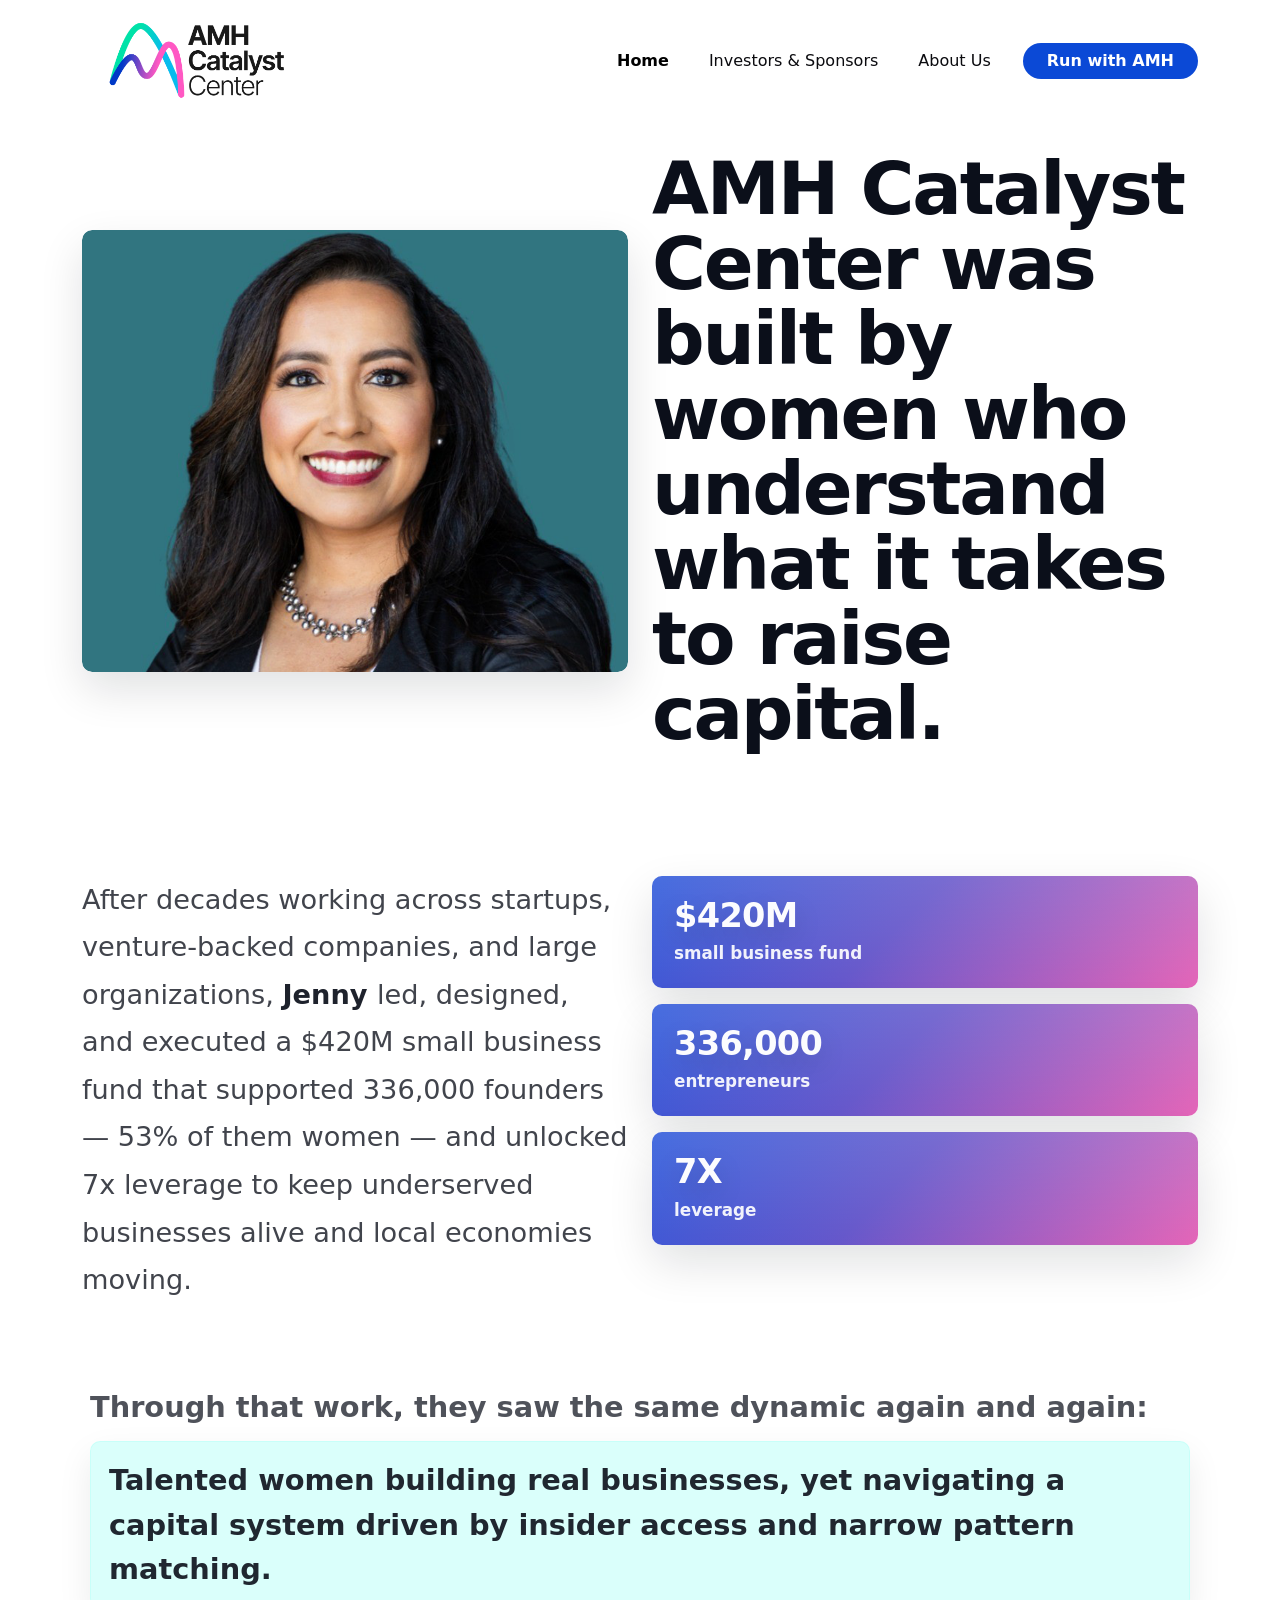
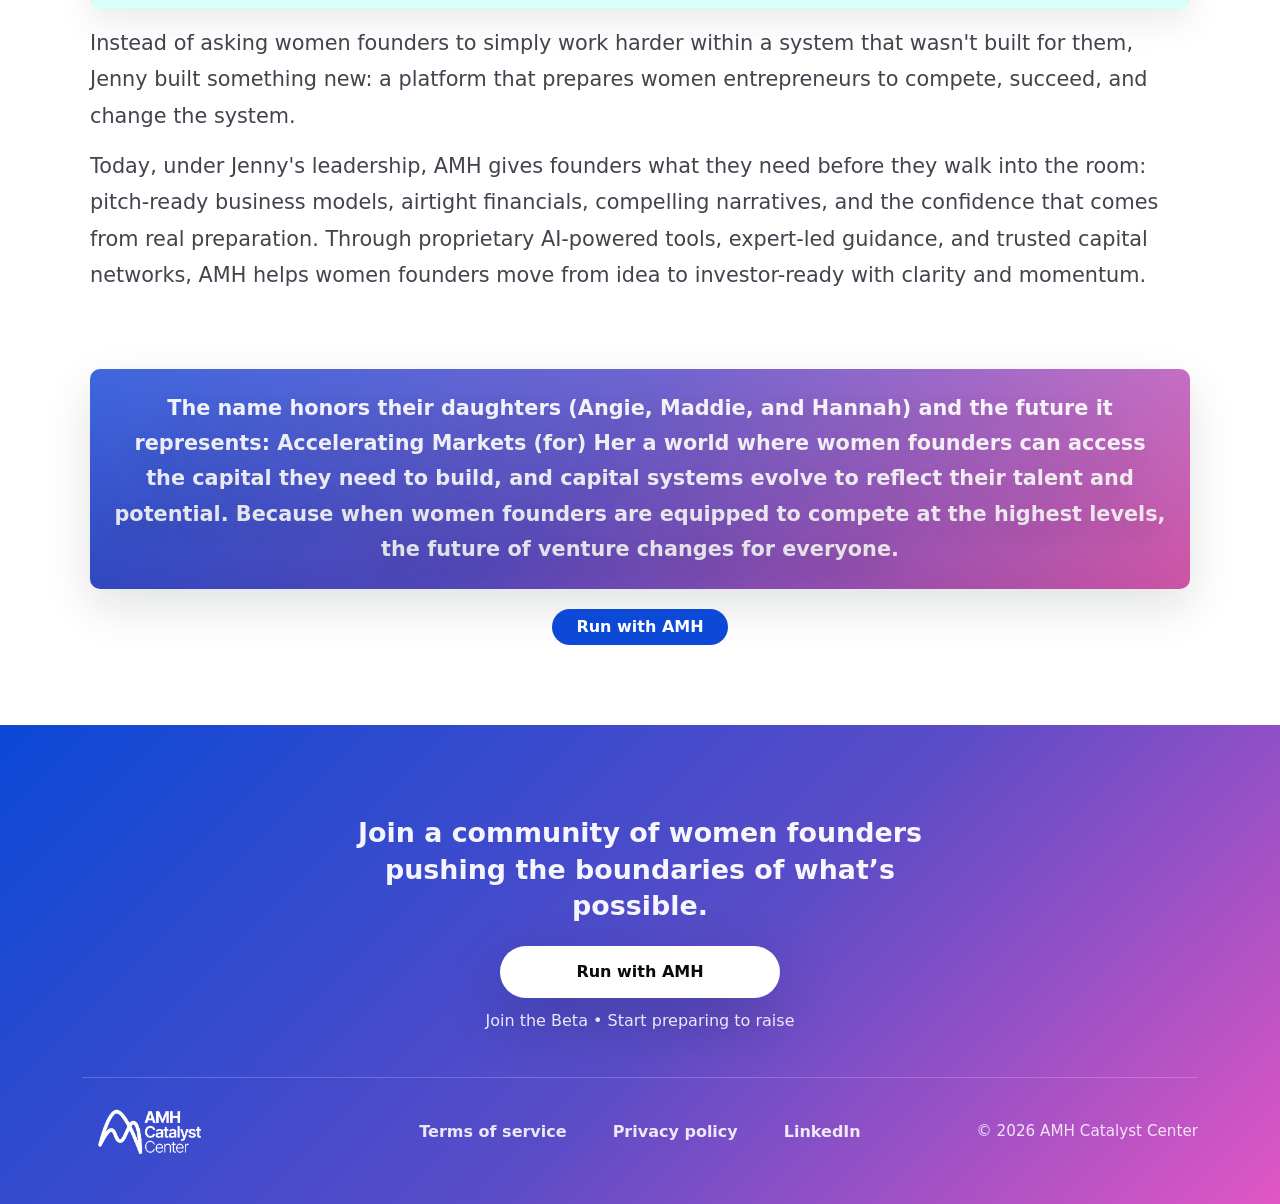
==== about.html @ 7aafd9ae "changes" ====
<!doctype html>
<html lang="en">
  <head>
    <meta charset="UTF-8" />
    <meta name="viewport" content="width=device-width, initial-scale=1.0" />
    <link rel="icon" href="/assets/favicon.png" />
    <link
      href="https://cdn.jsdelivr.net/npm/bootstrap@5.3.3/dist/css/bootstrap.min.css"
      rel="stylesheet"
    />
    <link
      rel="stylesheet"
      href="https://cdn.jsdelivr.net/npm/bootstrap-icons@1.11.3/font/bootstrap-icons.css"
    />
    <link href="https://unpkg.com/aos@2.3.4/dist/aos.css" rel="stylesheet" />
    <link rel="stylesheet" href="./style/style.css" />
    <title>About AMH Catalyst Center | Built to Support Women Founders</title>
  </head>

  <body>
    <header class="amh-header">
      <nav class="navbar navbar-expand-lg navbar-light">
        <div class="container">
          <a
            class="navbar-brand d-flex align-items-center gap-2"
            href="./index.html"
          >
            <img
              src="assets/amh_logo_1-color.png"
              class="amh-logo"
              alt="AMH Catalyst Center"
            />
          </a>

          <button
            class="navbar-toggler"
            type="button"
            data-bs-toggle="collapse"
            data-bs-target="#amhNav"
            aria-controls="amhNav"
            aria-expanded="false"
            aria-label="Toggle navigation"
          >
            <span class="navbar-toggler-icon"></span>
          </button>

          <div class="collapse navbar-collapse" id="amhNav">
            <ul class="navbar-nav ms-lg-auto me-lg-4 mb-2 mb-lg-0 gap-lg-4">
              <li class="nav-item">
                <a class="nav-link active" href="./index.html">Home</a>
              </li>
              <li class="nav-item">
                <a class="nav-link" href="./investors.html"
                  >Investors &amp; Sponsors</a
                >
              </li>
              <li class="nav-item">
                <a class="nav-link" href="./about.html">About Us</a>
              </li>
            </ul>

            <div class="d-flex">
              <a href="./contact.html" class="btn amh-nav-cta rounded-pill px-4"
                >Run with AMH</a
              >
            </div>
          </div>
        </div>
      </nav>
    </header>
    <main class="about">
      <section class="about__wrap">
        <div class="container">
          <!-- ROW 1: Photo (left) + Title only (right) -->
          <div
            class="row g-4 align-items-center"
            data-aos="fade-up"
            data-aos-duration="700"
            data-aos-once="true"
          >
            <div
              class="col-lg-6"
              data-aos="fade-right"
              data-aos-duration="700"
              data-aos-once="true"
            >
              <div class="about__image">
                <img
                  src="assets/emprendedoras-(3).png"
                  alt="Jenny and Grace"
                  class="about__img"
                />
              </div>
            </div>

            <div
              class="col-lg-6"
              data-aos="fade-left"
              data-aos-duration="700"
              data-aos-delay="80"
              data-aos-once="true"
            >
              <h1 class="about__title">
                AMH Catalyst Center was built by women who understand what it
                takes to raise capital.
              </h1>
            </div>
          </div>

          <!-- ROW 2: Subtitle under photo (left) + Stats column (right) -->
          <div
            class="row g-4 subtitle-about"
            data-aos="fade-up"
            data-aos-duration="700"
            data-aos-once="true"
          >
            <div
              class="col-lg-6"
              data-aos="fade-up"
              data-aos-duration="700"
              data-aos-delay="60"
              data-aos-once="true"
            >
              <p class="about__subtitle">
                After decades working across startups, venture-backed companies,
                and large organizations,
                <strong>Jenny </strong> led, designed, and executed a $420M
                small business fund that supported 336,000 founders — 53% of
                them women — and unlocked 7x leverage to keep underserved
                businesses alive and local economies moving.
              </p>
            </div>

            <div
              class="col-lg-6"
              data-aos="fade-up"
              data-aos-duration="700"
              data-aos-delay="120"
              data-aos-once="true"
            >
              <div class="about__stats">
                <div
                  class="about__stat"
                  data-aos="fade-up"
                  data-aos-duration="650"
                  data-aos-delay="140"
                  data-aos-once="true"
                >
                  <div class="about__statValue">$420M</div>
                  <div class="about__statLabel">small business fund</div>
                </div>

                <div
                  class="about__stat"
                  data-aos="fade-up"
                  data-aos-duration="650"
                  data-aos-delay="220"
                  data-aos-once="true"
                >
                  <div class="about__statValue">336,000</div>
                  <div class="about__statLabel">entrepreneurs</div>
                </div>

                <div
                  class="about__stat"
                  data-aos="fade-up"
                  data-aos-duration="650"
                  data-aos-delay="300"
                  data-aos-once="true"
                >
                  <div class="about__statValue">7X</div>
                  <div class="about__statLabel">leverage</div>
                </div>
              </div>
            </div>
          </div>

          <!-- BODY: micro + highlight + paragraphs -->
          <div class="about__body">
            <p
              class="about__micro"
              data-aos="fade-up"
              data-aos-duration="650"
              data-aos-once="true"
            >
              Through that work, they saw the same dynamic again and again:
            </p>

            <div
              class="about__highlight"
              data-aos="zoom-in"
              data-aos-duration="650"
              data-aos-delay="60"
              data-aos-once="true"
            >
              <p>
                Talented women building real businesses, yet navigating a
                capital system driven by insider access and narrow pattern
                matching.
              </p>
            </div>

            <div
              class="about__copy"
              data-aos="fade-up"
              data-aos-duration="700"
              data-aos-delay="90"
              data-aos-once="true"
            >
              <p>
                Instead of asking women founders to simply work harder within a
                system that wasn't built for them, Jenny built something new: a
                platform that prepares women entrepreneurs to compete, succeed,
                and change the system.
              </p>

              <p>
                Today, under Jenny's leadership, AMH gives founders what they
                need before they walk into the room: pitch-ready business
                models, airtight financials, compelling narratives, and the
                confidence that comes from real preparation. Through proprietary
                AI-powered tools, expert-led guidance, and trusted capital
                networks, AMH helps women founders move from idea to
                investor-ready with clarity and momentum.
              </p>
            </div>
          </div>

          
          <div
            class=" about__row about__row--bottom"
            data-aos="fade-up"
            data-aos-duration="700"
            data-aos-once="true"
          >
            <div
              class="col-lg-12"
              data-aos="fade-right"
              data-aos-duration="700"
              data-aos-once="true"
            >
              <div class="about__meaning">
                <p>
                  The name honors their daughters (Angie, Maddie, and Hannah)
                  and the future it represents: Accelerating Markets (for) Her a
                  world where women founders can access the capital they need to
                  build, and capital systems evolve to reflect their talent and
                  potential. Because when women founders are equipped to compete
                  at the highest levels, the future of venture changes for everyone.
                </p>
              </div>
            </div>

            
          </div>

          <!-- CTA -->
          <div
            class="call-to-action"
            data-aos="fade-up"
            data-aos-duration="650"
            data-aos-delay="120"
            data-aos-once="true"
          >
            <a href="./contact.html" class="btn amh-nav-cta rounded-pill px-4"
              >Run with AMH</a
            >
          </div>
        </div>
      </section>
    </main>

    <footer class="amh-footer">
      <div class="container">
        <div class="amh-footer__top">
          <p class="amh-footer__headline">
            Join a community of women founders pushing the boundaries of what’s
            possible.
          </p>

          <div class="amh-footer__cta">
            <a
              href="./contact.html"
              class="btn amh-footer__btn rounded-pill px-4"
              >Run with AMH</a
            >
            <p class="amh-footer__note">
              Join the Beta • Start preparing to raise
            </p>
          </div>
        </div>

        <div class="amh-footer__divider"></div>

        <div class="amh-footer__bottom">
          <div class="amh-footer__brand">
            <img
              src="assets/amh_logo_1-white.png"
              alt="AMH Catalyst Center"
              class="amh-footer__logo"
            />
          </div>

          <nav class="amh-footer__links" aria-label="Footer">
            <a href="#" class="amh-footer__link">Terms of service</a>
            <a href="#" class="amh-footer__link">Privacy policy</a>
            <a href="#" class="amh-footer__link">LinkedIn</a>
          </nav>

          <div class="amh-footer__meta">
            <span>© <span id="amhYear">2026</span> AMH Catalyst Center</span>
          </div>
        </div>
      </div>
    </footer>

    <script src="https://cdn.jsdelivr.net/npm/bootstrap@5.3.3/dist/js/bootstrap.bundle.min.js"></script>
    <script src="./main.js"></script>
    <script src="https://unpkg.com/aos@2.3.4/dist/aos.js"></script>
    <script>
      AOS.init({
        once: true,
        duration: 850,
        easing: "ease-out-cubic",
        offset: 80,
      });
    </script>
  </body>
</html>
---- style/style.css ----
@font-face {
  font-family: "Inter";
  src: url("./fonts/Inter-Regular-slnt=0.ttf") format("truetype");
  font-weight: 400;
  font-style: normal;
  font-display: swap;
}

@font-face {
  font-family: "Inter";
  src: url("./fonts/Inter-SemiBold-slnt=0.ttf") format("truetype");
  font-weight: 600;
  font-style: normal;
  font-display: swap;
}

@font-face {
  font-family: "Inter";
  src: url("./fonts/Inter-Bold-slnt=0.ttf") format("truetype");
  font-weight: 700;
  font-style: normal;
  font-display: swap;
}

:root {
  --ink: #0b0b0f;
  --cta: #0b49d6;

  --layer-a-shift: 0px;
  --layer-b-shift: 0px;
}

* {
  box-sizing: border-box;
}

body {
  margin: 0;
  font-family:
    "Inter",
    system-ui,
    -apple-system,
    "Segoe UI",
    sans-serif;
  color: var(--ink);
  background: #ffffff;
  overflow-x: hidden;
}

/* NAV */
.amh-header {
  position: sticky;
  top: 0;
  left: 0;
  width: 100%;
  z-index: 20;
  background-color: white;
}
.amh-header .navbar {
  background: transparent !important;
  border: 0;
}

.amh-logo {
  height: 95px;
  width: auto;
}

.navbar .nav-link {
  font-weight: 500;
  color: var(--ink);
}

.navbar .nav-link.active {
  font-weight: 700;
}

.amh-nav-cta {
  background: var(--cta);
  color: #fff;
  border: 0;
  font-weight: 600;
}

.amh-nav-cta:hover {
  background-color: #73efcf;
  color: black;
}

/* HERO */
.amh-hero {
  position: relative;
  overflow: hidden;
  padding: 15px 0 30px;
  height: 100vh;
}

.amh-hero-bg {
  position: absolute;
  inset: 0;
  z-index: 1;
  pointer-events: none;
  overflow: hidden;
}

.amh-hero-content {
  position: relative;
  z-index: 5;
}

/* Background layers (soft motion, no tiling) */
.bg-layer {
  position: absolute;
  inset: -18% -14%;
  will-change: transform;
}

.bg-layer.layer-a {
  transform: translate3d(0, var(--layer-a-shift), 0);
}

.bg-layer.layer-b {
  transform: translate3d(0, var(--layer-b-shift), 0);
}

.layer-motion {
  position: absolute;
  inset: 0;
  will-change: transform;
  transform: translate3d(0, 0, 0);
}

.bg-layer img {
  position: absolute;
  inset: 0;
  width: 115%;
  height: 115%;
  object-fit: cover;
  display: block;
  user-select: none;
  -webkit-user-drag: none;
}

.layer-motion.motion-a {
  animation: driftA 12s ease-in-out infinite alternate;
}

.layer-motion.motion-b {
  animation: driftB 16s ease-in-out infinite alternate;
}

@keyframes driftA {
  0% {
    transform: translate3d(-3%, -2%, 0) scale(1.06);
  }
  50% {
    transform: translate3d(2%, 2%, 0) scale(1.08);
  }
  100% {
    transform: translate3d(-2%, 3%, 0) scale(1.06);
  }
}

@keyframes driftB {
  0% {
    transform: translate3d(3%, 2%, 0) scale(1.08);
  }
  50% {
    transform: translate3d(-2%, -2%, 0) scale(1.1);
  }
  100% {
    transform: translate3d(2%, 3%, 0) scale(1.08);
  }
}

/* Content blocks */
.amh-hero-imageWrap {
  width: 80%;

  border-radius: 18px;
  overflow: hidden;
}

.amh-hero-imageWrap img {
  width: 80%;
  margin-top: 70px;
  object-fit: cover;
  display: block;
}

.amh-hero-right {
  height: 75%;
  display: flex;
  flex-direction: column;
  justify-content: center;
  gap: 22px;
  padding: 10px 0;
}

.amh-hero-title {
  margin-top: 150px;
  font-size: 3rem;
  line-height: 1.05;
  font-weight: 700;
  color: var(--ink);
}

.amh-hero-subtitle {
  font-size: 1.6rem;
  line-height: 1.5;
  color: black;
  max-width: 52ch;
  font-weight: 600;
  margin-top: 45px;
}

.amh-hero-cta {
  background: #9a4bc4;
  color: white;
  border: 0;
  font-weight: 600;
  padding-top: 12px;
  padding-bottom: 12px;
  margin-top: 50px;
}

.amh-hero-cta:hover {
  background-color: #00e2a8;
  color: black;
}

.amh-section {
  padding: 90px 0;
}

.amh-timeline {
  background: #ffffff;
}

.amh-eyebrow {
  margin: 0 0 10px;
  font-weight: 600;
  font-size: 0.95rem;
  letter-spacing: 0.02em;
  color: rgba(11, 11, 15, 0.65);
  text-transform: uppercase;
}

.amh-h2 {
  margin: 0 0 14px;
  font-size: clamp(1.8rem, 2.6vw, 2.4rem);
  line-height: 1.1;
  font-weight: 700;
  color: #0b0b0f;
}

.amh-p {
  margin: 0 0 12px;
  font-size: 1.05rem;
  line-height: 1.65;
  color: rgba(11, 11, 15, 0.78);
  max-width: 62ch;
}

.amh-quote {
  margin-top: 18px;
  padding: 18px 18px;
  border-radius: 10px;
  background: rgb(0 226 168);
  border: 1px solid rgba(11, 11, 15, 0.06);
}

.amh-quote p {
  margin: 0;
  font-size: 1.08rem;
  line-height: 1.6;
  color: rgba(11, 11, 15, 0.88);
}

/* Steps */
.amh-steps {
  position: relative;
  padding-left: 28px;
  display: grid;
  gap: 18px;
}

.amh-steps-bar {
  position: absolute;
  left: 10px;
  top: 6px;
  bottom: 6px;
  width: 4px;
  border-radius: 999px;
  background: linear-gradient(
    to bottom,
    rgba(178, 249, 241, 0.95),
    rgba(77, 66, 198, 0.75),
    rgba(255, 88, 195, 0.85)
  );
  opacity: 0.9;
}

.amh-step {
  position: relative;
  display: grid;
  grid-template-columns: 48px 1fr;
  gap: 14px;
  align-items: start;
  padding: 16px 16px;
  border: 1px solid rgba(11, 11, 15, 0.08);
  background: #fff;
  box-shadow: 0 18px 45px rgba(0, 0, 0, 0.06);
  transition:
    transform 180ms ease,
    box-shadow 180ms ease;

  background: linear-gradient(
    135deg,
    rgba(28, 78, 216, 0.95) 0%,
    rgba(107, 92, 255, 0.9) 50%,
    rgba(255, 88, 195, 0.85) 100%
  );

  color: #ffffff;
  border-radius: 10px;
  box-shadow: 0 20px 50px rgba(0, 0, 0, 0.15);
}

.amh-step:hover {
  transform: translateY(-3px);
  box-shadow: 0 22px 60px rgba(0, 0, 0, 0.1);
}

.amh-step-dot {
  width: 40px;
  height: 40px;
  border-radius: 999px;
  display: flex;
  align-items: center;
  justify-content: center;
  font-weight: 800;
  font-size: 0.95rem;
  color: #0b0b0f;
  background: rgb(0 226 168);
}

.amh-step-title {
  margin: 0 0 6px;
  font-size: 1.05rem;
  line-height: 1.35;
  font-weight: 800;
  color: #0b0b0f;
}

.amh-step-text {
  margin: 0;
  font-size: 1rem;
  line-height: 1.6;
  color: rgba(11, 11, 15, 0.72);
}
/* indisid-track*/
.insid-track {
  padding: 90px 0;
  background: #ffffff;
}

.insid-track__top {
  margin-bottom: 60px;
  text-align: center;
}

.insid-track__title {
  font-weight: 800;
  font-size: clamp(2rem, 3.5vw, 3rem);
  color: #0b0b0f;
  margin-bottom: 18px;
}

.insid-track__subtitle {
  font-size: 1.25rem;
  line-height: 1.6;
  color: rgba(11, 11, 15, 0.7);
  max-width: 60ch;
  margin: 0 auto;
}

.insid-track__card {
  border-radius: 18px;
  padding: 60px 50px;
  color: #ffffff;
  background: linear-gradient(135deg, #1f4ed8 0%, #5b4cc7 45%, #e35bb3 100%);
  box-shadow: 0 30px 80px rgba(0, 0, 0, 0.15);
}

.insid-track__item {
  height: 100%;
  display: flex;
  flex-direction: column;
  gap: 14px;
}

.insid-track__icon {
  font-size: 32px;
}

.insid-track__item h3 {
  margin: 0;
  font-size: 1.25rem;
  font-weight: 800;
  color: #ffffff;
}

.insid-track__item p {
  margin: 0;
  font-size: 1rem;
  line-height: 1.6;
  color: rgba(255, 255, 255, 0.92);
}

/*unlock*/
.amh-unlock {
  padding: 90px 0;
  background: #ffffff;
}

.amh-unlock__head {
  margin-bottom: 34px;
}

.amh-unlock__eyebrow {
  margin: 0 0 8px;
  font-weight: 700;
  font-size: 1.5rem;
  letter-spacing: 0.08em;
}

.amh-unlock__title {
  margin: 0;
  font-weight: 900;
  font-size: clamp(2rem, 3.4vw, 3rem);
  line-height: 1.05;
  color: #0b0b0f;
}

.amh-unlock__card {
  border: 1px solid rgba(11, 11, 15, 0.08);
  border-radius: 10px;
  padding: 26px 26px;
  box-shadow: 0 22px 70px rgba(0, 0, 0, 0.08);
}

.amh-unlock__item {
  display: flex;
  gap: 12px;
  padding: 14px 14px;
  border-radius: 10px;
  background: rgba(11, 11, 15, 0.03);
  border: 1px solid rgba(11, 11, 15, 0.05);
}

.amh-unlock__check {
  width: 22px;
  height: 22px;
  border-radius: 999px;
  flex: 0 0 auto;
  margin-top: 3px;
  background: linear-gradient(135deg, #1c4ed8 0%, #4d42c6 55%, #ff58c3 110%);
  box-shadow: 0 10px 25px rgba(0, 0, 0, 0.12);
}

.amh-unlock__text h3 {
  margin: 0 0 4px;
  font-size: 1.02rem;
  font-weight: 900;
  color: #0b0b0f;
}

.amh-unlock__text p {
  margin: 0;
  font-size: 0.98rem;
  line-height: 1.55;
  color: rgba(11, 11, 15, 0.7);
}

.amh-unlock__note {
  margin: 16px 0 0;
  font-weight: 700;
  font-size: 1.8rem;
}

.amh-unlock__photo {
  border-radius: 10px;
  overflow: hidden;
}

.amh-unlock__photo img {
  width: 70%;
  height: 100%;
  display: block;
}

/*access*/
.amh-access {
  position: relative;
  overflow: hidden;
  background: #ffffff;
  padding-top: 140px;
  padding-bottom: 140px;
  text-align: center;
}

.amh-access::before,
.amh-access::after {
  content: "";
  position: absolute;
  inset: -12%;
  pointer-events: none;
  z-index: 0;
  background-repeat: no-repeat;
  background-position: center;
  transform: translate3d(0, 0, 0);
  will-change: transform, background-position;
}

.amh-access::before {
  background-image: url("../assets/access-patron-2.svg");
  background-size: 150% 150%;
  opacity: 0.85;
  animation: amhAccessPatternB 8s ease-in-out infinite;
}

.amh-access::after {
  background-image: url("../assets/access-patron.svg");
  background-size: 135% 135%;
  opacity: 0.95;
  animation: amhAccessPatternA 18s ease-in-out infinite;
}

.amh-access .container {
  position: relative;
  z-index: 1;
}

.amh-access__content {
  max-width: 1300px;
  margin: 0px auto;
}

.amh-access__title {
  margin-bottom: 24px;
  color: white;
  font-weight: 800;
  line-height: 1.05;
  font-size: 3.8rem;
}

.amh-access__text {
  margin-bottom: 32px;
  color: white;
  font-size: 1.2rem;
  line-height: 1.7;
  max-width: 60ch;
  margin-left: auto;
  margin-right: auto;
  margin-top: 80px;
}

.amh-access__btn {
  background: #d65ac6;
  color: white;
  border-radius: 999px;
  padding: 14px 28px;
  font-weight: 600;
  border: 0;
}

.amh-access__btn:hover {
  background: #2cc9e9;
}

@keyframes amhAccessPatternA {
  0% {
    transform: translate3d(-2%, -1%, 0) scale(1.02);
    background-position: 42% 36%;
  }
  50% {
    transform: translate3d(2.5%, 1.8%, 0) scale(1.06);
    background-position: 50% 44%;
  }
  100% {
    transform: translate3d(-2%, -1%, 0) scale(1.02);
    background-position: 42% 36%;
  }
}

@keyframes amhAccessPatternB {
  0% {
    transform: translate3d(2%, -2%, 0) scale(1.03);
    background-position: 60% 58%;
  }
  50% {
    transform: translate3d(-2.5%, 2%, 0) scale(1.08);
    background-position: 54% 48%;
  }
  100% {
    transform: translate3d(2%, -2%, 0) scale(1.03);
    background-position: 60% 58%;
  }
}


/*underpirced*/
.amh-proof {
  background: #ffffff;
  padding-top: 120px;
  padding-bottom: 120px;
}

.amh-proof__eyebrow {
  margin: 0 0 14px 0;
  font-weight: 700;
  letter-spacing: 0.02em;
  color: rgba(11, 11, 11, 0.65);
  text-transform: uppercase;
  font-size: 0.9rem;
}

.amh-proof__title {
  margin: 0 0 18px 0;
  color: #0b0b0b;
  font-weight: 850;
  line-height: 1.03;
  letter-spacing: -0.03em;
  font-size: clamp(2.2rem, 3.2vw, 3.1rem);
}

.amh-proof__lead {
  margin: 0 0 26px 0;
  color: rgba(11, 11, 11, 0.78);
  font-size: 1.12rem;
  line-height: 1.7;
  max-width: 60ch;
}

.amh-proof__btn {
  background: #ea5dc5;
  color: white;
  border-radius: 999px;
  padding: 12px 22px;
  font-weight: 650;
  border: 0;
}

.amh-proof__btn:hover {
  background: #062fc0;
  color: #ffffff;
}

.amh-proof__grid {
  display: grid;
  grid-template-columns: 1fr 1fr;
  gap: 18px;
}

.amh-proof__chip {
  display: flex;
  gap: 14px;
  align-items: flex-start;
  border-radius: 18px;
  padding: 18px 18px;
  background: #ffffff;
  border: 1px solid rgba(11, 11, 11, 0.1);
  transition:
    transform 0.35s ease,
    box-shadow 0.35s ease,
    border-color 0.35s ease,
    background 0.35s ease;
}

.amh-proof__chip:hover {
  transform: translateY(-6px);
  border-color: rgba(11, 61, 240, 0.35);
  box-shadow: 0 18px 40px rgba(11, 61, 240, 0.08);
  background: #ffffff;
}

.amh-proof__icon {
  width: 44px;
  height: 44px;
  border-radius: 14px;
  display: flex;
  align-items: center;
  justify-content: center;
  background: rgba(11, 61, 240, 0.08);
  color: #0b3df0;
  font-weight: 800;
  font-size: 1.2rem;
  flex: 0 0 auto;
  transition:
    background 0.35s ease,
    transform 0.35s ease;
}

.amh-proof__chip:hover .amh-proof__icon {
  background: rgba(11, 61, 240, 0.15);
  transform: scale(1.08);
}

.amh-proof__chipTitle {
  margin: 0 0 6px 0;
  color: rgba(11, 11, 11, 0.78);
  font-weight: 650;
  font-size: 0.98rem;
  line-height: 1.2;
}

.amh-proof__chipValue {
  margin: 0;
  color: #0b0b0b;
  font-weight: 900;
  letter-spacing: -0.02em;
  font-size: 2rem;
  line-height: 1.05;
}

.amh-proof__chipSub {
  margin: 6px 0 0 0;
  color: rgba(11, 11, 11, 0.62);
  font-size: 0.98rem;
  line-height: 1.25;
}

.amh-proof__closing {
  margin: 18px 0 0 0;
  color: black;
  font-weight: 650;
  font-size: 2rem;
  text-align: center;
}



/*misses opoirtunitiees*/
.amh-gradient-callout {
  padding-top: 120px;
  padding-bottom: 120px;
  background: #ffffff;
}

.amh-gradient-callout__inner {
  border-radius: 10px;
  padding-top: 80px;
  padding-right: 60px;
  padding-bottom: 80px;
  padding-left: 60px;
  text-align: center;
  background: linear-gradient(
    135deg,
    #1f4ed8 0%,
    #5b4cc7 40%,
    #9b4dbd 70%,
    #e35bb3 100%
  );
  color: #ffffff;
}

.amh-gradient-callout__title {
  margin: 0 0 20px 0;
  font-weight: 850;
  line-height: 1.1;
  letter-spacing: -0.03em;
  font-size: clamp(2rem, 3.5vw, 3rem);
}

.amh-gradient-callout__text {
  margin: 0 auto 32px auto;
  max-width: 760px;
  font-size: 1.15rem;
  line-height: 1.7;
  color: rgba(255, 255, 255, 0.92);
}

.amh-gradient-callout__cta {
  display: flex;
  justify-content: center;
}

.amh-gradient-callout__btn {
  background: #f257c3;
  color: white;
  border-radius: 999px;
  padding-top: 14px;
  padding-right: 28px;
  padding-bottom: 14px;
  padding-left: 28px;
  font-weight: 700;
  border: 0;
  transition:
    transform 0.3s ease,
    box-shadow 0.3s ease;
}

.amh-gradient-callout__btn:hover {
  transform: translateY(-4px);
  box-shadow: 0 14px 30px rgba(0, 0, 0, 0.18);
  background-color: #d95bc5;
}

.amh-credstrip {
  background: #ffffff;
  padding-top: 120px;
  padding-bottom: 120px;
}

.amh-credstrip__title {
  margin: 0 0 18px 0;
  color: #0b0b0b;
  font-weight: 850;
  line-height: 1.05;
  letter-spacing: -0.03em;
  font-size: 3.2rem;
}

.amh-credstrip__copy {
  max-width: 860px;
}

.amh-credstrip__text {
  margin: 0 0 14px 0;
  color: rgba(11, 11, 11, 0.75);
  font-size: 1.12rem;
  line-height: 1.7;
}

.amh-credstrip__stats {
  display: grid;
  gap: 34px;
  padding-top: 10px;
}

.amh-credstrip__stat {
  position: relative;
  padding-bottom: 18px;
}

.amh-credstrip__value {
  margin: 0;
  color: #0b0b0b;
  font-weight: 900;
  letter-spacing: -0.02em;
  font-size: clamp(2.1rem, 3vw, 2.8rem);
  line-height: 1.05;
}

.amh-credstrip__label {
  margin: 10px 0 0 0;
  color: rgba(11, 11, 11, 0.62);
  font-size: 1rem;
  line-height: 1.3;
}

.amh-credstrip__bar {
  display: block;
  height: 4px;
  width: 88%;
  max-width: 380px;
  border-radius: 10px;
  margin-top: 14px;
  background: linear-gradient(90deg, #1f4ed8 0%, #5b4cc7 45%, #e35bb3 100%);
  opacity: 0.95;
}

.amh-credstrip__footer {
  margin-top: 46px;
  text-align: center;
  border-top: 1px solid rgba(11, 11, 11, 0.08);
  padding-top: 34px;
}

.amh-credstrip__closing {
  margin: 0 auto 18px auto;
  max-width: 820px;
  color: rgba(11, 11, 11, 0.78);
  font-weight: 750;
  font-size: 1.35rem;
  line-height: 1.45;
}

.amh-credstrip__btn {
  border-radius: 999px;
  padding-top: 14px;
  padding-right: 34px;
  padding-bottom: 14px;
  padding-left: 34px;
  font-weight: 750;
  border: 0;
  color: #ffffff;
  background: linear-gradient(135deg, #1f4ed8 0%, #5b4cc7 45%, #e35bb3 100%);
  transition:
    transform 0.3s ease,
    box-shadow 0.3s ease,
    filter 0.3s ease;
}

.amh-credstrip__btn:hover {
  transform: translateY(-4px);
  box-shadow: 0 14px 30px rgba(0, 0, 0, 0.22);
  filter: brightness(0.95) contrast(1.1);
  color: #ffffff;
}

.cred-center {
  align-items: center !important;
}


/* footer */
.amh-footer {
  padding: 90px 0 44px;
  color: #ffffff;
  background: linear-gradient(135deg, #0b49d6 0%, #5b4cc7 55%, #ff58c3 110%);
}

.amh-footer__top {
  text-align: center;
  max-width: 600px;
  margin: 0 auto;
}

.amh-footer__headline {
  margin: 0 0 22px;
  font-weight: 700;
  font-size: clamp(1.25rem, 2.1vw, 1.75rem);
  line-height: 1.35;
  color: rgba(255, 255, 255, 0.95);
}

.amh-footer__cta {
  display: flex;
  flex-direction: column;
  align-items: center;
  gap: 12px;
}

.amh-footer__btn {
  background: #ffffff;
  color: #0b0b0f;
  border: 0;
  font-weight: 800;
  padding-top: 14px;
  padding-bottom: 14px;
  min-width: 280px;
  box-shadow: 0 22px 60px rgba(0, 0, 0, 0.18);
}

.amh-footer__btn:hover {
  background: #00e2a8;
  color: black;
}

.amh-footer__note {
  margin: 0;
  font-size: 1rem;
  line-height: 1.4;
  color: rgba(255, 255, 255, 0.88);
}

.amh-footer__divider {
  height: 1px;
  width: 100%;
  margin: 44px 0 26px;
  background: rgba(255, 255, 255, 0.2);
}

.amh-footer__bottom {
  display: grid;
  grid-template-columns: 1fr auto 1fr;
  align-items: center;
  gap: 18px;
}

.amh-footer__brand {
  display: flex;
  align-items: center;
}

.amh-footer__logo {
  height: 56px;
  width: auto;
}

.amh-footer__links {
  display: flex;
  gap: 26px;
  justify-content: center;
  flex-wrap: wrap;
}

.amh-footer__link {
  text-decoration: none;
  font-weight: 600;
  color: rgba(255, 255, 255, 0.92);
  opacity: 0.95;
  padding: 10px 10px;
  border-radius: 10px;
  transition:
    background 0.2s ease,
    opacity 0.2s ease;
}

.amh-footer__link:hover {
  background: rgba(255, 255, 255, 0.12);
  opacity: 1;
  color: #ffffff;
}

.amh-footer__meta {
  display: flex;
  justify-content: flex-end;
  font-size: 0.95rem;
  color: rgba(255, 255, 255, 0.85);
}



/*about us*/
.about {
  background: #ffffff;
  color: #0b0f1a;
}

.about__wrap {
  padding: 30px 0 80px 0;
}

.about__row {
  max-width: 1100px;
  margin-left: auto;
  margin-right: auto;
}

.about__row--top {
  margin-bottom: 18px;
}

.about__row--mid {
  margin-bottom: 22px;
}

.about__row--bottom {
  margin-top: 75px;
}

.about__image {
  height: 100%;
  border-radius: 10px;
  overflow: hidden;
  background: rgba(11, 15, 26, 0.02);
  box-shadow: 0 18px 44px rgba(11, 15, 26, 0.12);
}

.about__img {
  width: 100%;
  height: 100%;
  display: block;
  object-fit: cover;
  border-radius: 10px;
}

.about__title {
  margin: 0;
  font-weight: 900;
  letter-spacing: -0.03em;
  line-height: 1.02;
  font-size: 4.6rem;
  color: #0b0f1a;
}


.subtitle-about{
  margin-top: 100px;
}
.about__subtitle {
  margin: 0;
  font-size: 1.7rem;
  line-height: 1.75;
  color: rgba(11, 15, 26, 0.78);
  max-width: 65ch;

}
.about__subtitle strong {
  font-weight: 800;
  color: rgba(11, 15, 26, 0.92);
}

.about__stats {
  display: grid;
  gap: 16px;
}

.about__stat {
  border-radius: 10px;
  padding: 22px 22px;
  background: linear-gradient(135deg, #1f4ed8 0%, #5b4cc7 45%, #e35bb3 100%);
  box-shadow: 0 18px 46px rgba(11, 15, 26, 0.12);
  position: relative;
  overflow: hidden;
}

.about__stat::after {
  content: "";
  position: absolute;
  inset: 0;
  background: linear-gradient(
    180deg,
    rgba(255, 255, 255, 0.18) 0%,
    rgba(255, 255, 255, 0.06) 100%
  );
  pointer-events: none;
}

.about__statValue {
  position: relative;
  font-weight: 900;
  letter-spacing: -0.02em;
  font-size: 2.1rem;
  line-height: 1.05;
  color: rgba(255, 255, 255, 0.98);
  text-shadow: 0 10px 26px rgba(11, 15, 26, 0.18);
  margin-bottom: 8px;
}

.about__statLabel {
  position: relative;
  font-weight: 800;
  font-size: 1.05rem;
  color: rgba(255, 255, 255, 0.92);
}

.about__body {
  max-width: 1100px;
  margin: 0 auto;
  padding-top: 70px;
}

.about__micro {
  margin: 12px 0 12px 0;
  font-size: 1.8rem;
  font-weight: 650;
  color: rgba(11, 15, 26, 0.72);
}

.about__highlight {
  border-radius: 10px;
  padding: 16px 18px;
  background: rgba(198, 255, 249, 0.65);
  border: 1px solid rgba(198, 255, 249, 0.9);
  box-shadow: 0 14px 34px rgba(11, 15, 26, 0.08);
  margin-bottom: 16px;
}

.about__highlight p {
  margin: 0;
  font-weight: 800;
  line-height: 1.55;
  color: rgba(11, 15, 26, 0.90);
  font-size: 1.8rem;
}

.about__copy {
  display: grid;
  gap: 14px;
  margin-bottom: 18px;
  
}

.about__copy p {
  margin: 0;
  line-height: 1.75;
  color: rgba(11, 15, 26, 0.78);
  font-size: 1.3rem;
  max-width: 110ch;
}

.about__meaning {
  height: 100%;
  border-radius: 10px;
  padding: 22px 22px;
  background: linear-gradient(135deg, #1f4ed8 0%, #5b4cc7 45%, #e35bb3 100%);
  box-shadow: 0 18px 46px rgba(11, 15, 26, 0.12);
  position: relative;
  overflow: hidden;
}

.about__meaning::after {
  content: "";
  position: absolute;
  inset: 0;
  background: linear-gradient(
    180deg,
    rgba(255, 255, 255, 0.14) 0%,
    rgba(11, 15, 26, 0.10) 100%
  );
  pointer-events: none;
}

.about__meaning p {
  position: relative;
  margin: 0;
  color: rgba(255, 255, 255, 0.94);
  line-height: 1.7;
  font-weight: 700;
  text-shadow: 0 10px 26px rgba(11, 15, 26, 0.18);
  font-size: 1.3rem;
  text-align: center;
}

.about__cta {
  display: flex;
  justify-content: center;
  margin-top: 26px;
}

.about__btn {
  display: inline-flex;
  align-items: center;
  justify-content: center;
  border-radius: 999px;
  padding: 14px 54px;
  font-weight: 800;
  color: #ffffff;
  background: #0b49ff;
  box-shadow: 0 16px 42px rgba(11, 15, 26, 0.14);
  transition: transform 200ms ease, box-shadow 200ms ease, filter 200ms ease;
  text-decoration: none;
}

.about__btn:hover {
  transform: translateY(-1px);
  box-shadow: 0 20px 52px rgba(11, 15, 26, 0.18);
  filter: saturate(1.05);
}
.call-to-action {
  display: flex;
  justify-content: center;
  margin-top: 20px;
}
/*contact*/
.contact {
  background: #ffffff;
}

.contact__wrap {
  padding: 0px 0 100px 0;
}

.contact__grid {
  max-width: 1120px;
  margin: 0 auto;
  display: grid;
  grid-template-columns: 1.1fr 0.9fr;
  gap: 60px;
}

.contact__title {
  font-size: 3rem;
  font-weight: 900;
  margin-bottom: 30px;
  letter-spacing: -0.03em;
}

.contact__form {
  display: grid;
  gap: 14px;
}

.contact__row {
  display: grid;
  grid-template-columns: 1fr 1fr;
  gap: 14px;
}

.contact__input,
.contact__select,
.contact__textarea {
  width: 100%;
  border-radius: 10px;
  border: 1px solid rgba(15, 23, 42, 0.12);
  padding: 5px;
  font-size: 1rem;
  background: #ffffff;
  transition: all 200ms ease;
}

.contact__textarea {
  min-height: 100px;
  resize: vertical;
}

.contact__input:focus,
.contact__select:focus,
.contact__textarea:focus {
  outline: none;
  border-color: #5b4cc7;
  box-shadow: 0 0 0 3px rgba(91, 76, 199, 0.15);
}

.contact__btn {
  margin-top: 10px;
  padding: 14px;
  border-radius: 999px;
  border: none;
  font-weight: 700;
  color: #ffffff;
  background: linear-gradient(135deg, #1f4ed8 0%, #5b4cc7 45%, #e35bb3 100%);
  transition: all 250ms ease;
}

.contact__btn:hover {
  transform: translateY(-2px);
  box-shadow: 0 12px 30px rgba(91, 76, 199, 0.3);
}

.contact__editorial {
  padding-top: 40px;
}

.contact__accentLine {
  width: 80px;
  height: 4px;
  margin-bottom: 24px;
  border-radius: 4px;
  background: linear-gradient(135deg, #1f4ed8 0%, #5b4cc7 45%, #e35bb3 100%);
}

.contact__editorialText {
  font-size: 1.6rem;
  line-height: 1.7;
  margin-bottom: 20px;
  color: #1e293b;
}

.contact__contactInfo {
  margin-top: 30px;
}

.contact__contactLabel {
  display: block;
  font-weight: 700;
  margin-bottom: 6px;
  font-size: 0.9rem;
  color: #64748b;
}

.contact__email {
  font-weight: 700;
  text-decoration: none;
  color: #1e293b;
  position: relative;
}

.contact__email::after {
  content: "";
  position: absolute;
  left: 0;
  bottom: -3px;
  height: 2px;
  width: 100%;
  background: linear-gradient(135deg, #1f4ed8 0%, #5b4cc7 45%, #e35bb3 100%);
  transition: transform 200ms ease;
  transform: scaleX(0.4);
  transform-origin: left;
}

.contact__email:hover::after {
  transform: scaleX(1);
}

/* =========================
   TABLET (<= 991.98px)
   ========================= */
@media (max-width: 991.98px) {
  /* NAV */
  .amh-logo {
    height: 65px;
  }

  /* HERO */
  .amh-hero {
    height: auto;
    padding: 10px 0 40px;
  }

  .amh-hero-title {
    margin-top: 40px;
    font-size: 2.4rem;
  }

  .amh-hero-subtitle {
    font-size: 1.45rem;
    max-width: 60ch;
  }

  .amh-hero-cta {
    margin-top: 26px;
  }

  .amh-hero-right {
    height: auto;
    gap: 18px;
    padding: 0;
    text-align: center;
    align-items: center;
  }

  .amh-hero-imageWrap {
    width: 100%;
    margin: 0 auto;
  }

  .amh-hero-imageWrap img {
    width: 100%;
    margin-top: 26px;
  }

  /* SECTIONS spacing */
  .amh-section {
    padding: 70px 0;
  }

  .insid-track {
    padding: 70px 0;
  }

  .amh-unlock {
    padding: 70px 0;
  }

  .amh-proof {
    padding-top: 90px;
    padding-bottom: 90px;
  }

  .amh-gradient-callout {
    padding-top: 90px;
    padding-bottom: 90px;
  }

  .amh-credstrip {
    padding-top: 90px;
    padding-bottom: 90px;
  }

  /* STEPS */
  .amh-steps {
    padding-left: 22px;
  }

  .amh-steps-bar {
    left: 8px;
  }

  /* INSID TRACK */
  .insid-track__card {
    padding: 44px 34px;
  }

  /* UNLOCK */
  .amh-unlock__eyebrow {
    font-size: 1.15rem;
  }

  .amh-unlock__note {
    font-size: 1.45rem;
  }

  .amh-unlock__photo img {
    width: 100%;
  }

  /* ACCESS */
  .amh-access {
    padding-top: 110px;
    padding-bottom: 110px;
  }

  .amh-access__title {
    font-size: clamp(2rem, 4.8vw, 3rem);
  }

  /* PROOF */
  .amh-proof__grid {
    grid-template-columns: 1fr;
  }

  .amh-proof__closing {
    font-size: 1.6rem;
  }

  /* GRADIENT CALLOUT */
  .amh-gradient-callout__inner {
    padding-top: 64px;
    padding-right: 34px;
    padding-bottom: 64px;
    padding-left: 34px;
  }

  /* CREDSTRIP */
  .amh-credstrip__title {
    font-size: 2.6rem;
    text-align: center;
  }

  .amh-credstrip__footer {
    margin-top: 34px;
    padding-top: 26px;
  }

  /* FOOTER */
  .amh-footer__bottom {
    grid-template-columns: 1fr;
    text-align: center;
  }

  .amh-footer__brand {
    justify-content: center;
  }

  .amh-footer__meta {
    justify-content: center;
  }

  /* ABOUT */
  .about__wrap {
    padding: 20px 0 70px 0;
  }

  .about__title {
    font-size: 2.2rem;
    text-align: center;
  }

  .subtitle-about {
    margin-top: 40px;
  }

  .about__subtitle {
    font-size: 1.1rem;
    text-align: center;
  }

  .about__row--bottom {
    margin-top: 50px;
  }

  .about__body {
    padding-top: 50px;
  }

  .about__micro {
    font-size: 1.3rem;
  }

  .about__highlight p {
    font-size: 1.4rem;
    text-align: center;
  }

  .about__copy p {
    font-size: 1.1rem;
    text-align: center;
  }

  /* CONTACT */
  .contact__wrap {
    padding: 0px 0 80px 0;
  }

  .contact__grid {
    grid-template-columns: 1fr;
    gap: 34px;
  }

  .contact__title {
    font-size: 2rem;
    text-align: center;
  }

  .contact__editorial {
    padding-top: 0;
  }

  .contact__editorialText {
    font-size: 1.2rem;
    text-align: center;
  }
}

/* =========================
   MOBILE 575px -> 376px
   ========================= */
@media (max-width: 575.98px) and (min-width: 376px) {
  /* NAV */
  .amh-logo {
    height: 64px;
  }

  /* HERO */
  .amh-hero {
    padding: 8px 0 34px;
    height: auto;
  }

  .bg-layer {
    inset: -22% -20%;
  }

  .bg-layer img {
    width: 140%;
    height: 140%;
  }

  .amh-hero-right {
    height: auto;
    text-align: center;
    align-items: center;
  }

  .amh-hero-title {
    margin-top: 24px;
    font-size: 2rem;
  }

  .amh-hero-subtitle {
    font-size: 1.2rem;
    line-height: 1.55;
  }

  .amh-hero-cta {
    width: 100%;
    margin-top: 18px;
  }

  .amh-hero-imageWrap {
    width: 100%;
    border-radius: 10px;
  }

  .amh-hero-imageWrap img {
    width: 100%;
    margin-top: 18px;
  }

  /* SECTIONS spacing */
  .amh-section {
    padding: 56px 0;
  }

  .insid-track {
    padding: 56px 0;
  }

  .amh-unlock {
    padding: 56px 0;
  }

  .amh-proof {
    padding-top: 70px;
    padding-bottom: 70px;
  }

  .amh-gradient-callout {
    padding-top: 70px;
    padding-bottom: 70px;
  }

  .amh-credstrip {
    padding-top: 70px;
    padding-bottom: 70px;
  }

  /* STEPS */
  .amh-step {
    grid-template-columns: 40px 1fr;
    padding: 14px 14px;
  }

  .amh-step-dot {
    width: 34px;
    height: 34px;
    font-size: 0.9rem;
  }

  /* INSID TRACK */
  .insid-track__top {
    margin-bottom: 36px;
  }

  .insid-track__subtitle {
    font-size: 1.1rem;
  }

  .insid-track__card {
    padding: 32px 22px;
    border-radius: 10px;
  }

  /* ACCESS */
  .amh-access {
    padding-top: 90px;
    padding-bottom: 90px;
  }

  .amh-access__text {
    font-size: 1.05rem;
  }

  .amh-access__btn {
    width: 100%;
  }

  /* PROOF */
  .amh-proof__grid {
    grid-template-columns: 1fr;
  }

  .amh-proof__chipValue {
    font-size: 1.7rem;
  }

  .amh-proof__closing {
    font-size: 1.3rem;
  }

  /* GRADIENT CALLOUT */
  .amh-gradient-callout__inner {
    padding-top: 52px;
    padding-right: 18px;
    padding-bottom: 52px;
    padding-left: 18px;
  }

  .amh-gradient-callout__text {
    font-size: 1.05rem;
  }

  .amh-gradient-callout__btn {
    width: 100%;
  }

  /* CREDSTRIP */
  .amh-credstrip__title {
    font-size: 2.1rem;
  }

  .amh-credstrip__closing {
    font-size: 1.12rem;
  }

  .amh-credstrip__btn {
    width: 100%;
  }

  .amh-credstrip__bar {
    width: 100%;
  }

  /* FOOTER */
  .amh-footer {
    padding: 70px 0 34px;
  }

  .amh-footer__bottom {
    grid-template-columns: 1fr;
    text-align: center;
  }

  .amh-footer__brand {
    justify-content: center;
  }

  .amh-footer__meta {
    justify-content: center;
  }

  .amh-footer__btn {
    width: 100%;
    min-width: 0;
  }

  /* ABOUT */
  .about__title {
    font-size: 2.4rem;
  }

  .subtitle-about {
    margin-top: 30px;
  }

  .about__subtitle {
    font-size: 1.15rem;
  }

  .about__micro {
    font-size: 1.25rem;
  }

  .about__highlight p {
    font-size: 1.25rem;
  }

  .about__copy p {
    font-size: 1.05rem;
    line-height: 1.7;
  }

  .about__btn {
    width: 100%;
    padding: 14px 22px;
  }

  /* CONTACT */
  .contact__grid {
    grid-template-columns: 1fr;
    gap: 28px;
  }

  .contact__title {
    font-size: 2.05rem;
  }

  .contact__row {
    grid-template-columns: 1fr;
  }

  .contact__editorialText {
    font-size: 1.2rem;
  }

  .contact__btn {
    width: 100%;
  }
}

/* =========================
   MOBILE 375px -> 320px
   ========================= */
@media (max-width: 375.98px) and (min-width: 320px) {
  /* NAV */
  .amh-logo {
    height: 58px;
  }

  /* HERO */
  .amh-hero {
    padding: 6px 0 28px;
    height: auto;
  }

  .bg-layer {
    inset: -26% -24%;
  }

  .bg-layer img {
    width: 155%;
    height: 155%;
  }

  .amh-hero-title {
    margin-top: 18px;
    font-size: 1.75rem;
    line-height: 1.08;
  }

  .amh-hero-subtitle {
    font-size: 1.05rem;
    line-height: 1.55;
  }

  .amh-hero-cta {
    width: 100%;
    margin-top: 14px;
    padding-top: 12px;
    padding-bottom: 12px;
  }

  .amh-hero-imageWrap {
    width: 100%;
    border-radius: 10px;
  }

  .amh-hero-imageWrap img {
    width: 100%;
    margin-top: 14px;
  }

  /* SECTION padding */
  .amh-section {
    padding: 50px 0;
  }

  .insid-track {
    padding: 50px 0;
  }

  .amh-unlock {
    padding: 50px 0;
  }

  .amh-proof {
    padding-top: 62px;
    padding-bottom: 62px;
  }

  .amh-gradient-callout {
    padding-top: 62px;
    padding-bottom: 62px;
  }

  .amh-credstrip {
    padding-top: 62px;
    padding-bottom: 62px;
  }

  /* STEPS */
  .amh-steps {
    padding-left: 20px;
  }

  .amh-steps-bar {
    left: 7px;
  }

  .amh-step {
    grid-template-columns: 38px 1fr;
    gap: 12px;
    padding: 12px 12px;
  }

  .amh-step-dot {
    width: 32px;
    height: 32px;
    font-size: 0.85rem;
  }

  /* INSID TRACK */
  .insid-track__title {
    font-size: 1.85rem;
  }

  .insid-track__subtitle {
    font-size: 1.02rem;
  }

  .insid-track__card {
    padding: 26px 18px;
    border-radius: 10px;
  }

  /* ACCESS */
  .amh-access {
    padding-top: 80px;
    padding-bottom: 80px;
  }

  .amh-access__title {
    font-size: 2.05rem;
  }

  .amh-access__text {
    font-size: 1rem;
  }

  .amh-access__btn {
    width: 100%;
    padding: 14px 20px;
  }

  /* PROOF */
  .amh-proof__grid {
    grid-template-columns: 1fr;
  }

  .amh-proof__chip {
    padding: 14px 14px;
    border-radius: 14px;
  }

  .amh-proof__icon {
    width: 40px;
    height: 40px;
    border-radius: 12px;
  }

  .amh-proof__chipValue {
    font-size: 1.55rem;
  }

  .amh-proof__closing {
    font-size: 1.2rem;
  }

  /* GRADIENT CALLOUT */
  .amh-gradient-callout__inner {
    padding-top: 46px;
    padding-right: 16px;
    padding-bottom: 46px;
    padding-left: 16px;
  }

  .amh-gradient-callout__title {
    font-size: 1.75rem;
  }

  .amh-gradient-callout__text {
    font-size: 1rem;
  }

  .amh-gradient-callout__btn {
    width: 100%;
  }

  /* CREDSTRIP */
  .amh-credstrip__title {
    font-size: 1.9rem;
  }

  .amh-credstrip__closing {
    font-size: 1.05rem;
  }

  .amh-credstrip__btn {
    width: 100%;
  }

  /* FOOTER */
  .amh-footer {
    padding: 62px 0 30px;
  }

  .amh-footer__btn {
    width: 100%;
    min-width: 0;
  }

  .amh-footer__links {
    gap: 10px;
  }

  .amh-footer__bottom {
    grid-template-columns: 1fr;
    text-align: center;
  }

  .amh-footer__brand {
    justify-content: center;
  }

  .amh-footer__meta {
    justify-content: center;
  }

  /* ABOUT */
  .about__title {
    font-size: 2.05rem;
    line-height: 1.05;
  }

  .subtitle-about {
    margin-top: 22px;
  }

  .about__subtitle {
    font-size: 1.05rem;
  }

  .about__micro {
    font-size: 1.12rem;
  }

  .about__highlight p {
    font-size: 1.12rem;
  }

  .about__copy p {
    font-size: 1rem;
  }

  .about__btn {
    width: 100%;
    padding: 14px 18px;
  }

  /* CONTACT */
  .contact__wrap {
    padding: 0px 0 70px 0;
  }

  .contact__grid {
    grid-template-columns: 1fr;
    gap: 24px;
  }

  .contact__title {
    font-size: 1.85rem;
  }

  .contact__editorialText {
    font-size: 1.05rem;
  }

  .contact__row {
    grid-template-columns: 1fr;
  }

  .contact__btn {
    width: 100%;
  }
}
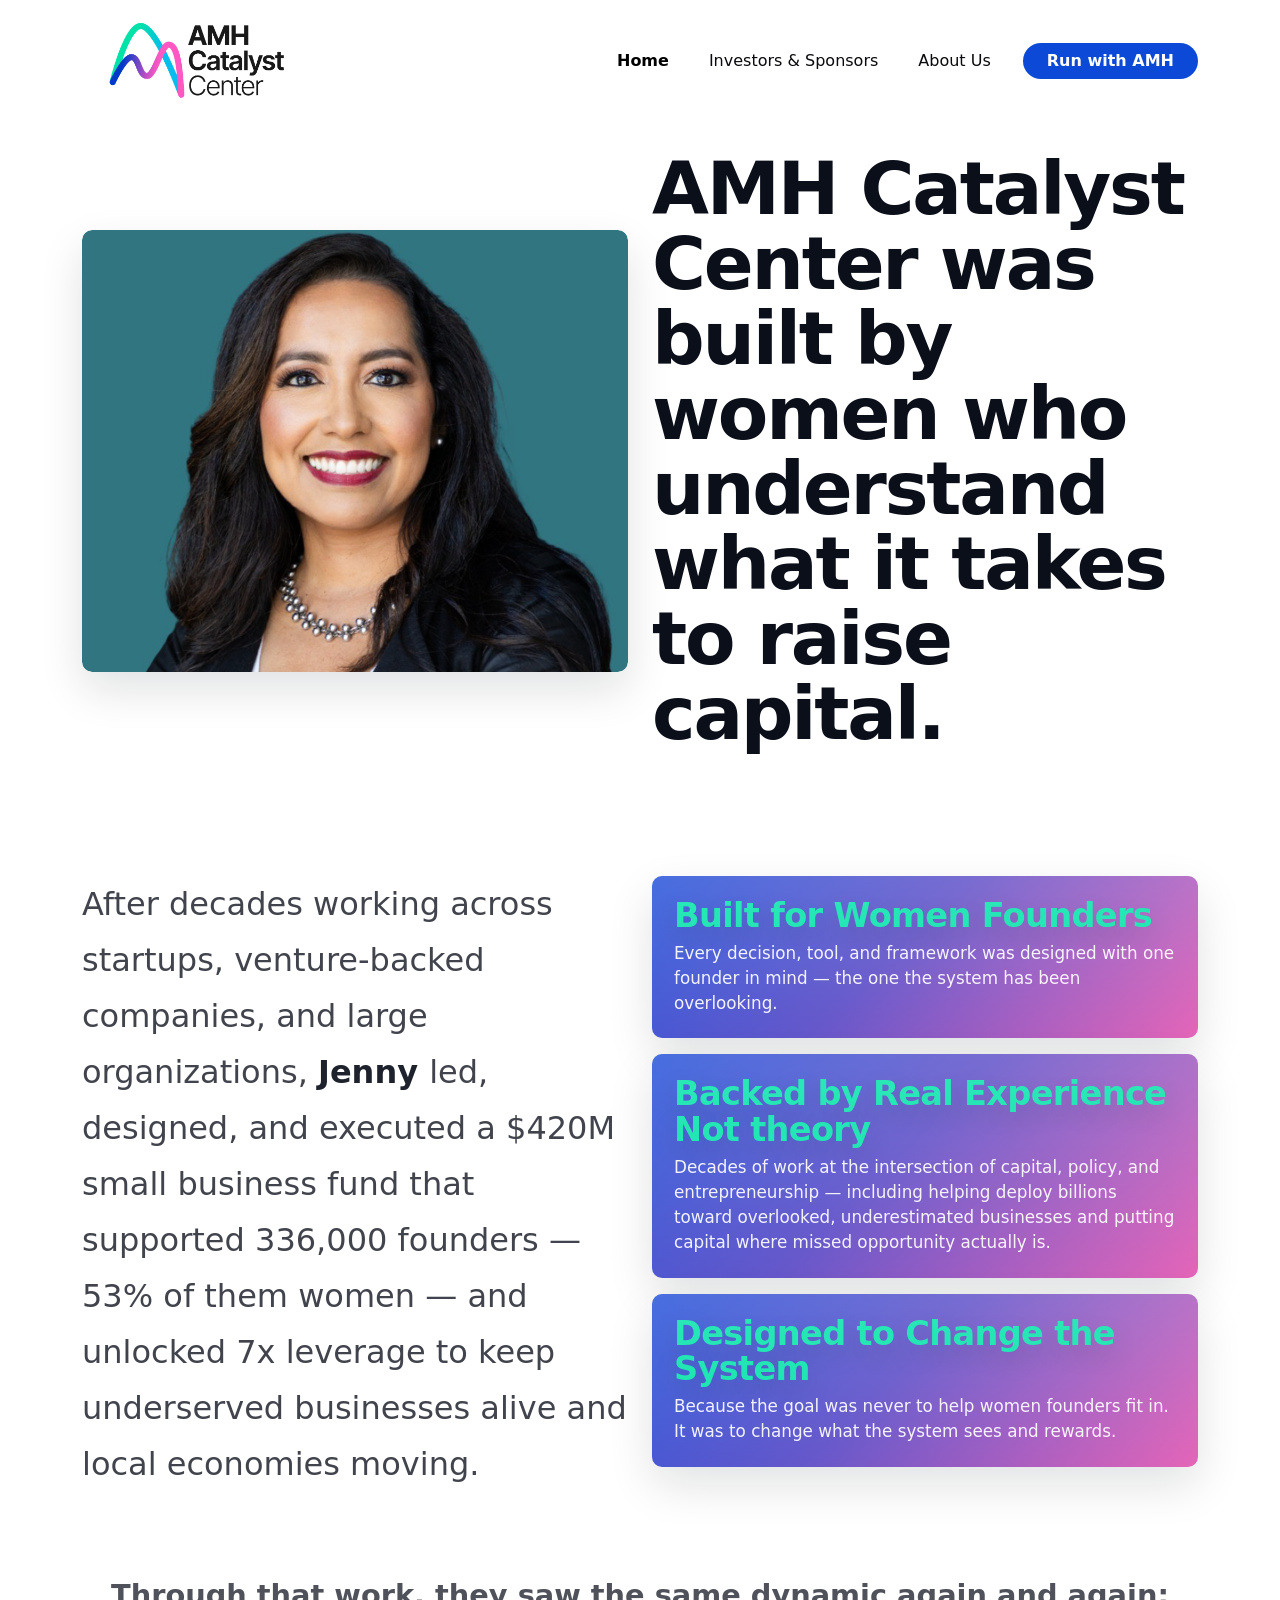
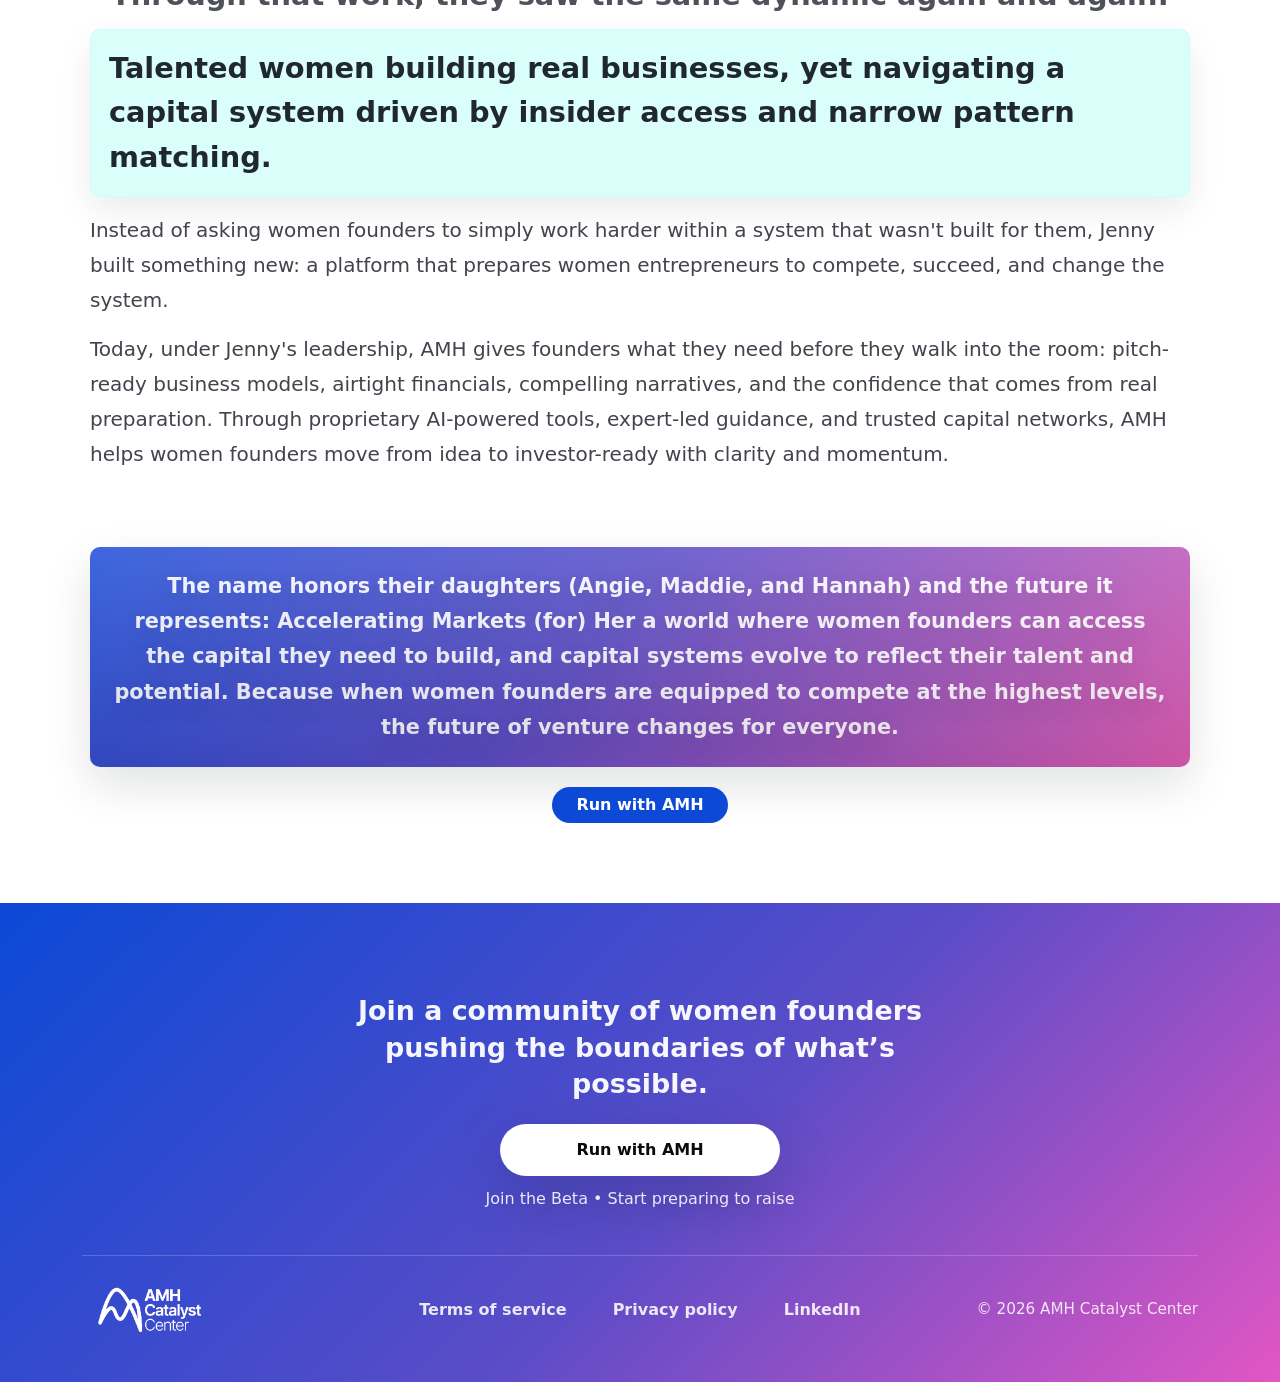
==== commit f871ebfd: "changes" ====
--- a/about.html
+++ b/about.html
@@ -146,8 +146,8 @@
                   data-aos-delay="140"
                   data-aos-once="true"
                 >
-                  <div class="about__statValue">$420M</div>
-                  <div class="about__statLabel">small business fund</div>
+                  <div class="about__statValue">Built for Women Founders</div>
+                  <div class="about__statLabel">Every decision, tool, and framework was designed with one founder in mind — the one the system has been overlooking.</div>
                 </div>
 
                 <div
@@ -157,8 +157,8 @@
                   data-aos-delay="220"
                   data-aos-once="true"
                 >
-                  <div class="about__statValue">336,000</div>
-                  <div class="about__statLabel">entrepreneurs</div>
+                  <div class="about__statValue">Backed by Real Experience Not theory</div>
+                  <div class="about__statLabel">Decades of work at the intersection of capital, policy, and entrepreneurship — including helping deploy billions toward overlooked, underestimated businesses and putting capital where missed opportunity actually is.</div>
                 </div>
 
                 <div
@@ -168,8 +168,8 @@
                   data-aos-delay="300"
                   data-aos-once="true"
                 >
-                  <div class="about__statValue">7X</div>
-                  <div class="about__statLabel">leverage</div>
+                  <div class="about__statValue">Designed to Change the System</div>
+                  <div class="about__statLabel">Because the goal was never to help women founders fit in. It was to change what the system sees and rewards.</div>
                 </div>
               </div>
             </div>
--- a/style/style.css
+++ b/style/style.css
@@ -199,7 +199,7 @@
 
 .amh-hero-title {
   margin-top: 150px;
-  font-size: 3rem;
+  font-size: 4rem;
   line-height: 1.05;
   font-weight: 700;
   color: var(--ink);
@@ -383,6 +383,7 @@
   color: rgba(11, 11, 15, 0.7);
   max-width: 60ch;
   margin: 0 auto;
+  font-size: 600;
 }
 
 .insid-track__card {
@@ -608,7 +609,6 @@
     background-position: 60% 58%;
   }
 }
-
 
 /*underpirced*/
 .amh-proof {
@@ -739,8 +739,6 @@
   text-align: center;
 }
 
-
-
 /*misses opoirtunitiees*/
 .amh-gradient-callout {
   padding-top: 120px;
@@ -872,10 +870,12 @@
 }
 
 .amh-credstrip__footer {
-  margin-top: 46px;
+  margin-top: 60px;
   text-align: center;
   border-top: 1px solid rgba(11, 11, 11, 0.08);
-  padding-top: 34px;
+  padding: 100px 30px;
+  background-color: #08bced;
+  border-radius: 10px;
 }
 
 .amh-credstrip__closing {
@@ -883,7 +883,7 @@
   max-width: 820px;
   color: rgba(11, 11, 11, 0.78);
   font-weight: 750;
-  font-size: 1.35rem;
+  font-size: 2.35rem;
   line-height: 1.45;
 }
 
@@ -914,7 +914,6 @@
   align-items: center !important;
 }
 
-
 /* footer */
 .amh-footer {
   padding: 90px 0 44px;
@@ -1022,8 +1021,6 @@
   color: rgba(255, 255, 255, 0.85);
 }
 
-
-
 /*about us*/
 .about {
   background: #ffffff;
@@ -1077,17 +1074,15 @@
   color: #0b0f1a;
 }
 
-
-.subtitle-about{
+.subtitle-about {
   margin-top: 100px;
 }
 .about__subtitle {
   margin: 0;
-  font-size: 1.7rem;
+  font-size: 2rem;
   line-height: 1.75;
   color: rgba(11, 15, 26, 0.78);
   max-width: 65ch;
-
 }
 .about__subtitle strong {
   font-weight: 800;
@@ -1126,14 +1121,14 @@
   letter-spacing: -0.02em;
   font-size: 2.1rem;
   line-height: 1.05;
-  color: rgba(255, 255, 255, 0.98);
+  color: rgb(0 226 168);
   text-shadow: 0 10px 26px rgba(11, 15, 26, 0.18);
   margin-bottom: 8px;
 }
 
 .about__statLabel {
   position: relative;
-  font-weight: 800;
+  font-weight: 500;
   font-size: 1.05rem;
   color: rgba(255, 255, 255, 0.92);
 }
@@ -1149,6 +1144,7 @@
   font-size: 1.8rem;
   font-weight: 650;
   color: rgba(11, 15, 26, 0.72);
+  text-align: center;
 }
 
 .about__highlight {
@@ -1164,7 +1160,7 @@
   margin: 0;
   font-weight: 800;
   line-height: 1.55;
-  color: rgba(11, 15, 26, 0.90);
+  color: rgba(11, 15, 26, 0.9);
   font-size: 1.8rem;
 }
 
@@ -1172,14 +1168,13 @@
   display: grid;
   gap: 14px;
   margin-bottom: 18px;
-  
 }
 
 .about__copy p {
   margin: 0;
   line-height: 1.75;
   color: rgba(11, 15, 26, 0.78);
-  font-size: 1.3rem;
+  font-size: 1.25rem;
   max-width: 110ch;
 }
 
@@ -1200,7 +1195,7 @@
   background: linear-gradient(
     180deg,
     rgba(255, 255, 255, 0.14) 0%,
-    rgba(11, 15, 26, 0.10) 100%
+    rgba(11, 15, 26, 0.1) 100%
   );
   pointer-events: none;
 }
@@ -1232,7 +1227,10 @@
   color: #ffffff;
   background: #0b49ff;
   box-shadow: 0 16px 42px rgba(11, 15, 26, 0.14);
-  transition: transform 200ms ease, box-shadow 200ms ease, filter 200ms ease;
+  transition:
+    transform 200ms ease,
+    box-shadow 200ms ease,
+    filter 200ms ease;
   text-decoration: none;
 }
 
@@ -1377,6 +1375,125 @@
   transform: scaleX(1);
 }
 
+/*investors*/
+.amh-investors {
+  position: relative;
+  padding: 110px 0 80px;
+  background: #f5f5f7;
+  overflow: hidden;
+}
+
+.amh-investors__intro {
+  margin-bottom: 38px;
+}
+
+.amh-investors__eyebrow {
+  display: inline-block;
+  margin-bottom: 14px;
+  font-size: 13px;
+  font-weight: 600;
+  letter-spacing: 1.4px;
+  text-transform: uppercase;
+  color: #6e6e78;
+}
+
+.amh-investors__title {
+  margin: 0;
+  font-size: 46px;
+  line-height: 1.08;
+  font-weight: 600;
+  letter-spacing: -0.02em;
+  color: #0b0b0f;
+  max-width: 520px;
+}
+
+.amh-investors__text {
+  margin: 0;
+  max-width: 620px;
+  font-size: 21px;
+  line-height: 1.5;
+  font-weight: 400;
+  color: #30303a;
+}
+
+.amh-investors__panel {
+  position: relative;
+  padding: 42px 38px;
+  border-radius: 24px;
+  background: linear-gradient(
+    135deg,
+    rgba(20, 45, 190, 0.96) 0%,
+    rgba(111, 70, 209, 0.92) 48%,
+    rgba(241, 84, 185, 0.92) 100%
+  );
+  overflow: hidden;
+  box-shadow: 0 24px 70px rgba(39, 37, 76, 0.18);
+}
+
+.amh-investors__glow {
+  position: absolute;
+  border-radius: 999px;
+  filter: blur(70px);
+  opacity: 0.8;
+  pointer-events: none;
+}
+
+.amh-investors__glow--left {
+  width: 260px;
+  height: 260px;
+  left: -60px;
+  top: -40px;
+  background: rgba(178, 249, 241, 0.22);
+}
+
+.amh-investors__glow--right {
+  width: 300px;
+  height: 300px;
+  right: -80px;
+  bottom: -80px;
+  background: rgba(255, 255, 255, 0.12);
+}
+
+.amh-investors__logos {
+  position: relative;
+  z-index: 2;
+  display: grid;
+  grid-template-columns: repeat(3, 1fr);
+  gap: 20px;
+}
+
+.amh-investors__logo-card {
+  min-height: 130px;
+  border-radius: 20px;
+  background: rgba(255, 255, 255, 0.12);
+  border: 1px solid rgba(255, 255, 255, 0.16);
+  backdrop-filter: blur(10px);
+  -webkit-backdrop-filter: blur(10px);
+  display: flex;
+  align-items: center;
+  justify-content: center;
+  padding: 28px;
+  transition:
+    transform 0.35s ease,
+    background 0.35s ease,
+    border-color 0.35s ease;
+}
+
+.amh-investors__logo-card:hover {
+  transform: translateY(-4px);
+  background: rgba(255, 255, 255, 0.16);
+  border-color: rgba(255, 255, 255, 0.28);
+}
+
+.amh-investors__logo-card img {
+  max-width: 100%;
+  max-height: 70px;
+  width: auto;
+  height: auto;
+  object-fit: contain;
+  filter: brightness(0) invert(1);
+  opacity: 0.96;
+}
 /* =========================
    TABLET (<= 991.98px)
    ========================= */
@@ -1841,6 +1958,8 @@
   .contact__btn {
     width: 100%;
   }
+  /*investors*/
+  
 }
 
 /* =========================
@@ -2117,4 +2236,62 @@
   .contact__btn {
     width: 100%;
   }
-}+  .amh-investors {
+    padding: 70px 0 60px;
+  }
+
+  .amh-investors__intro {
+    margin-bottom: 28px;
+    text-align: center;
+  }
+
+  .amh-investors__title {
+    font-size: 30px;
+    line-height: 1.15;
+    max-width: 100%;
+    margin: 0 auto 10px;
+  }
+
+  .amh-investors__text {
+    font-size: 16px;
+    line-height: 1.5;
+    max-width: 100%;
+    margin: 0 auto;
+  }
+
+  .amh-investors__panel {
+    padding: 26px 18px;
+    border-radius: 20px;
+  }
+
+  .amh-investors__logos {
+    grid-template-columns: 1fr;
+    gap: 14px;
+  }
+
+  .amh-investors__logo-card {
+    min-height: 100px;
+    padding: 20px;
+    border-radius: 16px;
+  }
+
+  .amh-investors__logo-card img {
+    max-height: 34px;
+  }
+
+  .amh-investors__glow--left {
+    width: 180px;
+    height: 180px;
+    left: -60px;
+    top: -40px;
+    opacity: 0.6;
+  }
+
+  .amh-investors__glow--right {
+    width: 200px;
+    height: 200px;
+    right: -70px;
+    bottom: -70px;
+    opacity: 0.5;
+  }
+}
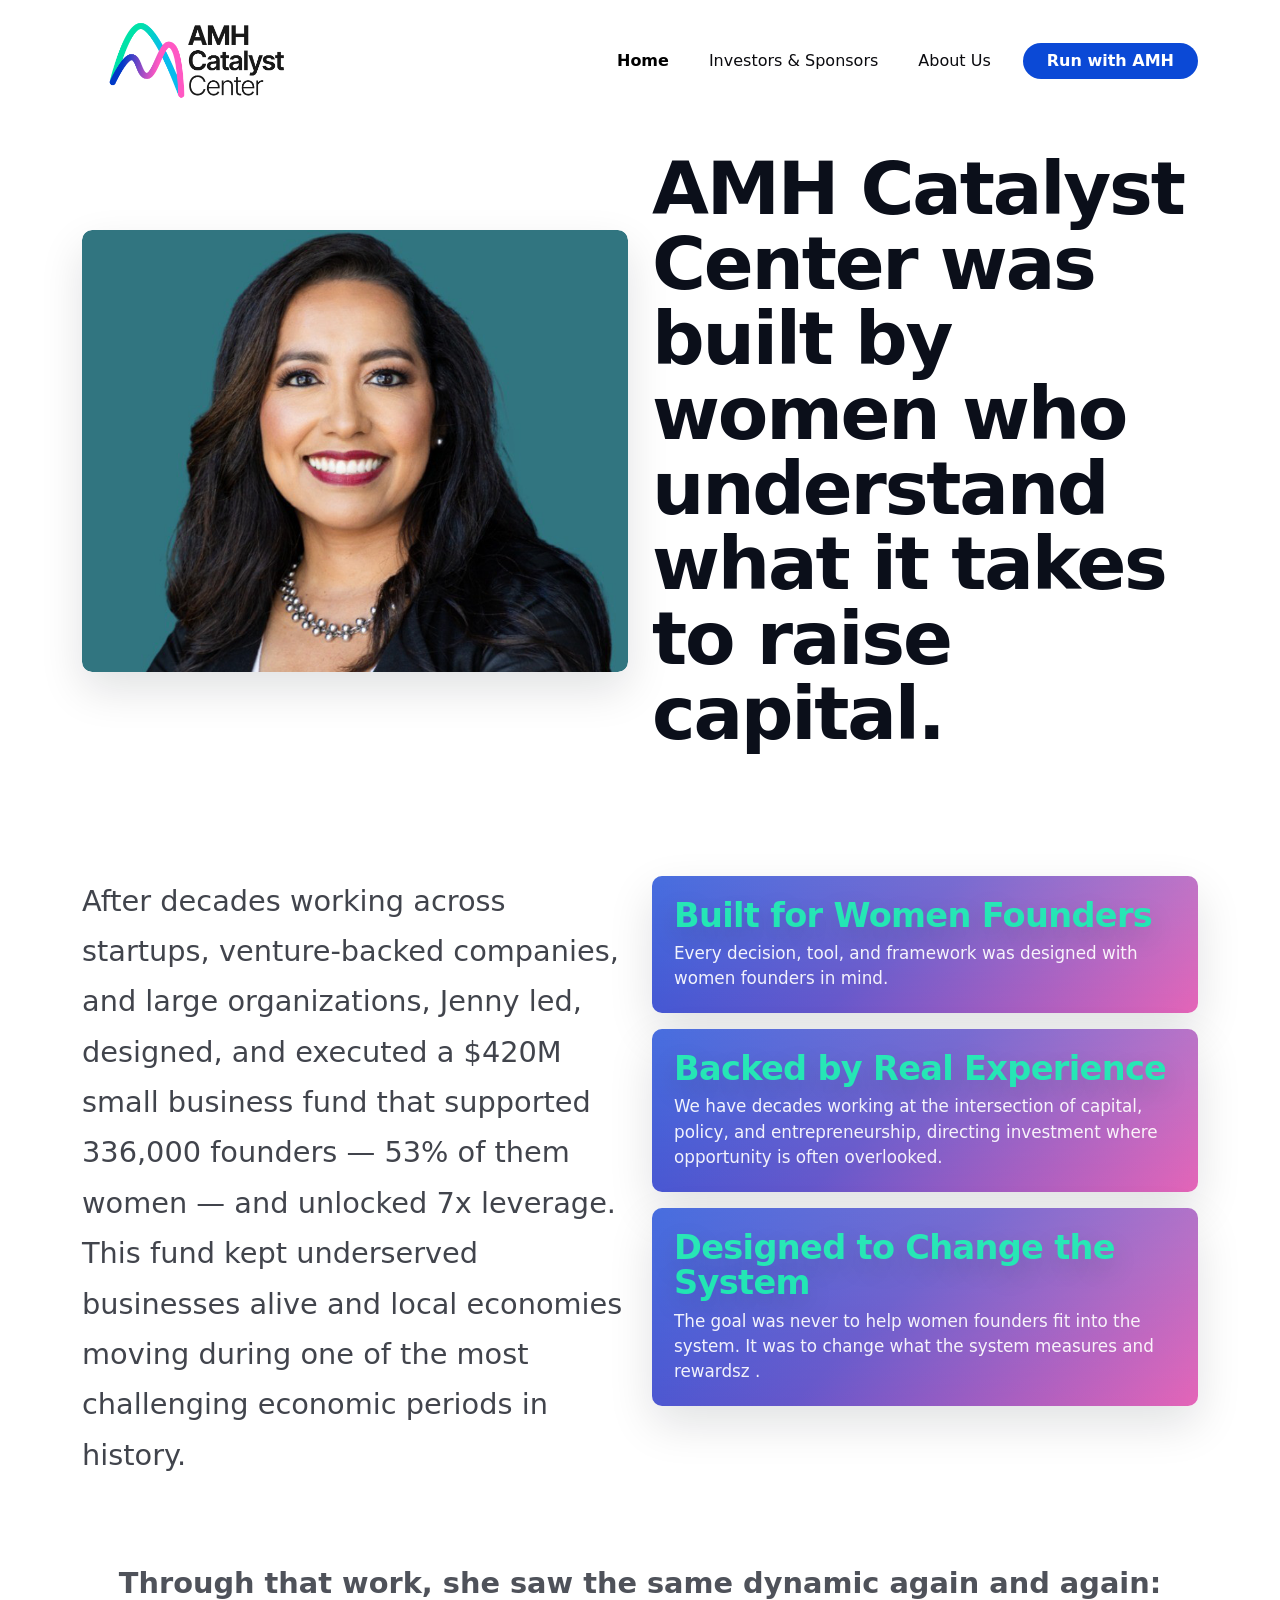
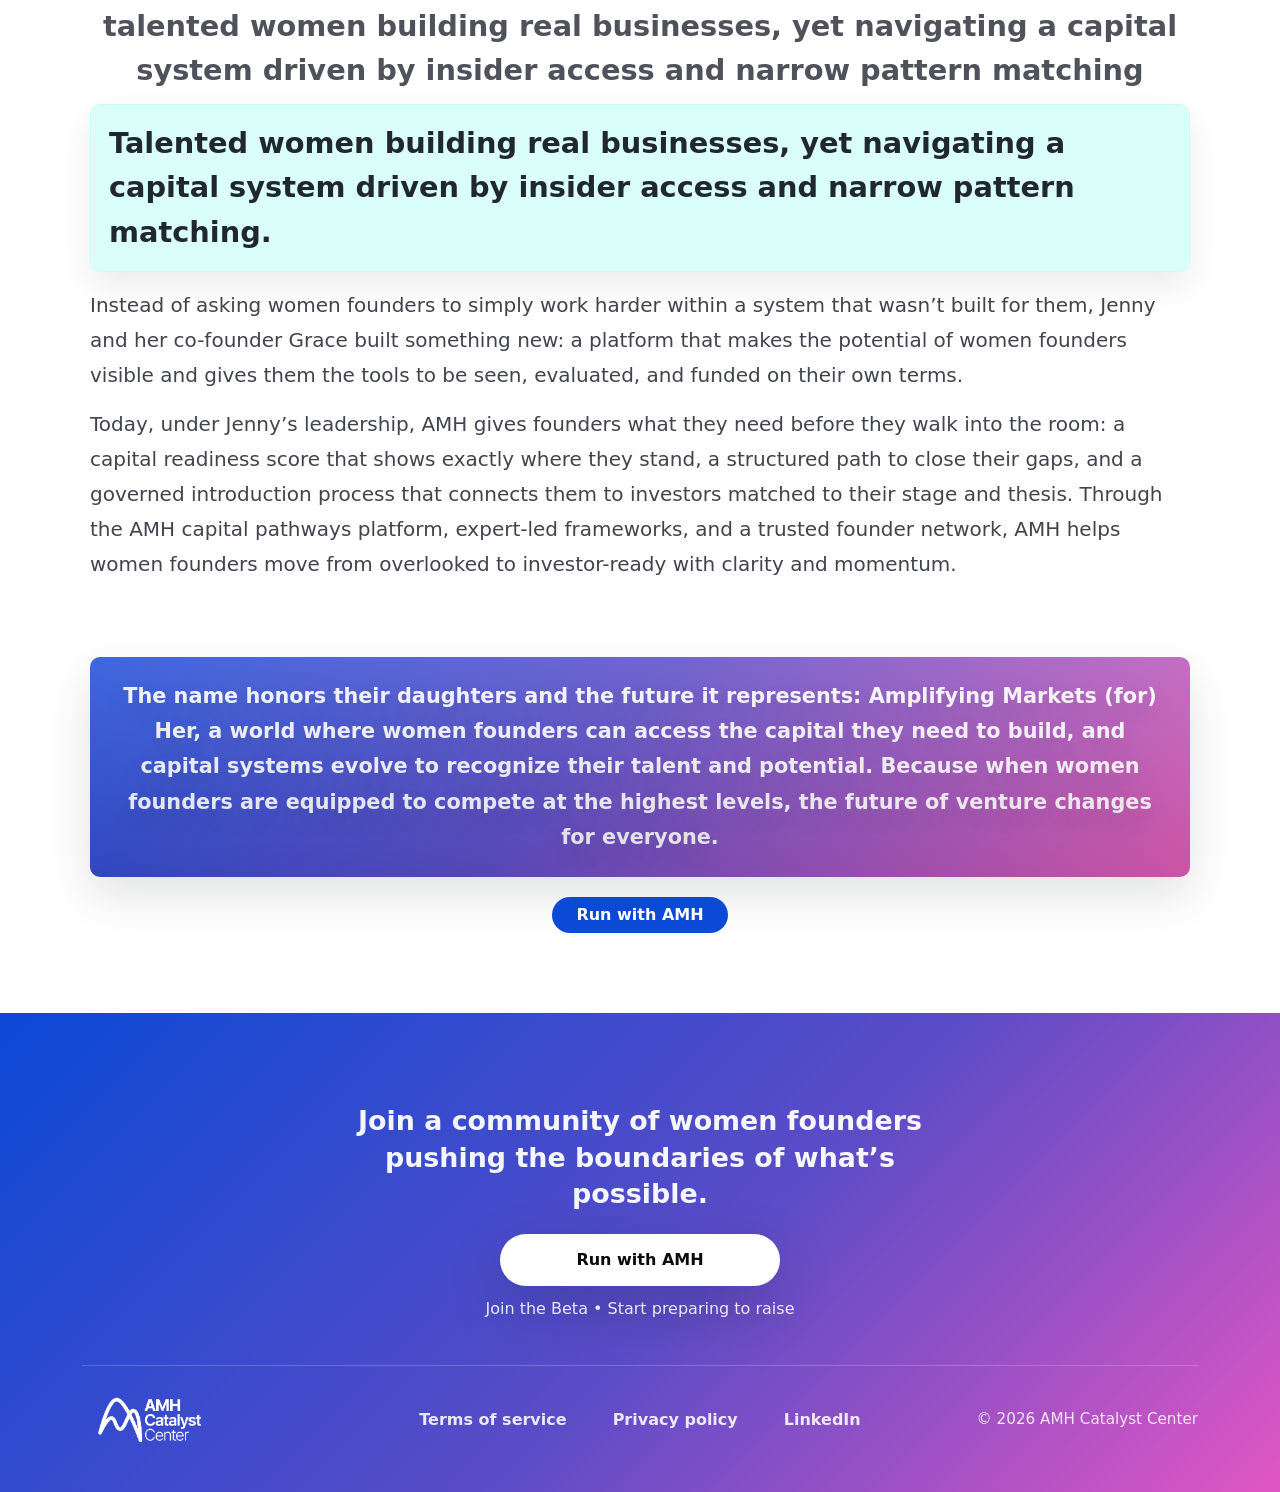
==== commit 125b9ffb: "changes" ====
--- a/about.html
+++ b/about.html
@@ -123,11 +123,11 @@
             >
               <p class="about__subtitle">
                 After decades working across startups, venture-backed companies,
-                and large organizations,
-                <strong>Jenny </strong> led, designed, and executed a $420M
-                small business fund that supported 336,000 founders — 53% of
-                them women — and unlocked 7x leverage to keep underserved
-                businesses alive and local economies moving.
+                and large organizations, Jenny led, designed, and executed a
+                $420M small business fund that supported 336,000 founders — 53%
+                of them women — and unlocked 7x leverage. This fund kept
+                underserved businesses alive and local economies moving during
+                one of the most challenging economic periods in history.
               </p>
             </div>
 
@@ -147,7 +147,10 @@
                   data-aos-once="true"
                 >
                   <div class="about__statValue">Built for Women Founders</div>
-                  <div class="about__statLabel">Every decision, tool, and framework was designed with one founder in mind — the one the system has been overlooking.</div>
+                  <div class="about__statLabel">
+                    Every decision, tool, and framework was designed with women
+                    founders in mind.
+                  </div>
                 </div>
 
                 <div
@@ -157,8 +160,12 @@
                   data-aos-delay="220"
                   data-aos-once="true"
                 >
-                  <div class="about__statValue">Backed by Real Experience Not theory</div>
-                  <div class="about__statLabel">Decades of work at the intersection of capital, policy, and entrepreneurship — including helping deploy billions toward overlooked, underestimated businesses and putting capital where missed opportunity actually is.</div>
+                  <div class="about__statValue">Backed by Real Experience</div>
+                  <div class="about__statLabel">
+                    We have decades working at the intersection of capital,
+                    policy, and entrepreneurship, directing investment where
+                    opportunity is often overlooked.
+                  </div>
                 </div>
 
                 <div
@@ -168,8 +175,14 @@
                   data-aos-delay="300"
                   data-aos-once="true"
                 >
-                  <div class="about__statValue">Designed to Change the System</div>
-                  <div class="about__statLabel">Because the goal was never to help women founders fit in. It was to change what the system sees and rewards.</div>
+                  <div class="about__statValue">
+                    Designed to Change the System
+                  </div>
+                  <div class="about__statLabel">
+                    The goal was never to help women founders fit into the
+                    system. It was to change what the system measures and
+                    rewardsz .
+                  </div>
                 </div>
               </div>
             </div>
@@ -183,7 +196,7 @@
               data-aos-duration="650"
               data-aos-once="true"
             >
-              Through that work, they saw the same dynamic again and again:
+              Through that work, she saw the same dynamic again and again: talented women building real businesses, yet navigating a capital system driven by insider access and narrow pattern matching
             </p>
 
             <div
@@ -208,27 +221,19 @@
               data-aos-once="true"
             >
               <p>
-                Instead of asking women founders to simply work harder within a
-                system that wasn't built for them, Jenny built something new: a
-                platform that prepares women entrepreneurs to compete, succeed,
-                and change the system.
+               Instead of asking women founders to simply work harder within a system that wasn’t built for them, Jenny and her co-founder Grace built something new: a platform that makes the potential of women founders visible and gives them the tools to be seen, evaluated, and funded on their own terms.
+
               </p>
 
               <p>
-                Today, under Jenny's leadership, AMH gives founders what they
-                need before they walk into the room: pitch-ready business
-                models, airtight financials, compelling narratives, and the
-                confidence that comes from real preparation. Through proprietary
-                AI-powered tools, expert-led guidance, and trusted capital
-                networks, AMH helps women founders move from idea to
-                investor-ready with clarity and momentum.
+              Today, under Jenny’s leadership, AMH gives founders what they need before they walk into the room: a capital readiness score that shows exactly where they stand, a structured path to close their gaps, and a governed introduction process that connects them to investors matched to their stage and thesis. Through the AMH capital pathways platform, expert-led frameworks, and a trusted founder network, AMH helps women founders move from overlooked to investor-ready with clarity and momentum.
+
               </p>
             </div>
           </div>
 
-          
           <div
-            class=" about__row about__row--bottom"
+            class="about__row about__row--bottom"
             data-aos="fade-up"
             data-aos-duration="700"
             data-aos-once="true"
@@ -241,17 +246,12 @@
             >
               <div class="about__meaning">
                 <p>
-                  The name honors their daughters (Angie, Maddie, and Hannah)
-                  and the future it represents: Accelerating Markets (for) Her a
-                  world where women founders can access the capital they need to
-                  build, and capital systems evolve to reflect their talent and
-                  potential. Because when women founders are equipped to compete
-                  at the highest levels, the future of venture changes for everyone.
+                  The name honors their daughters and the future it represents: Amplifying Markets (for) Her, a world where women founders can access the capital they need to build, and capital systems evolve to recognize their talent and potential. 
+                  Because when women founders are equipped to compete at the highest levels, the future of venture changes for everyone.
                 </p>
               </div>
-            </div>
-
-            
+              
+            </div>
           </div>
 
           <!-- CTA -->
--- a/style/style.css
+++ b/style/style.css
@@ -333,8 +333,8 @@
 }
 
 .amh-step-dot {
-  width: 40px;
-  height: 40px;
+  width: 30px;
+  height: 30px;
   border-radius: 999px;
   display: flex;
   align-items: center;
@@ -1079,7 +1079,7 @@
 }
 .about__subtitle {
   margin: 0;
-  font-size: 2rem;
+  font-size: 1.8rem;
   line-height: 1.75;
   color: rgba(11, 15, 26, 0.78);
   max-width: 65ch;
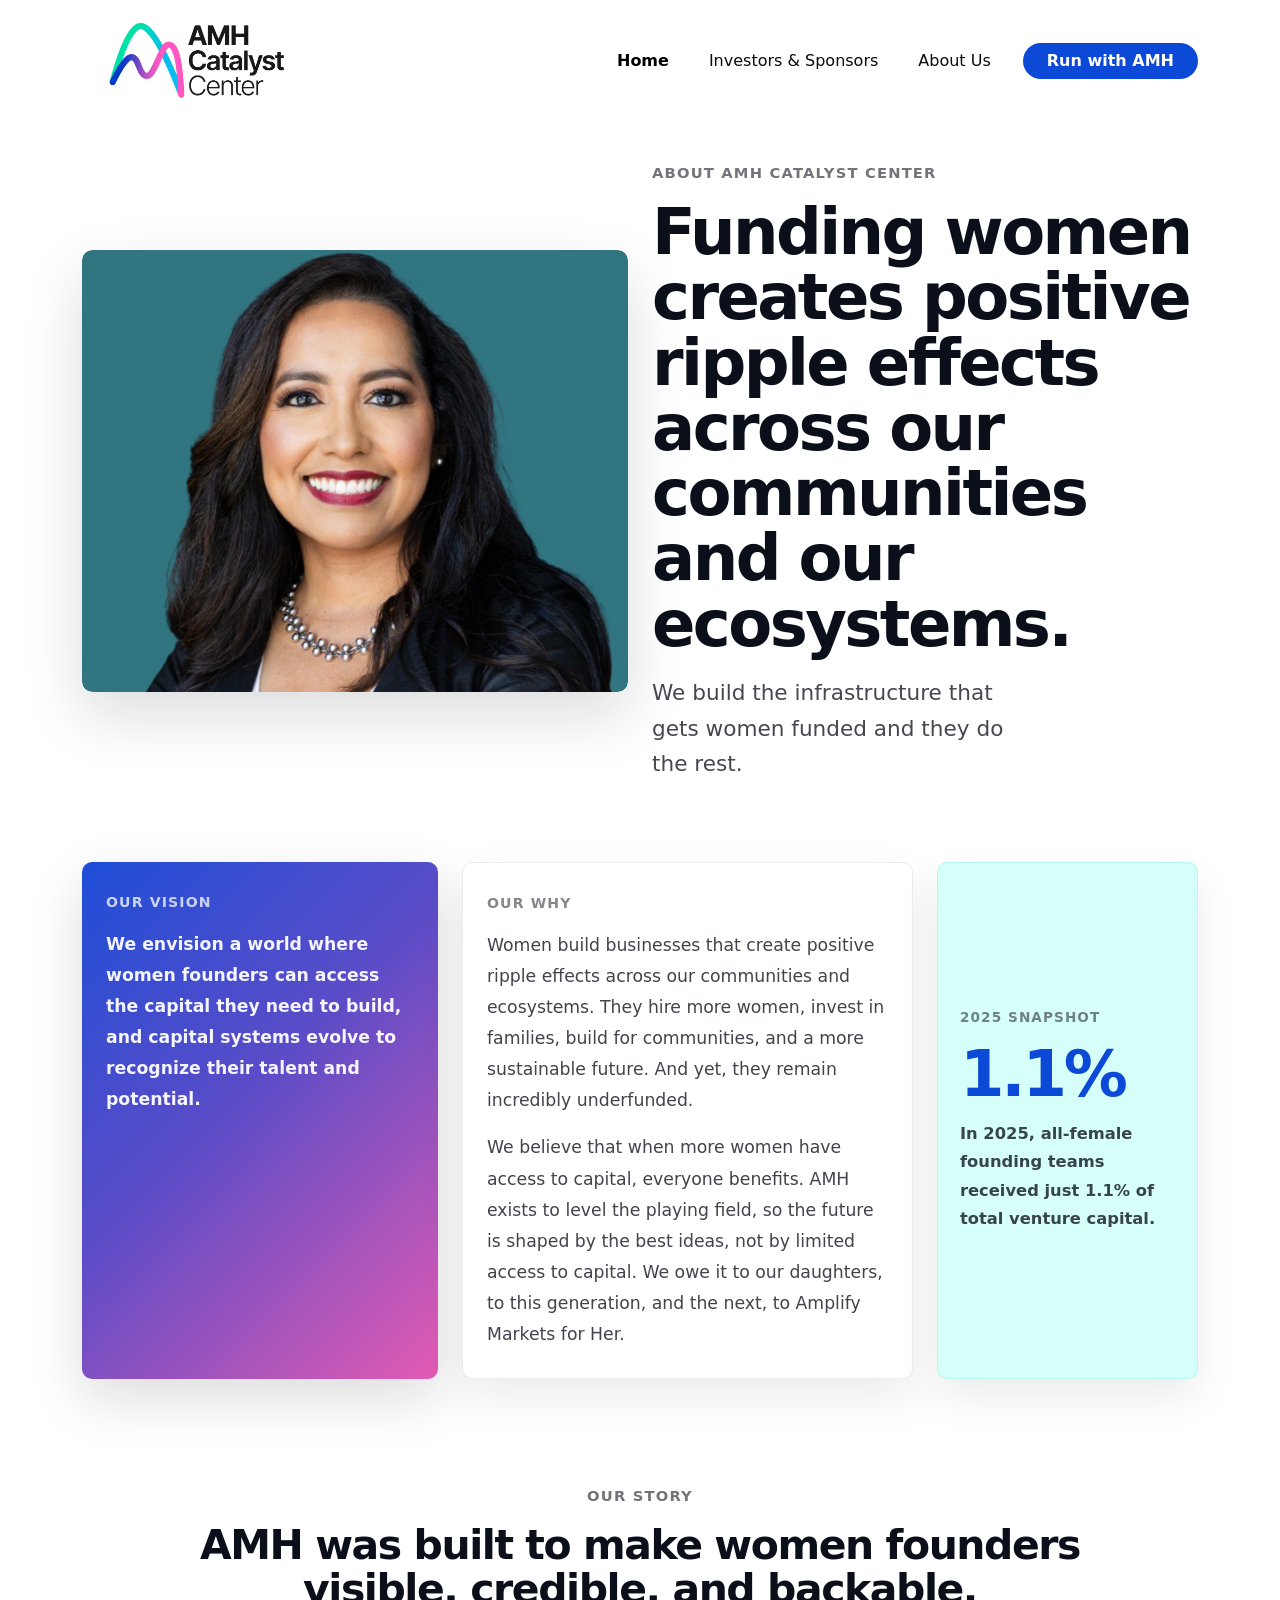
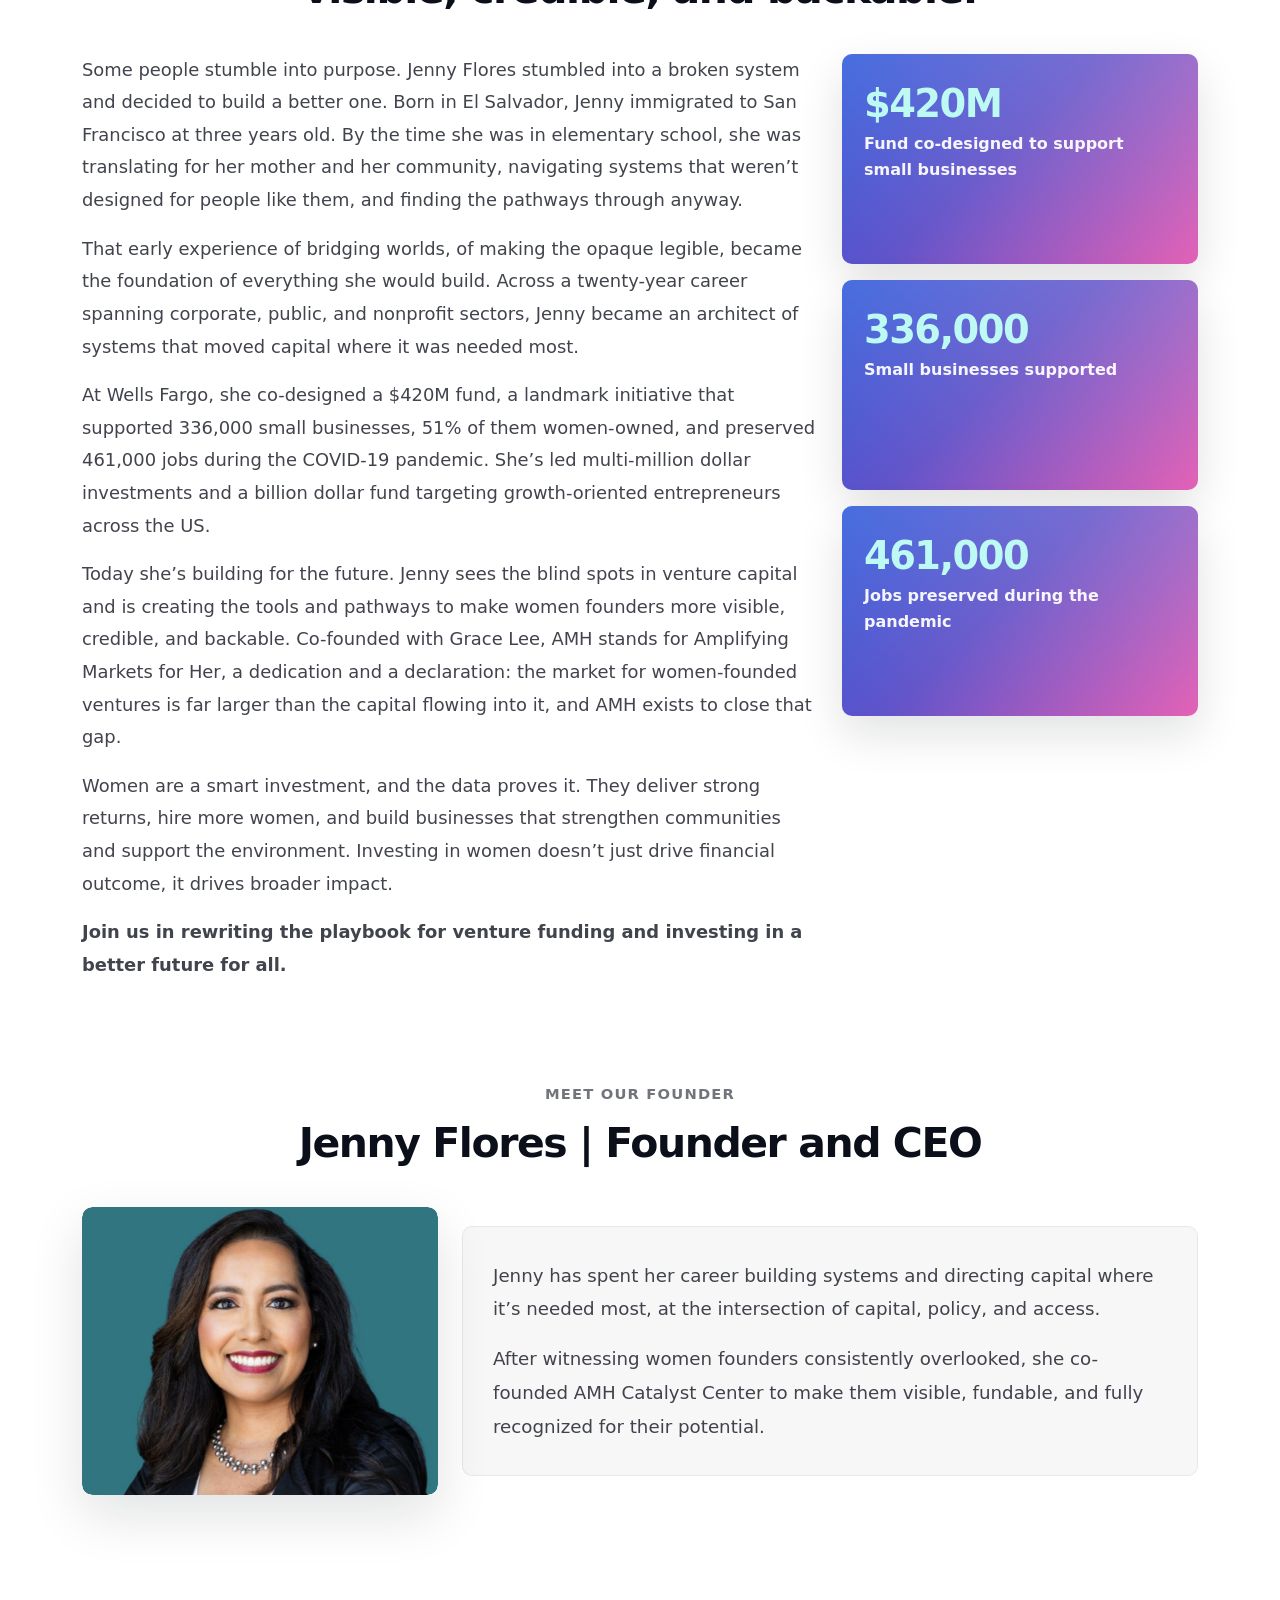
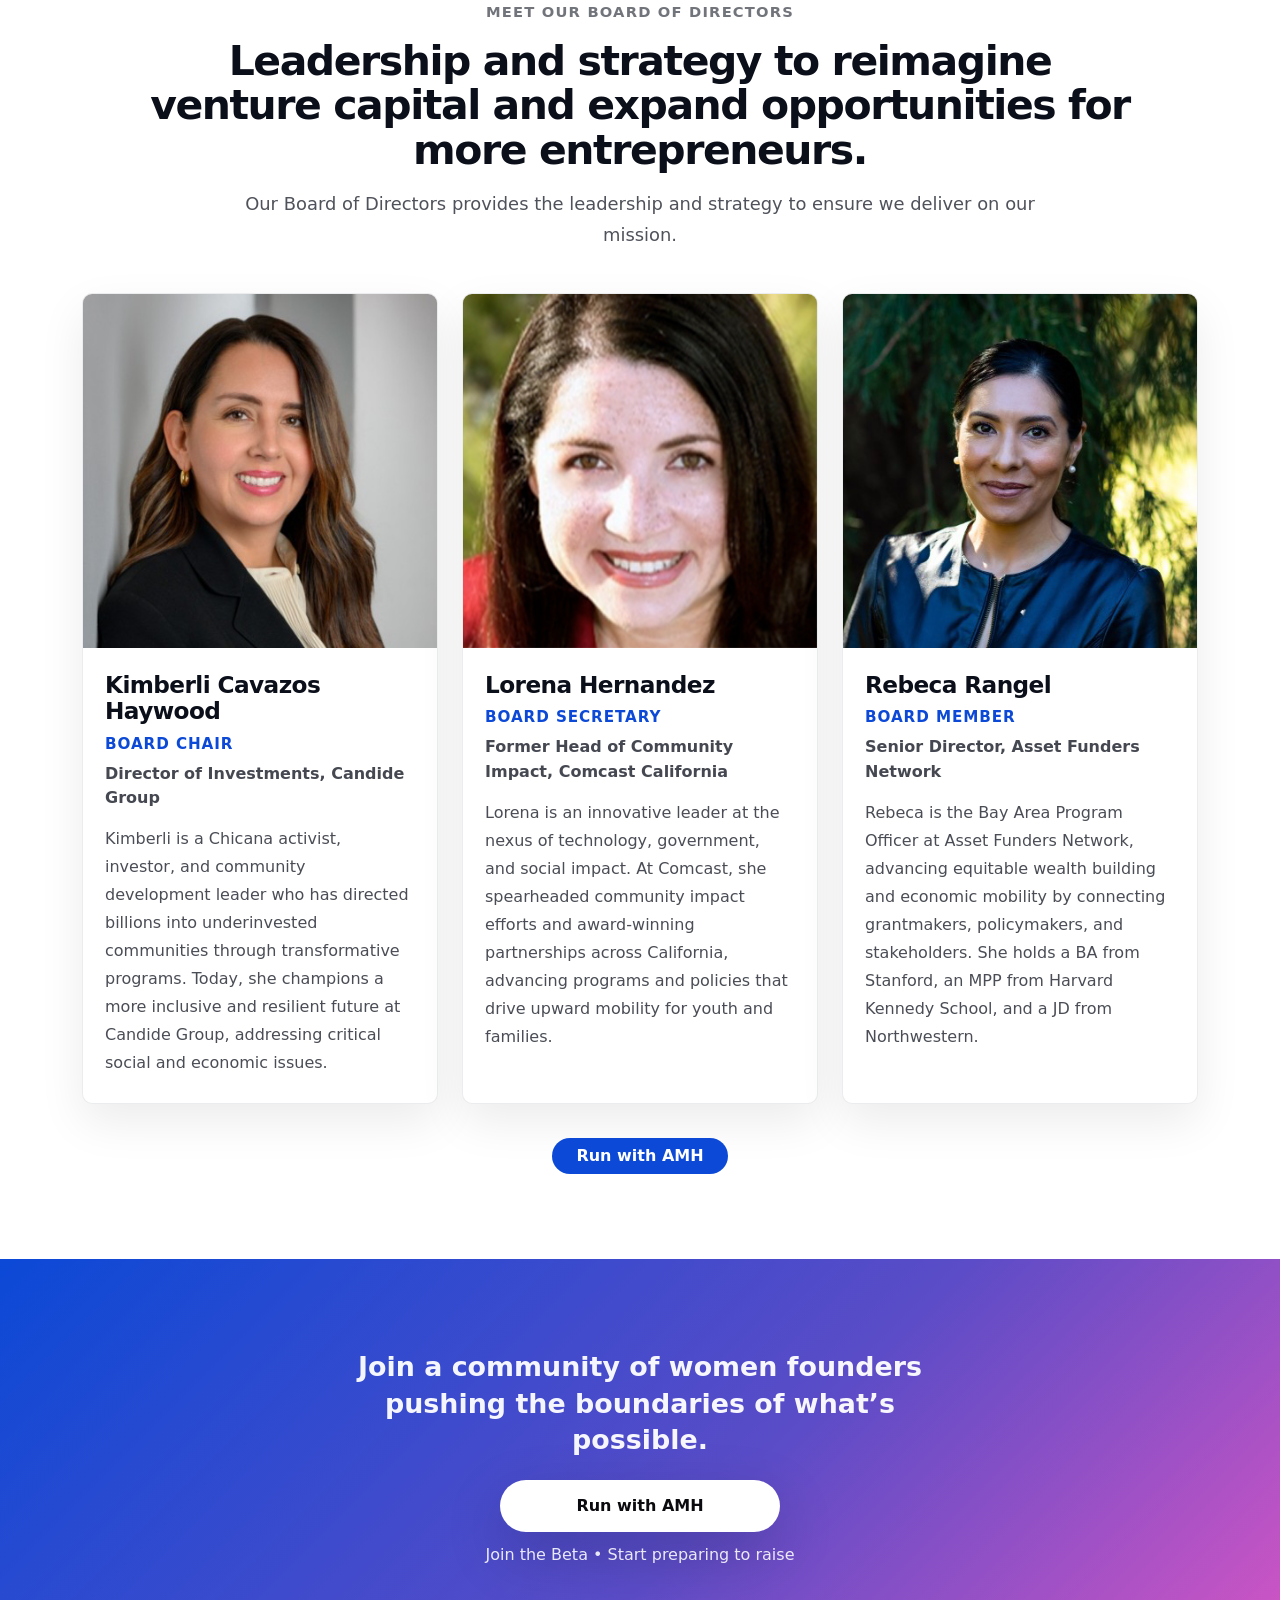
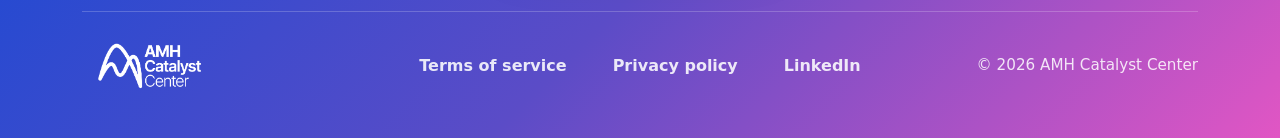
==== commit 511cc6aa: "changes" ====
--- a/about.html
+++ b/about.html
@@ -68,27 +68,21 @@
         </div>
       </nav>
     </header>
-    <main class="about">
-      <section class="about__wrap">
+    <main class="about-page">
+      <section class="about-hero">
         <div class="container">
-          <!-- ROW 1: Photo (left) + Title only (right) -->
-          <div
-            class="row g-4 align-items-center"
-            data-aos="fade-up"
-            data-aos-duration="700"
-            data-aos-once="true"
-          >
+          <div class="row align-items-center g-4">
             <div
               class="col-lg-6"
               data-aos="fade-right"
               data-aos-duration="700"
               data-aos-once="true"
             >
-              <div class="about__image">
+              <div class="about-hero__image">
                 <img
                   src="assets/emprendedoras-(3).png"
-                  alt="Jenny and Grace"
-                  class="about__img"
+                  alt="Jenny Flores, Founder and CEO of AMH Catalyst Center"
+                  class="about-hero__img"
                 />
               </div>
             </div>
@@ -100,171 +94,407 @@
               data-aos-delay="80"
               data-aos-once="true"
             >
-              <h1 class="about__title">
-                AMH Catalyst Center was built by women who understand what it
-                takes to raise capital.
+              <span class="about-page__eyebrow">About AMH Catalyst Center</span>
+              <h1 class="about-page__title">
+                Funding women creates positive ripple effects across our
+                communities and our ecosystems.
               </h1>
-            </div>
-          </div>
-
-          <!-- ROW 2: Subtitle under photo (left) + Stats column (right) -->
+              <p class="about-page__lead">
+                We build the infrastructure that gets women funded and they do
+                the rest.
+              </p>
+            </div>
+          </div>
+        </div>
+      </section>
+
+      <section class="about-pillars">
+        <div class="container">
+          <div class="row g-4 align-items-stretch">
+            <div
+              class="col-lg-4"
+              data-aos="fade-up"
+              data-aos-duration="650"
+              data-aos-once="true"
+            >
+              <article class="about-card about-card--gradient">
+                <span class="about-card__label">Our Vision</span>
+                <p>
+                  We envision a world where women founders can access the
+                  capital they need to build, and capital systems evolve to
+                  recognize their talent and potential.
+                </p>
+              </article>
+            </div>
+
+            <div
+              class="col-lg-5"
+              data-aos="fade-up"
+              data-aos-duration="650"
+              data-aos-delay="90"
+              data-aos-once="true"
+            >
+              <article class="about-card">
+                <span class="about-card__label">Our Why</span>
+                <p>
+                  Women build businesses that create positive ripple effects
+                  across our communities and ecosystems. They hire more women,
+                  invest in families, build for communities, and a more
+                  sustainable future. And yet, they remain incredibly
+                  underfunded.
+                </p>
+                <p>
+                  We believe that when more women have access to capital,
+                  everyone benefits. AMH exists to level the playing field, so
+                  the future is shaped by the best ideas, not by limited access
+                  to capital. We owe it to our daughters, to this generation,
+                  and the next, to Amplify Markets for Her.
+                </p>
+              </article>
+            </div>
+
+            <div
+              class="col-lg-3"
+              data-aos="zoom-in"
+              data-aos-duration="650"
+              data-aos-delay="140"
+              data-aos-once="true"
+            >
+              <article class="about-stat-card">
+                <span class="about-stat-card__eyebrow">2025 Snapshot</span>
+                <div class="about-stat-card__value">1.1%</div>
+                <p class="about-stat-card__text">
+                  In 2025, all-female founding teams received just 1.1% of total
+                  venture capital.
+                </p>
+              </article>
+            </div>
+          </div>
+        </div>
+      </section>
+
+      <section class="about-story">
+        <div class="container">
+          <div class="about-section__head text-center">
+            <span
+              class="about-page__eyebrow"
+              data-aos="fade-up"
+              data-aos-duration="650"
+              data-aos-once="true"
+            >
+              Our Story
+            </span>
+            <h2
+              class="about-section__title"
+              data-aos="fade-up"
+              data-aos-duration="650"
+              data-aos-delay="70"
+              data-aos-once="true"
+            >
+              AMH was built to make women founders visible, credible, and
+              backable.
+            </h2>
+          </div>
+
+          <div class="row g-4 align-items-start">
+            <div
+              class="col-lg-8"
+              data-aos="fade-up"
+              data-aos-duration="700"
+              data-aos-once="true"
+            >
+              <div class="about-story__copy">
+                <p>
+                  Some people stumble into purpose. Jenny Flores stumbled into a
+                  broken system and decided to build a better one. Born in El
+                  Salvador, Jenny immigrated to San Francisco at three years
+                  old. By the time she was in elementary school, she was
+                  translating for her mother and her community, navigating
+                  systems that weren’t designed for people like them, and
+                  finding the pathways through anyway.
+                </p>
+
+                <p>
+                  That early experience of bridging worlds, of making the opaque
+                  legible, became the foundation of everything she would build.
+                  Across a twenty-year career spanning corporate, public, and
+                  nonprofit sectors, Jenny became an architect of systems that
+                  moved capital where it was needed most.
+                </p>
+
+                <p>
+                  At Wells Fargo, she co-designed a $420M fund, a landmark
+                  initiative that supported 336,000 small businesses, 51% of
+                  them women-owned, and preserved 461,000 jobs during the
+                  COVID-19 pandemic. She’s led multi-million dollar investments
+                  and a billion dollar fund targeting growth-oriented
+                  entrepreneurs across the US.
+                </p>
+
+                <p>
+                  Today she’s building for the future. Jenny sees the blind
+                  spots in venture capital and is creating the tools and
+                  pathways to make women founders more visible, credible, and
+                  backable. Co-founded with Grace Lee, AMH stands for Amplifying
+                  Markets for Her, a dedication and a declaration: the market
+                  for women-founded ventures is far larger than the capital
+                  flowing into it, and AMH exists to close that gap.
+                </p>
+
+                <p>
+                  Women are a smart investment, and the data proves it. They
+                  deliver strong returns, hire more women, and build businesses
+                  that strengthen communities and support the environment.
+                  Investing in women doesn’t just drive financial outcome, it
+                  drives broader impact.
+                </p>
+
+                <p class="about-story__closing">
+                  Join us in rewriting the playbook for venture funding and
+                  investing in a better future for all.
+                </p>
+              </div>
+            </div>
+
+            <div
+              class="col-lg-4"
+              data-aos="fade-up"
+              data-aos-duration="700"
+              data-aos-delay="100"
+              data-aos-once="true"
+            >
+              <div class="about-story__stats">
+                <div class="about-mini-stat">
+                  <div class="about-mini-stat__value">$420M</div>
+                  <div class="about-mini-stat__label">
+                    Fund co-designed to support small businesses
+                  </div>
+                </div>
+
+                <div class="about-mini-stat">
+                  <div class="about-mini-stat__value">336,000</div>
+                  <div class="about-mini-stat__label">
+                    Small businesses supported
+                  </div>
+                </div>
+
+                <div class="about-mini-stat">
+                  <div class="about-mini-stat__value">461,000</div>
+                  <div class="about-mini-stat__label">
+                    Jobs preserved during the pandemic
+                  </div>
+                </div>
+              </div>
+            </div>
+          </div>
+        </div>
+      </section>
+
+      <section class="about-founder">
+        <div class="container">
+          <div class="about-section__head text-center">
+            <span
+              class="about-page__eyebrow"
+              data-aos="fade-up"
+              data-aos-duration="650"
+              data-aos-once="true"
+            >
+              Meet Our Founder
+            </span>
+            <h2
+              class="about-section__title"
+              data-aos="fade-up"
+              data-aos-duration="650"
+              data-aos-delay="70"
+              data-aos-once="true"
+            >
+              Jenny Flores | Founder and CEO
+            </h2>
+          </div>
+
+          <div class="row g-4 align-items-center">
+            <div
+              class="col-lg-4"
+              data-aos="fade-right"
+              data-aos-duration="700"
+              data-aos-once="true"
+            >
+              <div class="team-card team-card--founder">
+                <div class="team-card__image">
+                  <img
+                    src="assets/emprendedoras-(3).png"
+                    alt="Jenny Flores"
+                    class="team-card__img"
+                  />
+                </div>
+              </div>
+            </div>
+
+            <div
+              class="col-lg-8"
+              data-aos="fade-left"
+              data-aos-duration="700"
+              data-aos-delay="80"
+              data-aos-once="true"
+            >
+              <div class="team-card__content team-card__content--founder">
+                <p>
+                  Jenny has spent her career building systems and directing
+                  capital where it’s needed most, at the intersection of
+                  capital, policy, and access.
+                </p>
+                <p>
+                  After witnessing women founders consistently overlooked, she
+                  co-founded AMH Catalyst Center to make them visible, fundable,
+                  and fully recognized for their potential.
+                </p>
+              </div>
+            </div>
+          </div>
+        </div>
+      </section>
+
+      <section class="about-board">
+        <div class="container">
+          <div class="about-section__head text-center">
+            <span
+              class="about-page__eyebrow"
+              data-aos="fade-up"
+              data-aos-duration="650"
+              data-aos-once="true"
+            >
+              Meet Our Board of Directors
+            </span>
+            <h2
+              class="about-section__title"
+              data-aos="fade-up"
+              data-aos-duration="650"
+              data-aos-delay="70"
+              data-aos-once="true"
+            >
+              Leadership and strategy to reimagine venture capital and expand
+              opportunities for more entrepreneurs.
+            </h2>
+            <p
+              class="about-section__lead"
+              data-aos="fade-up"
+              data-aos-duration="650"
+              data-aos-delay="120"
+              data-aos-once="true"
+            >
+              Our Board of Directors provides the leadership and strategy to
+              ensure we deliver on our mission.
+            </p>
+          </div>
+
+          <div class="row g-4">
+            <div
+              class="col-lg-4 col-md-6"
+              data-aos="fade-up"
+              data-aos-duration="650"
+              data-aos-once="true"
+            >
+              <article class="board-card">
+                <div class="board-card__image">
+                  <img
+                    src="assets/kimberly.png"
+                    alt="Kimberli Cavazos Haywood"
+                    class="board-card__img"
+                  />
+                </div>
+                <div class="board-card__body">
+                  <h3 class="board-card__name">Kimberli Cavazos Haywood</h3>
+                  <p class="board-card__role">Board Chair</p>
+                  <p class="board-card__company">
+                    Director of Investments, Candide Group
+                  </p>
+                  <p class="board-card__text">
+                    Kimberli is a Chicana activist, investor, and community
+                    development leader who has directed billions into
+                    underinvested communities through transformative programs.
+                    Today, she champions a more inclusive and resilient future
+                    at Candide Group, addressing critical social and economic
+                    issues.
+                  </p>
+                </div>
+              </article>
+            </div>
+
+            <div
+              class="col-lg-4 col-md-6"
+              data-aos="fade-up"
+              data-aos-duration="650"
+              data-aos-delay="90"
+              data-aos-once="true"
+            >
+              <article class="board-card">
+                <div class="board-card__image">
+                  <img
+                    src="assets/lorena.png"
+                    alt="Lorena Hernandez"
+                    class="board-card__img"
+                  />
+                </div>
+                <div class="board-card__body">
+                  <h3 class="board-card__name">Lorena Hernandez</h3>
+                  <p class="board-card__role">Board Secretary</p>
+                  <p class="board-card__company">
+                    Former Head of Community Impact, Comcast California
+                  </p>
+                  <p class="board-card__text">
+                    Lorena is an innovative leader at the nexus of technology,
+                    government, and social impact. At Comcast, she spearheaded
+                    community impact efforts and award-winning partnerships
+                    across California, advancing programs and policies that
+                    drive upward mobility for youth and families.
+                  </p>
+                </div>
+              </article>
+            </div>
+
+            <div
+              class="col-lg-4 col-md-6"
+              data-aos="fade-up"
+              data-aos-duration="650"
+              data-aos-delay="180"
+              data-aos-once="true"
+            >
+              <article class="board-card">
+                <div class="board-card__image">
+                  <img
+                    src="assets/rebeca.png"
+                    alt="Rebeca Rangel"
+                    class="board-card__img"
+                  />
+                </div>
+                <div class="board-card__body">
+                  <h3 class="board-card__name">Rebeca Rangel</h3>
+                  <p class="board-card__role">Board Member</p>
+                  <p class="board-card__company">
+                    Senior Director, Asset Funders Network
+                  </p>
+                  <p class="board-card__text">
+                    Rebeca is the Bay Area Program Officer at Asset Funders
+                    Network, advancing equitable wealth building and economic
+                    mobility by connecting grantmakers, policymakers, and
+                    stakeholders. She holds a BA from Stanford, an MPP from
+                    Harvard Kennedy School, and a JD from Northwestern.
+                  </p>
+                </div>
+              </article>
+            </div>
+          </div>
+
           <div
-            class="row g-4 subtitle-about"
+            class="about-page__cta"
             data-aos="fade-up"
-            data-aos-duration="700"
+            data-aos-duration="650"
+            data-aos-delay="100"
             data-aos-once="true"
           >
-            <div
-              class="col-lg-6"
-              data-aos="fade-up"
-              data-aos-duration="700"
-              data-aos-delay="60"
-              data-aos-once="true"
-            >
-              <p class="about__subtitle">
-                After decades working across startups, venture-backed companies,
-                and large organizations, Jenny led, designed, and executed a
-                $420M small business fund that supported 336,000 founders — 53%
-                of them women — and unlocked 7x leverage. This fund kept
-                underserved businesses alive and local economies moving during
-                one of the most challenging economic periods in history.
-              </p>
-            </div>
-
-            <div
-              class="col-lg-6"
-              data-aos="fade-up"
-              data-aos-duration="700"
-              data-aos-delay="120"
-              data-aos-once="true"
-            >
-              <div class="about__stats">
-                <div
-                  class="about__stat"
-                  data-aos="fade-up"
-                  data-aos-duration="650"
-                  data-aos-delay="140"
-                  data-aos-once="true"
-                >
-                  <div class="about__statValue">Built for Women Founders</div>
-                  <div class="about__statLabel">
-                    Every decision, tool, and framework was designed with women
-                    founders in mind.
-                  </div>
-                </div>
-
-                <div
-                  class="about__stat"
-                  data-aos="fade-up"
-                  data-aos-duration="650"
-                  data-aos-delay="220"
-                  data-aos-once="true"
-                >
-                  <div class="about__statValue">Backed by Real Experience</div>
-                  <div class="about__statLabel">
-                    We have decades working at the intersection of capital,
-                    policy, and entrepreneurship, directing investment where
-                    opportunity is often overlooked.
-                  </div>
-                </div>
-
-                <div
-                  class="about__stat"
-                  data-aos="fade-up"
-                  data-aos-duration="650"
-                  data-aos-delay="300"
-                  data-aos-once="true"
-                >
-                  <div class="about__statValue">
-                    Designed to Change the System
-                  </div>
-                  <div class="about__statLabel">
-                    The goal was never to help women founders fit into the
-                    system. It was to change what the system measures and
-                    rewardsz .
-                  </div>
-                </div>
-              </div>
-            </div>
-          </div>
-
-          <!-- BODY: micro + highlight + paragraphs -->
-          <div class="about__body">
-            <p
-              class="about__micro"
-              data-aos="fade-up"
-              data-aos-duration="650"
-              data-aos-once="true"
-            >
-              Through that work, she saw the same dynamic again and again: talented women building real businesses, yet navigating a capital system driven by insider access and narrow pattern matching
-            </p>
-
-            <div
-              class="about__highlight"
-              data-aos="zoom-in"
-              data-aos-duration="650"
-              data-aos-delay="60"
-              data-aos-once="true"
-            >
-              <p>
-                Talented women building real businesses, yet navigating a
-                capital system driven by insider access and narrow pattern
-                matching.
-              </p>
-            </div>
-
-            <div
-              class="about__copy"
-              data-aos="fade-up"
-              data-aos-duration="700"
-              data-aos-delay="90"
-              data-aos-once="true"
-            >
-              <p>
-               Instead of asking women founders to simply work harder within a system that wasn’t built for them, Jenny and her co-founder Grace built something new: a platform that makes the potential of women founders visible and gives them the tools to be seen, evaluated, and funded on their own terms.
-
-              </p>
-
-              <p>
-              Today, under Jenny’s leadership, AMH gives founders what they need before they walk into the room: a capital readiness score that shows exactly where they stand, a structured path to close their gaps, and a governed introduction process that connects them to investors matched to their stage and thesis. Through the AMH capital pathways platform, expert-led frameworks, and a trusted founder network, AMH helps women founders move from overlooked to investor-ready with clarity and momentum.
-
-              </p>
-            </div>
-          </div>
-
-          <div
-            class="about__row about__row--bottom"
-            data-aos="fade-up"
-            data-aos-duration="700"
-            data-aos-once="true"
-          >
-            <div
-              class="col-lg-12"
-              data-aos="fade-right"
-              data-aos-duration="700"
-              data-aos-once="true"
-            >
-              <div class="about__meaning">
-                <p>
-                  The name honors their daughters and the future it represents: Amplifying Markets (for) Her, a world where women founders can access the capital they need to build, and capital systems evolve to recognize their talent and potential. 
-                  Because when women founders are equipped to compete at the highest levels, the future of venture changes for everyone.
-                </p>
-              </div>
-              
-            </div>
-          </div>
-
-          <!-- CTA -->
-          <div
-            class="call-to-action"
-            data-aos="fade-up"
-            data-aos-duration="650"
-            data-aos-delay="120"
-            data-aos-once="true"
-          >
-            <a href="./contact.html" class="btn amh-nav-cta rounded-pill px-4"
-              >Run with AMH</a
-            >
+            <a href="./contact.html" class="btn amh-nav-cta rounded-pill px-4">
+              Run with AMH
+            </a>
           </div>
         </div>
       </section>
--- a/style/style.css
+++ b/style/style.css
@@ -248,7 +248,7 @@
 
 .amh-h2 {
   margin: 0 0 14px;
-  font-size: clamp(1.8rem, 2.6vw, 2.4rem);
+  font-size: 4.3rem;
   line-height: 1.1;
   font-weight: 700;
   color: #0b0b0f;
@@ -256,18 +256,19 @@
 
 .amh-p {
   margin: 0 0 12px;
-  font-size: 1.05rem;
+  font-size: 1.65rem;
   line-height: 1.65;
-  color: rgba(11, 11, 15, 0.78);
+  color: rgba(17, 17, 21, 0.78);
   max-width: 62ch;
 }
 
 .amh-quote {
-  margin-top: 18px;
+  margin: 10px;
   padding: 18px 18px;
   border-radius: 10px;
   background: rgb(0 226 168);
   border: 1px solid rgba(11, 11, 15, 0.06);
+  width: 100%;
 }
 
 .amh-quote p {
@@ -359,6 +360,9 @@
   line-height: 1.6;
   color: rgba(11, 11, 15, 0.72);
 }
+.amh-quote--below {
+  margin-top: 16px;
+}
 /* indisid-track*/
 .insid-track {
   padding: 90px 0;
@@ -609,8 +613,7 @@
     background-position: 60% 58%;
   }
 }
-
-/*underpirced*/
+/*underpriced*/
 .amh-proof {
   background: #ffffff;
   padding-top: 120px;
@@ -657,10 +660,13 @@
   color: #ffffff;
 }
 
+/* GRID NUEVO */
 .amh-proof__grid {
   display: grid;
-  grid-template-columns: 1fr 1fr;
-  gap: 18px;
+  grid-template-columns: 1fr;
+  gap: 20px;
+  max-width: 520px;
+  margin: 0 auto;
 }
 
 .amh-proof__chip {
@@ -668,7 +674,7 @@
   gap: 14px;
   align-items: flex-start;
   border-radius: 18px;
-  padding: 18px 18px;
+  padding: 22px 22px;
   background: #ffffff;
   border: 1px solid rgba(11, 11, 11, 0.1);
   transition:
@@ -732,13 +738,12 @@
 }
 
 .amh-proof__closing {
-  margin: 18px 0 0 0;
+  margin: 20px 0 0 0;
   color: black;
   font-weight: 650;
   font-size: 2rem;
   text-align: center;
 }
-
 /*misses opoirtunitiees*/
 .amh-gradient-callout {
   padding-top: 120px;
@@ -1020,230 +1025,367 @@
   font-size: 0.95rem;
   color: rgba(255, 255, 255, 0.85);
 }
-
-/*about us*/
-.about {
+/*about*/
+.about-page {
   background: #ffffff;
   color: #0b0f1a;
-}
-
-.about__wrap {
-  padding: 30px 0 80px 0;
-}
-
-.about__row {
-  max-width: 1100px;
-  margin-left: auto;
-  margin-right: auto;
-}
-
-.about__row--top {
-  margin-bottom: 18px;
-}
-
-.about__row--mid {
-  margin-bottom: 22px;
-}
-
-.about__row--bottom {
-  margin-top: 75px;
-}
-
-.about__image {
-  height: 100%;
+  overflow: hidden;
+}
+
+.about-hero {
+  padding: 40px 0 70px 0;
+}
+
+.about-page__eyebrow {
+  display: inline-block;
+  margin-bottom: 16px;
+  font-size: 0.92rem;
+  font-weight: 800;
+  letter-spacing: 0.08em;
+  text-transform: uppercase;
+  color: rgba(11, 15, 26, 0.58);
+}
+
+.about-page__title {
+  margin: 0 0 18px 0;
+  font-weight: 900;
+  letter-spacing: -0.04em;
+  line-height: 1.02;
+  font-size: 4rem;
+  color: #0b0f1a;
+  max-width: 15ch;
+}
+
+.about-page__lead {
+  margin: 0;
+  font-size: 1.35rem;
+  line-height: 1.65;
+  color: rgba(11, 15, 26, 0.76);
+  max-width: 28ch;
+}
+
+.about-hero__image {
+  position: relative;
   border-radius: 10px;
   overflow: hidden;
-  background: rgba(11, 15, 26, 0.02);
-  box-shadow: 0 18px 44px rgba(11, 15, 26, 0.12);
-}
-
-.about__img {
+  box-shadow: 0 24px 60px rgba(11, 15, 26, 0.14);
+  background: rgba(11, 15, 26, 0.03);
+}
+
+.about-hero__img {
   width: 100%;
-  height: 100%;
   display: block;
   object-fit: cover;
   border-radius: 10px;
 }
 
-.about__title {
+.about-pillars {
+  padding: 10px 0 50px 0;
+}
+
+.about-card {
+  height: 100%;
+  border-radius: 10px;
+  padding: 28px 24px;
+  background: #ffffff;
+  border: 1px solid rgba(11, 15, 26, 0.08);
+  box-shadow: 0 18px 46px rgba(11, 15, 26, 0.08);
+}
+
+.about-card--gradient {
+  background: linear-gradient(135deg, #1f4ed8 0%, #5b4cc7 45%, #e35bb3 100%);
+  border: none;
+  box-shadow: 0 20px 54px rgba(11, 15, 26, 0.14);
+}
+
+.about-card__label {
+  display: inline-block;
+  margin-bottom: 16px;
+  font-size: 0.88rem;
+  font-weight: 800;
+  letter-spacing: 0.08em;
+  text-transform: uppercase;
+  color: rgba(11, 15, 26, 0.5);
+}
+
+.about-card--gradient .about-card__label {
+  color: rgba(255, 255, 255, 0.75);
+}
+
+.about-card p {
+  margin: 0 0 16px 0;
+  font-size: 1.08rem;
+  line-height: 1.8;
+  color: rgba(11, 15, 26, 0.78);
+}
+
+.about-card p:last-child {
+  margin-bottom: 0;
+}
+
+.about-card--gradient p {
+  color: rgba(255, 255, 255, 0.94);
+  font-weight: 600;
+}
+
+.about-stat-card {
+  height: 100%;
+  border-radius: 10px;
+  padding: 28px 22px;
+  background: rgba(198, 255, 249, 0.72);
+  border: 1px solid rgba(178, 249, 241, 0.95);
+  box-shadow: 0 18px 40px rgba(11, 15, 26, 0.08);
+  display: flex;
+  flex-direction: column;
+  justify-content: center;
+}
+
+.about-stat-card__eyebrow {
+  display: inline-block;
+  margin-bottom: 14px;
+  font-size: 0.85rem;
+  font-weight: 800;
+  letter-spacing: 0.08em;
+  text-transform: uppercase;
+  color: rgba(11, 15, 26, 0.52);
+}
+
+.about-stat-card__value {
+  font-size: 4rem;
+  line-height: 1;
+  font-weight: 900;
+  letter-spacing: -0.05em;
+  color: #0b49d6;
+  margin-bottom: 14px;
+}
+
+.about-stat-card__text {
   margin: 0;
-  font-weight: 900;
-  letter-spacing: -0.03em;
-  line-height: 1.02;
-  font-size: 4.6rem;
-  color: #0b0f1a;
-}
-
-.subtitle-about {
-  margin-top: 100px;
-}
-.about__subtitle {
-  margin: 0;
-  font-size: 1.8rem;
+  font-size: 1.02rem;
   line-height: 1.75;
   color: rgba(11, 15, 26, 0.78);
-  max-width: 65ch;
-}
-.about__subtitle strong {
+  font-weight: 700;
+}
+
+.about-story {
+  padding: 55px 0 50px 0;
+}
+
+.about-section__head {
+  max-width: 980px;
+  margin: 0 auto 42px auto;
+}
+
+.about-section__title {
+  margin: 0;
+  font-size: clamp(2.1rem, 3.2vw, 3.4rem);
+  line-height: 1.08;
+  font-weight: 900;
+  letter-spacing: -0.035em;
+  color: #0b0f1a;
+}
+
+.about-section__lead {
+  margin: 16px auto 0 auto;
+  max-width: 70ch;
+  font-size: 1.12rem;
+  line-height: 1.75;
+  color: rgba(11, 15, 26, 0.72);
+}
+
+.about-story__copy {
+  display: grid;
+  gap: 16px;
+}
+
+.about-story__copy p {
+  margin: 0;
+  font-size: 1.12rem;
+  line-height: 1.82;
+  color: rgba(11, 15, 26, 0.78);
+}
+
+.about-story__closing {
   font-weight: 800;
   color: rgba(11, 15, 26, 0.92);
 }
 
-.about__stats {
+.about-story__stats {
   display: grid;
   gap: 16px;
 }
 
-.about__stat {
+.about-mini-stat {
   border-radius: 10px;
-  padding: 22px 22px;
+  padding: 30px 22px;
   background: linear-gradient(135deg, #1f4ed8 0%, #5b4cc7 45%, #e35bb3 100%);
   box-shadow: 0 18px 46px rgba(11, 15, 26, 0.12);
+  overflow: hidden;
   position: relative;
-  overflow: hidden;
-}
-
-.about__stat::after {
+  height: 210px;
+}
+
+.about-mini-stat::after {
   content: "";
   position: absolute;
   inset: 0;
   background: linear-gradient(
     180deg,
     rgba(255, 255, 255, 0.18) 0%,
-    rgba(255, 255, 255, 0.06) 100%
+    rgba(255, 255, 255, 0.04) 100%
   );
   pointer-events: none;
 }
 
-.about__statValue {
+.about-mini-stat__value {
   position: relative;
+  margin-bottom: 8px;
+  font-size: 2.4rem;
+  line-height: 1.02;
   font-weight: 900;
-  letter-spacing: -0.02em;
-  font-size: 2.1rem;
-  line-height: 1.05;
-  color: rgb(0 226 168);
-  text-shadow: 0 10px 26px rgba(11, 15, 26, 0.18);
-  margin-bottom: 8px;
-}
-
-.about__statLabel {
+  letter-spacing: -0.04em;
+  color: rgb(178, 249, 241);
+}
+
+.about-mini-stat__label {
   position: relative;
-  font-weight: 500;
-  font-size: 1.05rem;
-  color: rgba(255, 255, 255, 0.92);
-}
-
-.about__body {
-  max-width: 1100px;
-  margin: 0 auto;
-  padding-top: 70px;
-}
-
-.about__micro {
-  margin: 12px 0 12px 0;
-  font-size: 1.8rem;
-  font-weight: 650;
-  color: rgba(11, 15, 26, 0.72);
-  text-align: center;
-}
-
-.about__highlight {
+  font-size: 1rem;
+  line-height: 1.65;
+  color: rgba(255, 255, 255, 0.94);
+  font-weight: 600;
+}
+
+.about-founder {
+  padding: 50px 0 55px 0;
+}
+
+.team-card--founder {
   border-radius: 10px;
-  padding: 16px 18px;
-  background: rgba(198, 255, 249, 0.65);
-  border: 1px solid rgba(198, 255, 249, 0.9);
-  box-shadow: 0 14px 34px rgba(11, 15, 26, 0.08);
-  margin-bottom: 16px;
-}
-
-.about__highlight p {
-  margin: 0;
-  font-weight: 800;
-  line-height: 1.55;
-  color: rgba(11, 15, 26, 0.9);
-  font-size: 1.8rem;
-}
-
-.about__copy {
-  display: grid;
-  gap: 14px;
-  margin-bottom: 18px;
-}
-
-.about__copy p {
-  margin: 0;
-  line-height: 1.75;
+  overflow: hidden;
+  box-shadow: 0 20px 54px rgba(11, 15, 26, 0.12);
+  background: #ffffff;
+}
+
+.team-card__image {
+  border-radius: 10px;
+  overflow: hidden;
+}
+
+.team-card__img {
+  width: 100%;
+  display: block;
+  object-fit: cover;
+  border-radius: 10px;
+}
+
+.team-card__content--founder {
+  border-radius: 10px;
+  padding: 32px 30px;
+  background: rgba(11, 15, 26, 0.03);
+  border: 1px solid rgba(11, 15, 26, 0.06);
+}
+
+.team-card__content--founder p {
+  margin: 0 0 16px 0;
+  font-size: 1.14rem;
+  line-height: 1.85;
   color: rgba(11, 15, 26, 0.78);
-  font-size: 1.25rem;
-  max-width: 110ch;
-}
-
-.about__meaning {
+}
+
+.team-card__content--founder p:last-child {
+  margin-bottom: 0;
+}
+
+.about-board {
+  padding: 50px 0 85px 0;
+}
+
+.board-card {
   height: 100%;
   border-radius: 10px;
-  padding: 22px 22px;
+  overflow: hidden;
+  background: #ffffff;
+  border: 1px solid rgba(11, 15, 26, 0.08);
+  box-shadow: 0 18px 46px rgba(11, 15, 26, 0.08);
+  transition: transform 200ms ease, box-shadow 200ms ease;
+}
+
+.board-card:hover {
+  transform: translateY(-4px);
+  box-shadow: 0 24px 56px rgba(11, 15, 26, 0.12);
+}
+
+.board-card__image {
+  aspect-ratio: 1 / 1;
+  overflow: hidden;
+  background: rgba(11, 15, 26, 0.04);
+}
+
+.board-card__img {
+  width: 100%;
+  height: 100%;
+  object-fit: cover;
+  display: block;
+}
+
+.board-card__image--placeholder {
+  display: flex;
+  align-items: center;
+  justify-content: center;
   background: linear-gradient(135deg, #1f4ed8 0%, #5b4cc7 45%, #e35bb3 100%);
-  box-shadow: 0 18px 46px rgba(11, 15, 26, 0.12);
-  position: relative;
-  overflow: hidden;
-}
-
-.about__meaning::after {
-  content: "";
-  position: absolute;
-  inset: 0;
-  background: linear-gradient(
-    180deg,
-    rgba(255, 255, 255, 0.14) 0%,
-    rgba(11, 15, 26, 0.1) 100%
-  );
-  pointer-events: none;
-}
-
-.about__meaning p {
-  position: relative;
+}
+
+.board-card__initials {
+  font-size: 3.5rem;
+  line-height: 1;
+  font-weight: 900;
+  letter-spacing: -0.05em;
+  color: #ffffff;
+}
+
+.board-card__body {
+  padding: 24px 22px 26px 22px;
+}
+
+.board-card__name {
+  margin: 0 0 8px 0;
+  font-size: 1.45rem;
+  line-height: 1.15;
+  font-weight: 900;
+  letter-spacing: -0.025em;
+  color: #0b0f1a;
+}
+
+.board-card__role {
+  margin: 0 0 6px 0;
+  font-size: 0.95rem;
+  font-weight: 800;
+  letter-spacing: 0.06em;
+  text-transform: uppercase;
+  color: #0b49d6;
+}
+
+.board-card__company {
+  margin: 0 0 14px 0;
+  font-size: 1rem;
+  line-height: 1.55;
+  font-weight: 700;
+  color: rgba(11, 15, 26, 0.76);
+}
+
+.board-card__text {
   margin: 0;
-  color: rgba(255, 255, 255, 0.94);
-  line-height: 1.7;
-  font-weight: 700;
-  text-shadow: 0 10px 26px rgba(11, 15, 26, 0.18);
-  font-size: 1.3rem;
-  text-align: center;
-}
-
-.about__cta {
+  font-size: 1rem;
+  line-height: 1.75;
+  color: rgba(11, 15, 26, 0.74);
+}
+
+.about-page__cta {
   display: flex;
   justify-content: center;
-  margin-top: 26px;
-}
-
-.about__btn {
-  display: inline-flex;
-  align-items: center;
-  justify-content: center;
-  border-radius: 999px;
-  padding: 14px 54px;
-  font-weight: 800;
-  color: #ffffff;
-  background: #0b49ff;
-  box-shadow: 0 16px 42px rgba(11, 15, 26, 0.14);
-  transition:
-    transform 200ms ease,
-    box-shadow 200ms ease,
-    filter 200ms ease;
-  text-decoration: none;
-}
-
-.about__btn:hover {
-  transform: translateY(-1px);
-  box-shadow: 0 20px 52px rgba(11, 15, 26, 0.18);
-  filter: saturate(1.05);
-}
-.call-to-action {
-  display: flex;
-  justify-content: center;
-  margin-top: 20px;
-}
+  margin-top: 34px;
+}
+
 /*contact*/
 .contact {
   background: #ffffff;
@@ -1494,6 +1636,63 @@
   filter: brightness(0) invert(1);
   opacity: 0.96;
 }
+/*contact-ok*/
+.contact-ok {
+  padding: 120px 0;
+  background: #ffffff;
+}
+
+.contact-ok__wrap {
+  max-width: 640px;
+  margin: 0 auto;
+}
+
+.contact-ok__icon {
+  width: 80px;
+  height: 80px;
+  margin: 0 auto 30px;
+  border-radius: 50%;
+  display: flex;
+  align-items: center;
+  justify-content: center;
+  font-size: 32px;
+  font-weight: 600;
+  color: #ffffff;
+  background: linear-gradient(135deg, #1f4ed8 0%, #5b4cc7 45%, #e35bb3 100%);
+}
+
+.contact-ok__title {
+  font-size: 38px;
+  font-weight: 600;
+  color: #0b0b0f;
+  margin-bottom: 20px;
+}
+
+.contact-ok__text {
+  font-size: 16px;
+  color: #4a4a4a;
+  margin-bottom: 35px;
+  line-height: 1.6;
+}
+
+.contact-ok__btn {
+  display: inline-block;
+  padding: 14px 32px;
+  border-radius: 999px;
+  font-size: 14px;
+  font-weight: 500;
+  color: #ffffff;
+  text-decoration: none;
+  background: linear-gradient(135deg, #1f4ed8 0%, #5b4cc7 45%, #e35bb3 100%);
+  transition: all 0.3s ease;
+}
+
+.contact-ok__btn:hover {
+  opacity: 0.9;
+  transform: translateY(-2px);
+}
+
+
 /* =========================
    TABLET (<= 991.98px)
    ========================= */
@@ -1648,47 +1847,6 @@
     justify-content: center;
   }
 
-  /* ABOUT */
-  .about__wrap {
-    padding: 20px 0 70px 0;
-  }
-
-  .about__title {
-    font-size: 2.2rem;
-    text-align: center;
-  }
-
-  .subtitle-about {
-    margin-top: 40px;
-  }
-
-  .about__subtitle {
-    font-size: 1.1rem;
-    text-align: center;
-  }
-
-  .about__row--bottom {
-    margin-top: 50px;
-  }
-
-  .about__body {
-    padding-top: 50px;
-  }
-
-  .about__micro {
-    font-size: 1.3rem;
-  }
-
-  .about__highlight p {
-    font-size: 1.4rem;
-    text-align: center;
-  }
-
-  .about__copy p {
-    font-size: 1.1rem;
-    text-align: center;
-  }
-
   /* CONTACT */
   .contact__wrap {
     padding: 0px 0 80px 0;
@@ -1906,36 +2064,6 @@
     min-width: 0;
   }
 
-  /* ABOUT */
-  .about__title {
-    font-size: 2.4rem;
-  }
-
-  .subtitle-about {
-    margin-top: 30px;
-  }
-
-  .about__subtitle {
-    font-size: 1.15rem;
-  }
-
-  .about__micro {
-    font-size: 1.25rem;
-  }
-
-  .about__highlight p {
-    font-size: 1.25rem;
-  }
-
-  .about__copy p {
-    font-size: 1.05rem;
-    line-height: 1.7;
-  }
-
-  .about__btn {
-    width: 100%;
-    padding: 14px 22px;
-  }
 
   /* CONTACT */
   .contact__grid {
@@ -2180,36 +2308,7 @@
     justify-content: center;
   }
 
-  /* ABOUT */
-  .about__title {
-    font-size: 2.05rem;
-    line-height: 1.05;
-  }
-
-  .subtitle-about {
-    margin-top: 22px;
-  }
-
-  .about__subtitle {
-    font-size: 1.05rem;
-  }
-
-  .about__micro {
-    font-size: 1.12rem;
-  }
-
-  .about__highlight p {
-    font-size: 1.12rem;
-  }
-
-  .about__copy p {
-    font-size: 1rem;
-  }
-
-  .about__btn {
-    width: 100%;
-    padding: 14px 18px;
-  }
+  
 
   /* CONTACT */
   .contact__wrap {
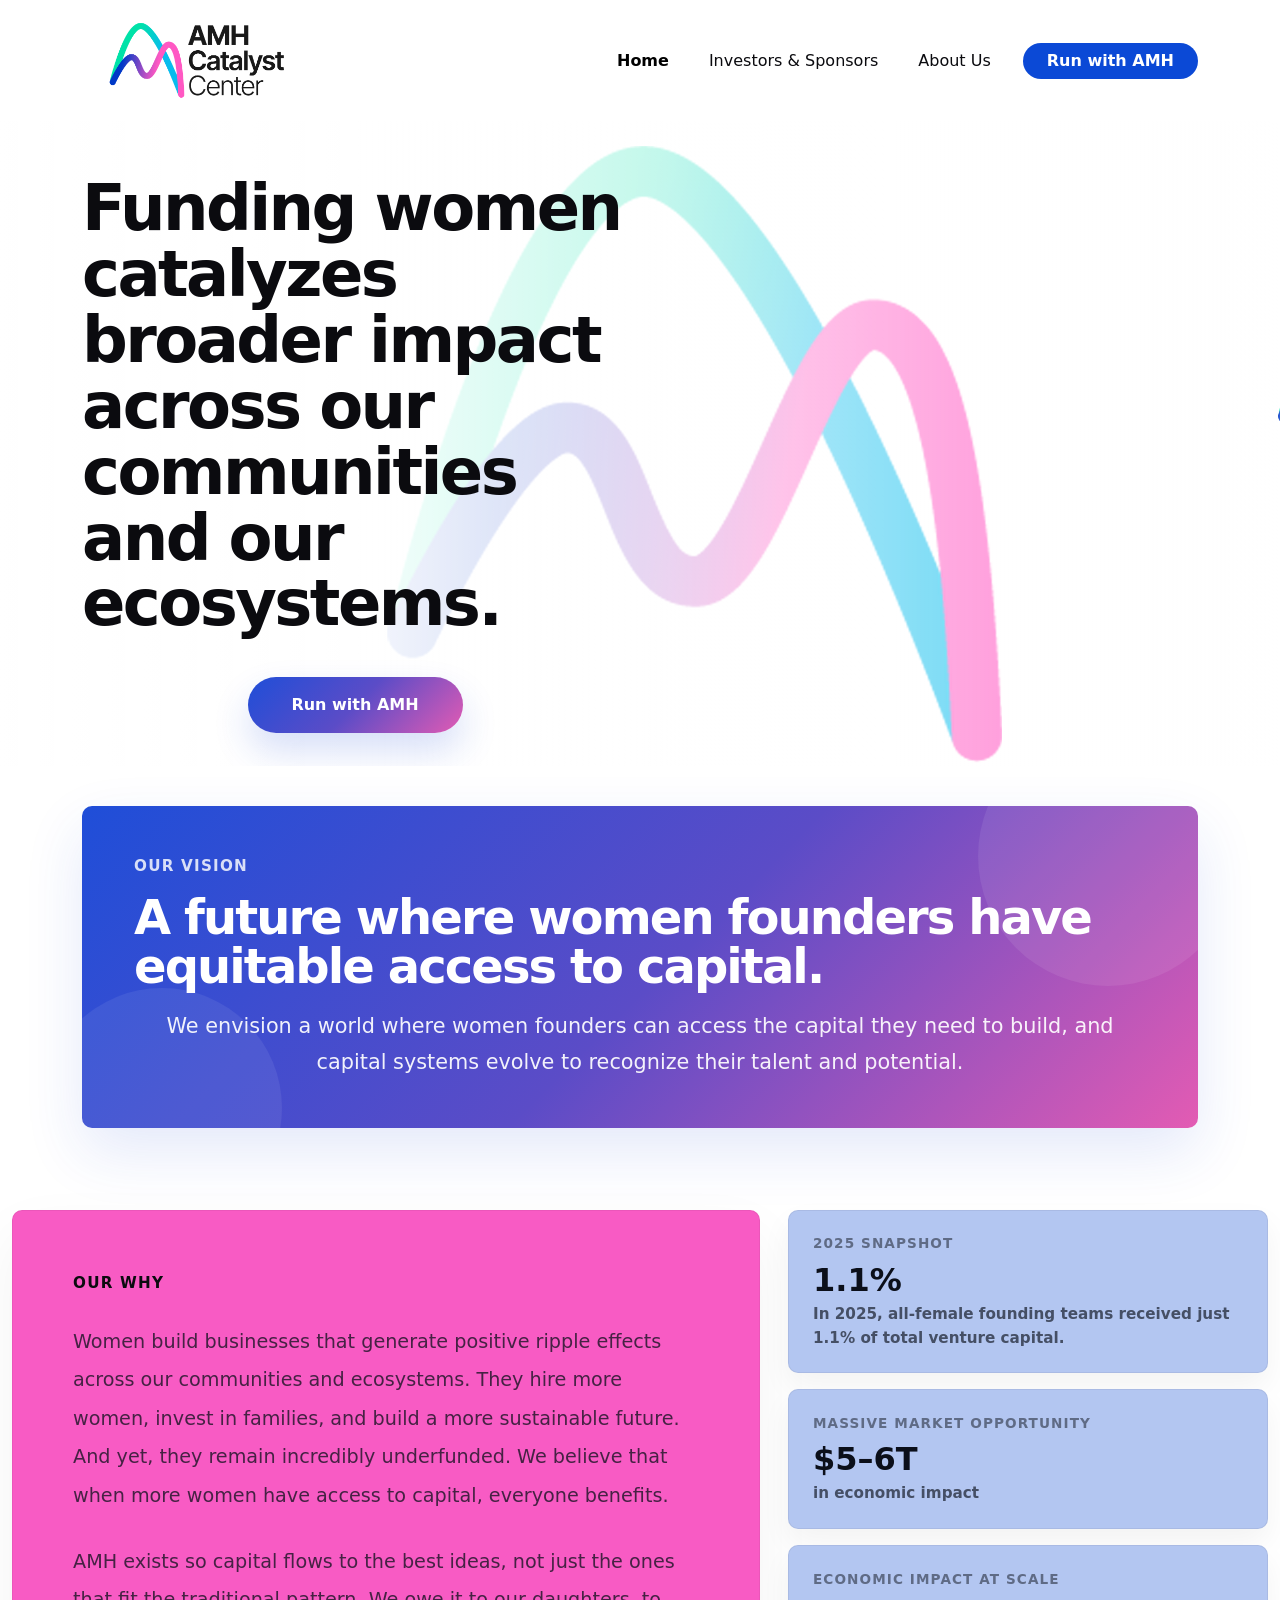
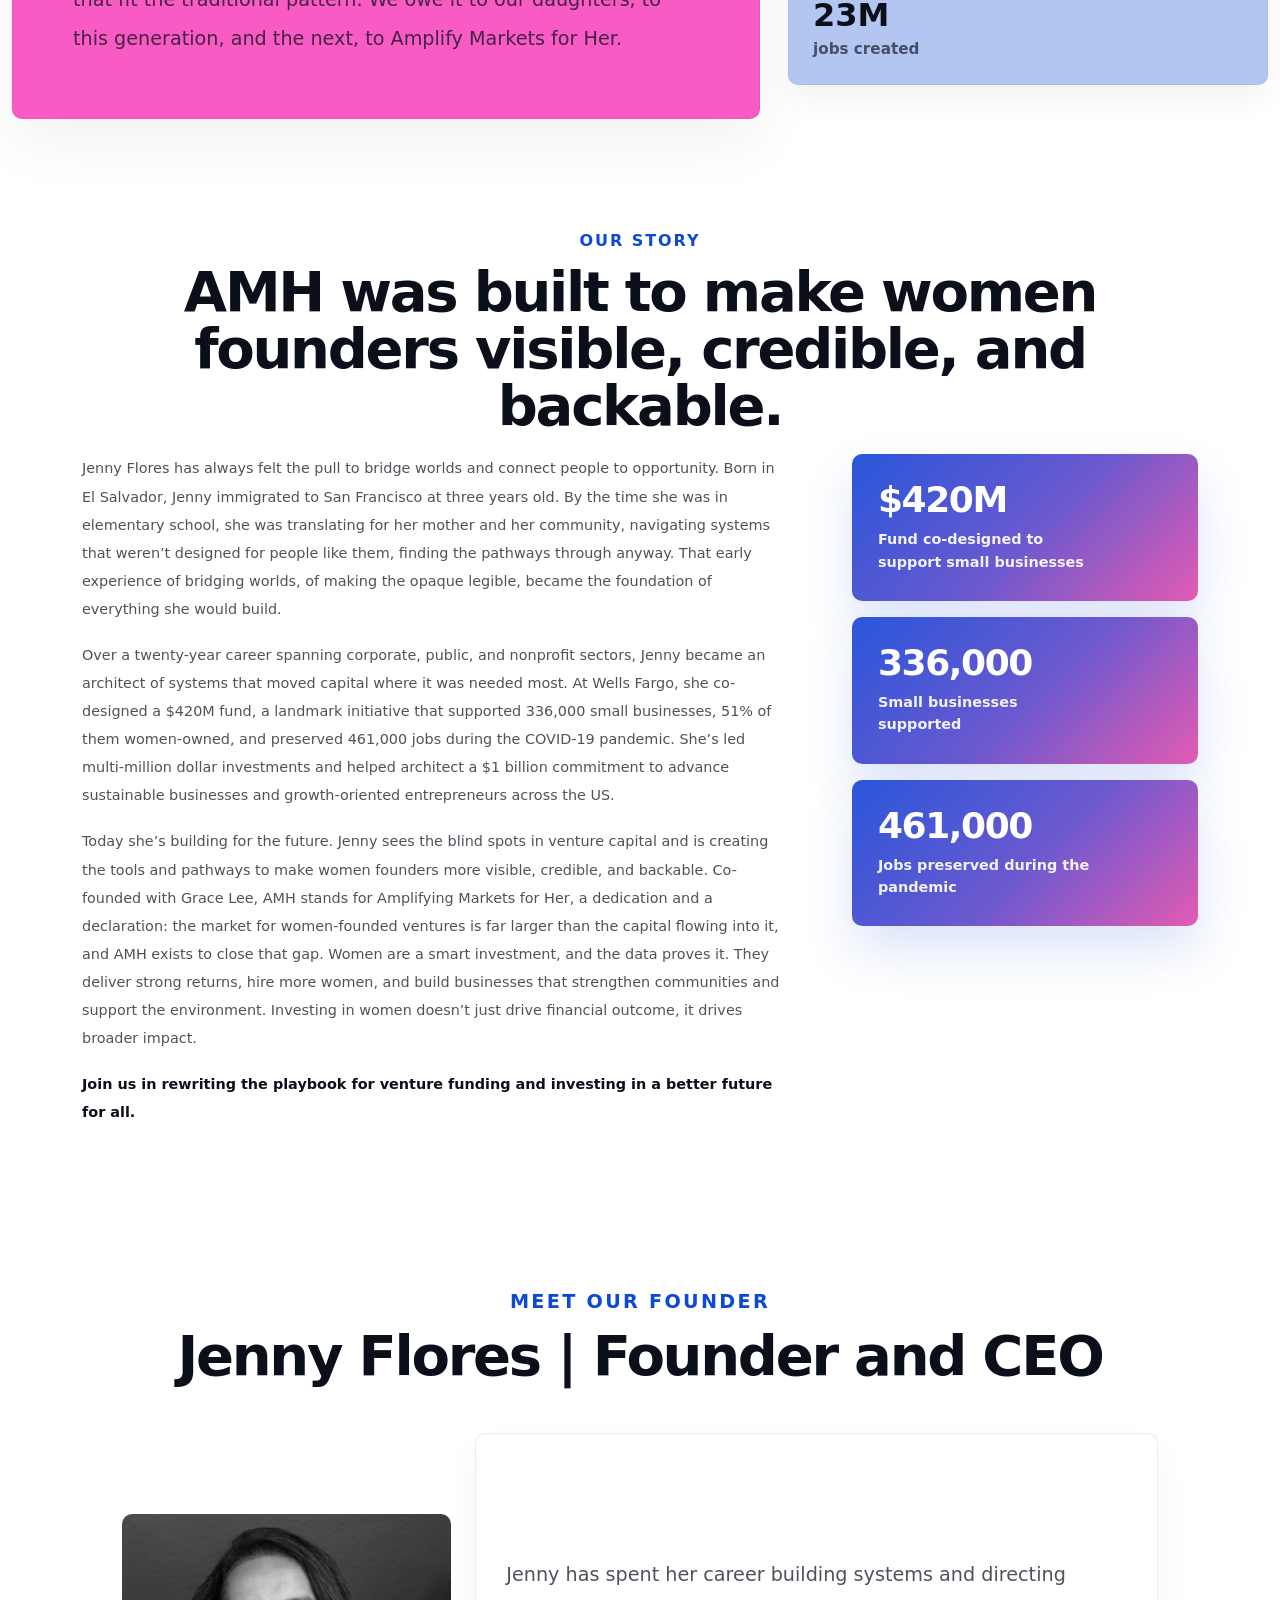
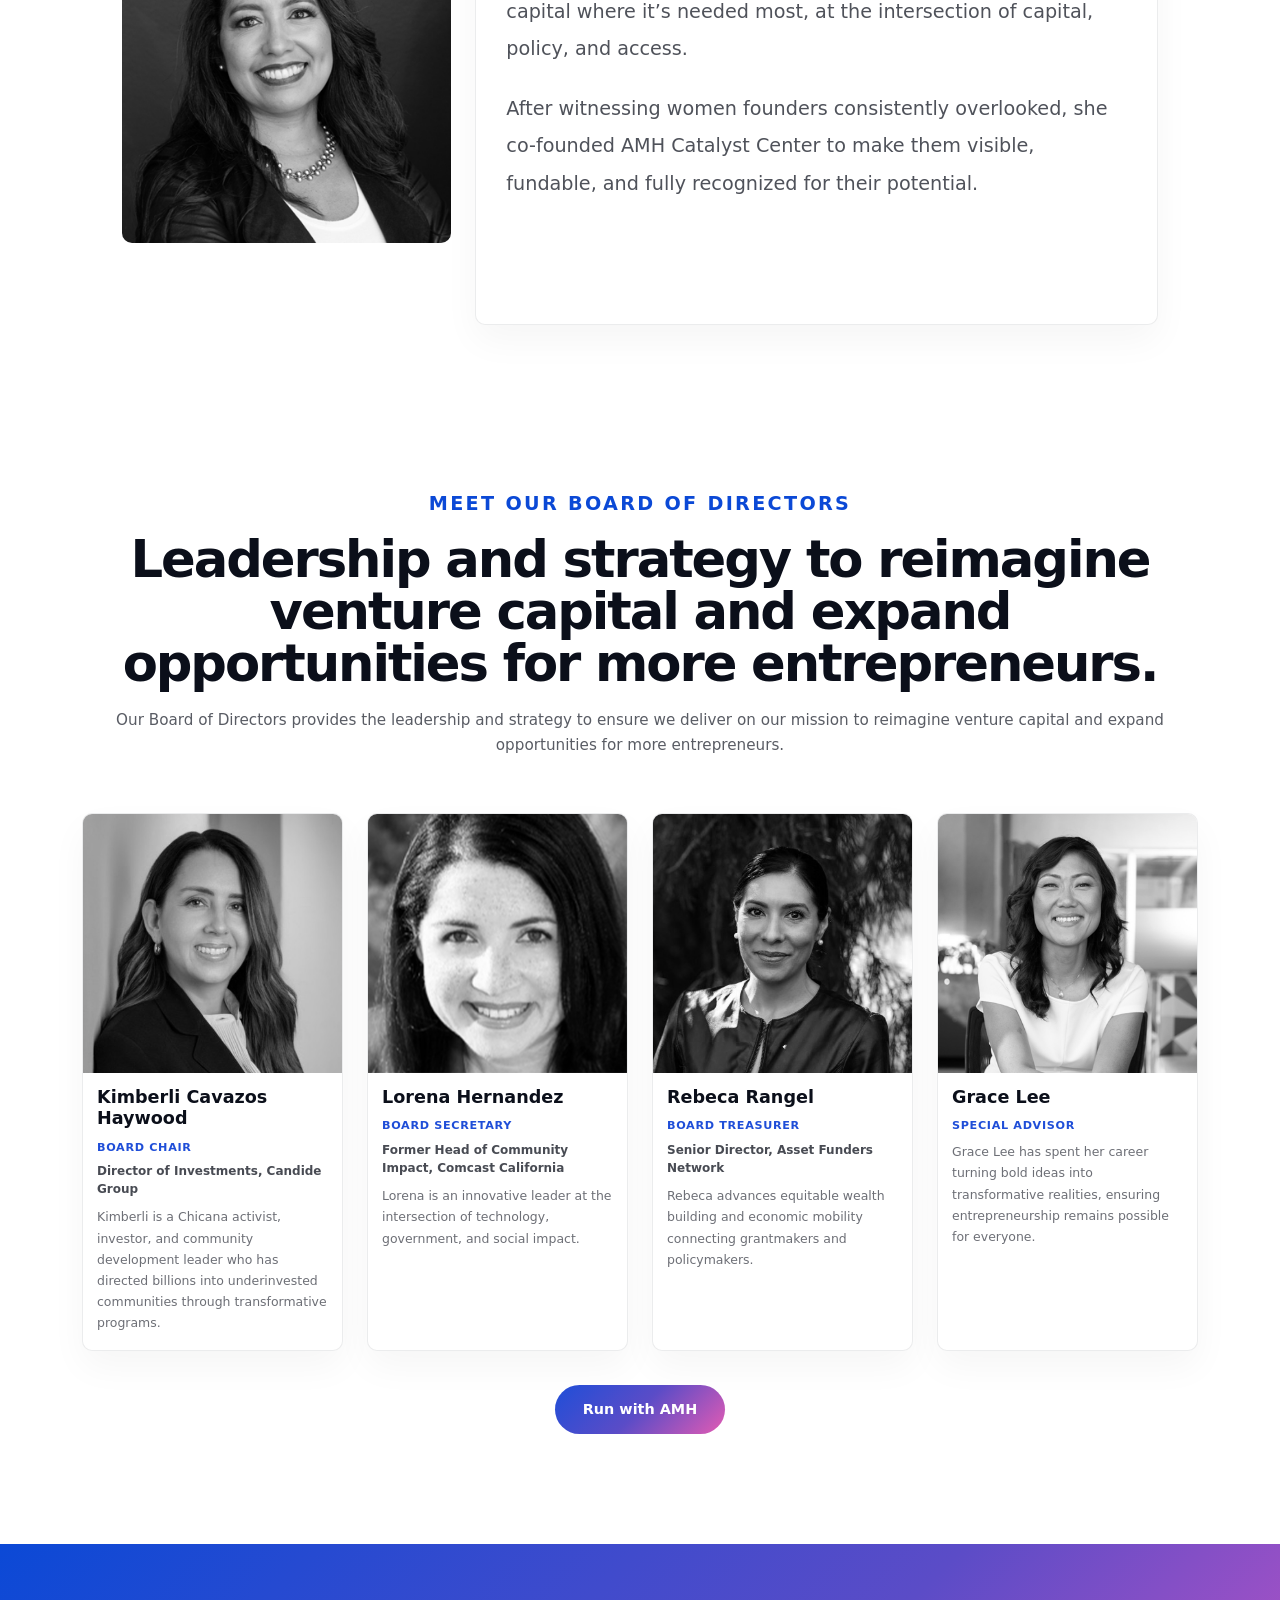
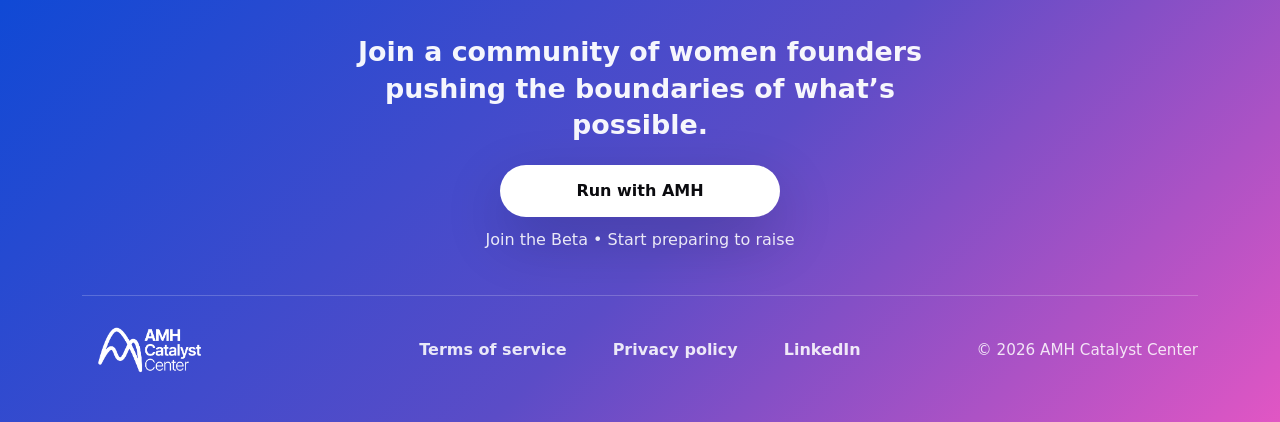
==== commit 2b028bde: "changes" ====
--- a/about.html
+++ b/about.html
@@ -68,282 +68,249 @@
         </div>
       </nav>
     </header>
-    <main class="about-page">
+    <main>
       <section class="about-hero">
+        <div class="about-hero__overlay"></div>
+
         <div class="container">
-          <div class="row align-items-center g-4">
+          <div class="row justify-content-between align-items-center">
+            <div class="col-lg-6">
+              <div class="about-hero__content" data-aos="fade-up">
+                <h1 class="about-hero__title">
+                  Funding women catalyzes broader impact across our communities
+                  and our ecosystems.
+                </h1>
+
+                <a href="#" class="about-hero__cta"> Run with AMH </a>
+              </div>
+            </div>
+          </div>
+        </div>
+      </section>
+      <section class="about-vision">
+        <div class="container">
+          <div class="about-vision__card" data-aos="fade-up">
+            <span class="about-vision__eyebrow">Our Vision</span>
+
+            <h2 class="about-vision__title">
+              A future where women founders have equitable access to capital.
+            </h2>
+
+            <p class="about-vision__text">
+              We envision a world where women founders can access the capital
+              they need to build, and capital systems evolve to recognize their
+              talent and potential.
+            </p>
+          </div>
+        </div>
+      </section>
+      <section class="about-why">
+        <div class="container-fluid">
+          <div class="about-why__grid">
+            <div class="about-why__main" data-aos="fade-up">
+              <div
+                class="about-why__main-shape about-why__main-shape--one"
+              ></div>
+              <div
+                class="about-why__main-shape about-why__main-shape--two"
+              ></div>
+              <div
+                class="about-why__main-shape about-why__main-shape--three"
+              ></div>
+
+              <div class="about-why__main-inner">
+                <span class="about-why__eyebrow">Our Why</span>
+
+                <p class="about-why__text">
+                  Women build businesses that generate positive ripple effects
+                  across our communities and ecosystems. They hire more women,
+                  invest in families, and build a more sustainable future. And
+                  yet, they remain incredibly underfunded. We believe that when
+                  more women have access to capital, everyone benefits.
+                </p>
+
+                <p class="about-why__text about-why__text--last">
+                  AMH exists so capital flows to the best ideas, not just the
+                  ones that fit the traditional pattern. We owe it to our
+                  daughters, to this generation, and the next, to Amplify
+                  Markets for Her.
+                </p>
+              </div>
+            </div>
+
             <div
-              class="col-lg-6"
-              data-aos="fade-right"
-              data-aos-duration="700"
-              data-aos-once="true"
+              class="about-why__side"
+              data-aos="fade-up"
+              data-aos-delay="120"
             >
-              <div class="about-hero__image">
-                <img
-                  src="assets/emprendedoras-(3).png"
-                  alt="Jenny Flores, Founder and CEO of AMH Catalyst Center"
-                  class="about-hero__img"
-                />
-              </div>
-            </div>
-
-            <div
-              class="col-lg-6"
-              data-aos="fade-left"
-              data-aos-duration="700"
-              data-aos-delay="80"
-              data-aos-once="true"
-            >
-              <span class="about-page__eyebrow">About AMH Catalyst Center</span>
-              <h1 class="about-page__title">
-                Funding women creates positive ripple effects across our
-                communities and our ecosystems.
-              </h1>
-              <p class="about-page__lead">
-                We build the infrastructure that gets women funded and they do
-                the rest.
-              </p>
-            </div>
-          </div>
-        </div>
-      </section>
-
-      <section class="about-pillars">
-        <div class="container">
-          <div class="row g-4 align-items-stretch">
-            <div
-              class="col-lg-4"
-              data-aos="fade-up"
-              data-aos-duration="650"
-              data-aos-once="true"
-            >
-              <article class="about-card about-card--gradient">
-                <span class="about-card__label">Our Vision</span>
-                <p>
-                  We envision a world where women founders can access the
-                  capital they need to build, and capital systems evolve to
-                  recognize their talent and potential.
-                </p>
-              </article>
-            </div>
-
-            <div
-              class="col-lg-5"
-              data-aos="fade-up"
-              data-aos-duration="650"
-              data-aos-delay="90"
-              data-aos-once="true"
-            >
-              <article class="about-card">
-                <span class="about-card__label">Our Why</span>
-                <p>
-                  Women build businesses that create positive ripple effects
-                  across our communities and ecosystems. They hire more women,
-                  invest in families, build for communities, and a more
-                  sustainable future. And yet, they remain incredibly
-                  underfunded.
-                </p>
-                <p>
-                  We believe that when more women have access to capital,
-                  everyone benefits. AMH exists to level the playing field, so
-                  the future is shaped by the best ideas, not by limited access
-                  to capital. We owe it to our daughters, to this generation,
-                  and the next, to Amplify Markets for Her.
-                </p>
-              </article>
-            </div>
-
-            <div
-              class="col-lg-3"
-              data-aos="zoom-in"
-              data-aos-duration="650"
-              data-aos-delay="140"
-              data-aos-once="true"
-            >
-              <article class="about-stat-card">
-                <span class="about-stat-card__eyebrow">2025 Snapshot</span>
-                <div class="about-stat-card__value">1.1%</div>
-                <p class="about-stat-card__text">
+              <div class="about-why__tip">
+                <span class="about-why__tip-label">2025 Snapshot</span>
+                <strong
+                  class="about-why__tip-number about-why__tip-number--blue"
+                  >1.1%</strong
+                >
+                <p class="about-why__tip-note">
                   In 2025, all-female founding teams received just 1.1% of total
                   venture capital.
                 </p>
-              </article>
+              </div>
+
+              <div class="about-why__tip">
+                <span class="about-why__tip-label"
+                  >Massive Market Opportunity</span
+                >
+                <strong class="about-why__tip-number">$5–6T</strong>
+                <p class="about-why__tip-note">in economic impact</p>
+              </div>
+
+              <div class="about-why__tip">
+                <span class="about-why__tip-label"
+                  >Economic Impact at Scale</span
+                >
+                <strong class="about-why__tip-number">23M</strong>
+                <p class="about-why__tip-note">jobs created</p>
+              </div>
             </div>
           </div>
         </div>
       </section>
-
-      <section class="about-story">
+      <section class="amh-story">
         <div class="container">
-          <div class="about-section__head text-center">
-            <span
-              class="about-page__eyebrow"
-              data-aos="fade-up"
-              data-aos-duration="650"
-              data-aos-once="true"
-            >
-              Our Story
-            </span>
-            <h2
-              class="about-section__title"
-              data-aos="fade-up"
-              data-aos-duration="650"
-              data-aos-delay="70"
-              data-aos-once="true"
-            >
+          <div class="amh-story__heading text-center" data-aos="fade-up">
+            <span class="amh-story__eyebrow">Our Story</span>
+            <h2 class="amh-story__title">
               AMH was built to make women founders visible, credible, and
               backable.
             </h2>
           </div>
 
           <div class="row g-4 align-items-start">
-            <div
-              class="col-lg-8"
-              data-aos="fade-up"
-              data-aos-duration="700"
-              data-aos-once="true"
-            >
-              <div class="about-story__copy">
-                <p>
-                  Some people stumble into purpose. Jenny Flores stumbled into a
-                  broken system and decided to build a better one. Born in El
-                  Salvador, Jenny immigrated to San Francisco at three years
-                  old. By the time she was in elementary school, she was
-                  translating for her mother and her community, navigating
-                  systems that weren’t designed for people like them, and
-                  finding the pathways through anyway.
-                </p>
-
-                <p>
-                  That early experience of bridging worlds, of making the opaque
-                  legible, became the foundation of everything she would build.
-                  Across a twenty-year career spanning corporate, public, and
+            <div class="col-lg-8">
+              <div
+                class="amh-story__content"
+                data-aos="fade-up"
+                data-aos-delay="80"
+              >
+                <p class="amh-story__text">
+                  Jenny Flores has always felt the pull to bridge worlds and
+                  connect people to opportunity. Born in El Salvador, Jenny
+                  immigrated to San Francisco at three years old. By the time
+                  she was in elementary school, she was translating for her
+                  mother and her community, navigating systems that weren’t
+                  designed for people like them, finding the pathways through
+                  anyway. That early experience of bridging worlds, of making
+                  the opaque legible, became the foundation of everything she
+                  would build.
+                </p>
+
+                <p class="amh-story__text">
+                  Over a twenty-year career spanning corporate, public, and
                   nonprofit sectors, Jenny became an architect of systems that
-                  moved capital where it was needed most.
-                </p>
-
-                <p>
-                  At Wells Fargo, she co-designed a $420M fund, a landmark
-                  initiative that supported 336,000 small businesses, 51% of
-                  them women-owned, and preserved 461,000 jobs during the
-                  COVID-19 pandemic. She’s led multi-million dollar investments
-                  and a billion dollar fund targeting growth-oriented
-                  entrepreneurs across the US.
-                </p>
-
-                <p>
+                  moved capital where it was needed most. At Wells Fargo, she
+                  co-designed a $420M fund, a landmark initiative that supported
+                  336,000 small businesses, 51% of them women-owned, and
+                  preserved 461,000 jobs during the COVID-19 pandemic. She’s led
+                  multi-million dollar investments and helped architect a $1
+                  billion commitment to advance sustainable businesses and
+                  growth-oriented entrepreneurs across the US.
+                </p>
+
+                <p class="amh-story__text">
                   Today she’s building for the future. Jenny sees the blind
                   spots in venture capital and is creating the tools and
                   pathways to make women founders more visible, credible, and
                   backable. Co-founded with Grace Lee, AMH stands for Amplifying
                   Markets for Her, a dedication and a declaration: the market
                   for women-founded ventures is far larger than the capital
-                  flowing into it, and AMH exists to close that gap.
-                </p>
-
-                <p>
-                  Women are a smart investment, and the data proves it. They
-                  deliver strong returns, hire more women, and build businesses
-                  that strengthen communities and support the environment.
-                  Investing in women doesn’t just drive financial outcome, it
-                  drives broader impact.
-                </p>
-
-                <p class="about-story__closing">
+                  flowing into it, and AMH exists to close that gap. Women are a
+                  smart investment, and the data proves it. They deliver strong
+                  returns, hire more women, and build businesses that strengthen
+                  communities and support the environment. Investing in women
+                  doesn’t just drive financial outcome, it drives broader
+                  impact.
+                </p>
+
+                <p class="amh-story__text amh-story__text--strong">
                   Join us in rewriting the playbook for venture funding and
                   investing in a better future for all.
                 </p>
               </div>
             </div>
 
-            <div
-              class="col-lg-4"
-              data-aos="fade-up"
-              data-aos-duration="700"
-              data-aos-delay="100"
-              data-aos-once="true"
-            >
-              <div class="about-story__stats">
-                <div class="about-mini-stat">
-                  <div class="about-mini-stat__value">$420M</div>
-                  <div class="about-mini-stat__label">
+            <div class="col-lg-4">
+              <div class="amh-story__stats">
+                <div
+                  class="amh-story__stat"
+                  data-aos="fade-up"
+                  data-aos-delay="120"
+                >
+                  <strong class="amh-story__stat-number">$420M</strong>
+                  <span class="amh-story__stat-label">
                     Fund co-designed to support small businesses
-                  </div>
-                </div>
-
-                <div class="about-mini-stat">
-                  <div class="about-mini-stat__value">336,000</div>
-                  <div class="about-mini-stat__label">
+                  </span>
+                </div>
+
+                <div
+                  class="amh-story__stat"
+                  data-aos="fade-up"
+                  data-aos-delay="180"
+                >
+                  <strong class="amh-story__stat-number">336,000</strong>
+                  <span class="amh-story__stat-label">
                     Small businesses supported
-                  </div>
-                </div>
-
-                <div class="about-mini-stat">
-                  <div class="about-mini-stat__value">461,000</div>
-                  <div class="about-mini-stat__label">
+                  </span>
+                </div>
+
+                <div
+                  class="amh-story__stat"
+                  data-aos="fade-up"
+                  data-aos-delay="240"
+                >
+                  <strong class="amh-story__stat-number">461,000</strong>
+                  <span class="amh-story__stat-label">
                     Jobs preserved during the pandemic
-                  </div>
+                  </span>
                 </div>
               </div>
             </div>
           </div>
         </div>
       </section>
-
-      <section class="about-founder">
+      <section class="amh-founder">
         <div class="container">
-          <div class="about-section__head text-center">
-            <span
-              class="about-page__eyebrow"
-              data-aos="fade-up"
-              data-aos-duration="650"
-              data-aos-once="true"
-            >
-              Meet Our Founder
-            </span>
-            <h2
-              class="about-section__title"
-              data-aos="fade-up"
-              data-aos-duration="650"
-              data-aos-delay="70"
-              data-aos-once="true"
-            >
-              Jenny Flores | Founder and CEO
-            </h2>
-          </div>
-
-          <div class="row g-4 align-items-center">
-            <div
-              class="col-lg-4"
-              data-aos="fade-right"
-              data-aos-duration="700"
-              data-aos-once="true"
-            >
-              <div class="team-card team-card--founder">
-                <div class="team-card__image">
-                  <img
-                    src="assets/emprendedoras-(3).png"
-                    alt="Jenny Flores"
-                    class="team-card__img"
-                  />
-                </div>
-              </div>
-            </div>
-
-            <div
-              class="col-lg-8"
-              data-aos="fade-left"
-              data-aos-duration="700"
-              data-aos-delay="80"
-              data-aos-once="true"
-            >
-              <div class="team-card__content team-card__content--founder">
-                <p>
+          <div class="amh-founder__heading text-center" data-aos="fade-up">
+            <span class="amh-founder__eyebrow">Meet Our Founder</span>
+            <h2 class="amh-founder__title">Jenny Flores | Founder and CEO</h2>
+          </div>
+
+          <div class="row align-items-center g-4">
+            <div class="col-lg-4">
+              <div
+                class="amh-founder__photo-wrap"
+                data-aos="fade-up"
+                data-aos-delay="80"
+              >
+                <img
+                  src="assets/emprendedoras-(3).png"
+                  alt="Jenny Flores"
+                  class="amh-founder__photo"
+                />
+              </div>
+            </div>
+
+            <div class="col-lg-8">
+              <div
+                class="amh-founder__card"
+                data-aos="fade-up"
+                data-aos-delay="140"
+              >
+                <p class="amh-founder__text">
                   Jenny has spent her career building systems and directing
                   capital where it’s needed most, at the intersection of
                   capital, policy, and access.
                 </p>
-                <p>
+
+                <p class="amh-founder__text amh-founder__text--last">
                   After witnessing women founders consistently overlooked, she
                   co-founded AMH Catalyst Center to make them visible, fundable,
                   and fully recognized for their potential.
@@ -353,153 +320,148 @@
           </div>
         </div>
       </section>
-
-      <section class="about-board">
+      <section class="amh-board">
         <div class="container">
-          <div class="about-section__head text-center">
-            <span
-              class="about-page__eyebrow"
-              data-aos="fade-up"
-              data-aos-duration="650"
-              data-aos-once="true"
-            >
-              Meet Our Board of Directors
-            </span>
-            <h2
-              class="about-section__title"
-              data-aos="fade-up"
-              data-aos-duration="650"
-              data-aos-delay="70"
-              data-aos-once="true"
-            >
+          <div class="amh-board__head text-center" data-aos="fade-up">
+            <span class="amh-board__eyebrow">Meet Our Board of Directors</span>
+            <h2 class="amh-board__title">
               Leadership and strategy to reimagine venture capital and expand
               opportunities for more entrepreneurs.
             </h2>
-            <p
-              class="about-section__lead"
-              data-aos="fade-up"
-              data-aos-duration="650"
-              data-aos-delay="120"
-              data-aos-once="true"
-            >
+            <p class="amh-board__lead">
               Our Board of Directors provides the leadership and strategy to
-              ensure we deliver on our mission.
+              ensure we deliver on our mission to reimagine venture capital and
+              expand opportunities for more entrepreneurs.
             </p>
           </div>
 
           <div class="row g-4">
-            <div
-              class="col-lg-4 col-md-6"
-              data-aos="fade-up"
-              data-aos-duration="650"
-              data-aos-once="true"
-            >
-              <article class="board-card">
-                <div class="board-card__image">
+            <!-- Kimberly -->
+            <div class="col-lg-3 col-md-6">
+              <article
+                class="amh-board__card"
+                data-aos="fade-up"
+                data-aos-delay="60"
+              >
+                <div class="amh-board__image-wrap">
                   <img
                     src="assets/kimberly.png"
                     alt="Kimberli Cavazos Haywood"
-                    class="board-card__img"
+                    class="amh-board__image"
                   />
                 </div>
-                <div class="board-card__body">
-                  <h3 class="board-card__name">Kimberli Cavazos Haywood</h3>
-                  <p class="board-card__role">Board Chair</p>
-                  <p class="board-card__company">
+
+                <div class="amh-board__body">
+                  <h3 class="amh-board__name">Kimberli Cavazos Haywood</h3>
+                  <span class="amh-board__role">Board Chair</span>
+                  <p class="amh-board__position">
                     Director of Investments, Candide Group
                   </p>
-                  <p class="board-card__text">
+                  <p class="amh-board__bio">
                     Kimberli is a Chicana activist, investor, and community
                     development leader who has directed billions into
                     underinvested communities through transformative programs.
-                    Today, she champions a more inclusive and resilient future
-                    at Candide Group, addressing critical social and economic
-                    issues.
                   </p>
                 </div>
               </article>
             </div>
 
-            <div
-              class="col-lg-4 col-md-6"
-              data-aos="fade-up"
-              data-aos-duration="650"
-              data-aos-delay="90"
-              data-aos-once="true"
-            >
-              <article class="board-card">
-                <div class="board-card__image">
+            <!-- Lorena -->
+            <div class="col-lg-3 col-md-6">
+              <article
+                class="amh-board__card"
+                data-aos="fade-up"
+                data-aos-delay="120"
+              >
+                <div class="amh-board__image-wrap">
                   <img
                     src="assets/lorena.png"
                     alt="Lorena Hernandez"
-                    class="board-card__img"
+                    class="amh-board__image"
                   />
                 </div>
-                <div class="board-card__body">
-                  <h3 class="board-card__name">Lorena Hernandez</h3>
-                  <p class="board-card__role">Board Secretary</p>
-                  <p class="board-card__company">
+
+                <div class="amh-board__body">
+                  <h3 class="amh-board__name">Lorena Hernandez</h3>
+                  <span class="amh-board__role">Board Secretary</span>
+                  <p class="amh-board__position">
                     Former Head of Community Impact, Comcast California
                   </p>
-                  <p class="board-card__text">
-                    Lorena is an innovative leader at the nexus of technology,
-                    government, and social impact. At Comcast, she spearheaded
-                    community impact efforts and award-winning partnerships
-                    across California, advancing programs and policies that
-                    drive upward mobility for youth and families.
+                  <p class="amh-board__bio">
+                    Lorena is an innovative leader at the intersection of
+                    technology, government, and social impact.
                   </p>
                 </div>
               </article>
             </div>
 
-            <div
-              class="col-lg-4 col-md-6"
-              data-aos="fade-up"
-              data-aos-duration="650"
-              data-aos-delay="180"
-              data-aos-once="true"
-            >
-              <article class="board-card">
-                <div class="board-card__image">
+            <!-- Rebeca -->
+            <div class="col-lg-3 col-md-6">
+              <article
+                class="amh-board__card"
+                data-aos="fade-up"
+                data-aos-delay="180"
+              >
+                <div class="amh-board__image-wrap">
                   <img
                     src="assets/rebeca.png"
                     alt="Rebeca Rangel"
-                    class="board-card__img"
+                    class="amh-board__image"
                   />
                 </div>
-                <div class="board-card__body">
-                  <h3 class="board-card__name">Rebeca Rangel</h3>
-                  <p class="board-card__role">Board Member</p>
-                  <p class="board-card__company">
+
+                <div class="amh-board__body">
+                  <h3 class="amh-board__name">Rebeca Rangel</h3>
+                  <span class="amh-board__role">Board Treasurer</span>
+                  <p class="amh-board__position">
                     Senior Director, Asset Funders Network
                   </p>
-                  <p class="board-card__text">
-                    Rebeca is the Bay Area Program Officer at Asset Funders
-                    Network, advancing equitable wealth building and economic
-                    mobility by connecting grantmakers, policymakers, and
-                    stakeholders. She holds a BA from Stanford, an MPP from
-                    Harvard Kennedy School, and a JD from Northwestern.
+                  <p class="amh-board__bio">
+                    Rebeca advances equitable wealth building and economic
+                    mobility connecting grantmakers and policymakers.
                   </p>
                 </div>
               </article>
             </div>
+
+            <!-- Grace -->
+            <div class="col-lg-3 col-md-6">
+              <article
+                class="amh-board__card"
+                data-aos="fade-up"
+                data-aos-delay="240"
+              >
+                <div class="amh-board__image-wrap">
+                  <img
+                    src="assets/grace.png"
+                    alt="Grace Lee"
+                    class="amh-board__image"
+                  />
+                </div>
+
+                <div class="amh-board__body">
+                  <h3 class="amh-board__name">Grace Lee</h3>
+                  <span class="amh-board__role">Special Advisor</span>
+                  <p class="amh-board__bio">
+                    Grace Lee has spent her career turning bold ideas into
+                    transformative realities, ensuring entrepreneurship remains
+                    possible for everyone.
+                  </p>
+                </div>
+              </article>
+            </div>
           </div>
 
           <div
-            class="about-page__cta"
+            class="amh-board__cta-wrap text-center"
             data-aos="fade-up"
-            data-aos-duration="650"
-            data-aos-delay="100"
-            data-aos-once="true"
+            data-aos-delay="280"
           >
-            <a href="./contact.html" class="btn amh-nav-cta rounded-pill px-4">
-              Run with AMH
-            </a>
+            <a href="#" class="amh-board__cta">Run with AMH</a>
           </div>
         </div>
       </section>
     </main>
-
     <footer class="amh-footer">
       <div class="container">
         <div class="amh-footer__top">
--- a/style/style.css
+++ b/style/style.css
@@ -262,6 +262,18 @@
   max-width: 62ch;
 }
 
+.amh-timeline__intro {
+  margin: 0 0 20px 28px;
+}
+
+.amh-timeline__label {
+  margin: 0;
+  font-size: 1.2rem;
+  line-height: 1.2;
+  font-weight: 800;
+  color: #0b0b0f;
+}
+
 .amh-quote {
   margin: 10px;
   padding: 18px 18px;
@@ -278,7 +290,6 @@
   color: rgba(11, 11, 15, 0.88);
 }
 
-/* Steps */
 .amh-steps {
   position: relative;
   padding-left: 28px;
@@ -310,19 +321,15 @@
   align-items: start;
   padding: 16px 16px;
   border: 1px solid rgba(11, 11, 15, 0.08);
-  background: #fff;
-  box-shadow: 0 18px 45px rgba(0, 0, 0, 0.06);
   transition:
     transform 180ms ease,
     box-shadow 180ms ease;
-
   background: linear-gradient(
     135deg,
     rgba(28, 78, 216, 0.95) 0%,
     rgba(107, 92, 255, 0.9) 50%,
     rgba(255, 88, 195, 0.85) 100%
   );
-
   color: #ffffff;
   border-radius: 10px;
   box-shadow: 0 20px 50px rgba(0, 0, 0, 0.15);
@@ -360,6 +367,7 @@
   line-height: 1.6;
   color: rgba(11, 11, 15, 0.72);
 }
+
 .amh-quote--below {
   margin-top: 16px;
 }
@@ -613,11 +621,14 @@
     background-position: 60% 58%;
   }
 }
-/*underpriced*/
 .amh-proof {
   background: #ffffff;
   padding-top: 120px;
   padding-bottom: 120px;
+}
+
+.amh-proof__copy {
+  max-width: 580px;
 }
 
 .amh-proof__eyebrow {
@@ -648,22 +659,55 @@
 
 .amh-proof__btn {
   background: #ea5dc5;
-  color: white;
+  color: #ffffff;
   border-radius: 999px;
   padding: 12px 22px;
   font-weight: 650;
   border: 0;
+  transition:
+    background 0.3s ease,
+    color 0.3s ease,
+    transform 0.3s ease;
 }
 
 .amh-proof__btn:hover {
   background: #062fc0;
   color: #ffffff;
-}
-
-/* GRID NUEVO */
+  transform: translateY(-2px);
+}
+
+.amh-proof__highlights {
+  margin-top: 60px;
+  display: grid;
+  gap: 14px;
+  max-width: 520px;
+}
+
+.amh-proof__highlight {
+  margin: 0;
+  padding-left: 18px;
+  position: relative;
+  color: #0b0b0b;
+  font-size: 1.35rem;
+  line-height: 1.45;
+  font-weight: 750;
+}
+
+.amh-proof__highlight::before {
+  content: "";
+  position: absolute;
+  left: 0;
+  top: 0.8em;
+  width: 6px;
+  height: 6px;
+  border-radius: 999px;
+  transform: translateY(-50%);
+  background: linear-gradient(135deg, #1f4ed8 0%, #5b4cc7 50%, #e35bb3 100%);
+}
+
 .amh-proof__grid {
   display: grid;
-  grid-template-columns: 1fr;
+  grid-template-columns: repeat(2, 1fr);
   gap: 20px;
   max-width: 520px;
   margin: 0 auto;
@@ -674,9 +718,10 @@
   gap: 14px;
   align-items: flex-start;
   border-radius: 18px;
-  padding: 22px 22px;
+  padding: 20px 18px;
   background: #ffffff;
   border: 1px solid rgba(11, 11, 11, 0.1);
+  min-height: 188px;
   transition:
     transform 0.35s ease,
     box-shadow 0.35s ease,
@@ -713,16 +758,22 @@
   transform: scale(1.08);
 }
 
+.amh-proof__meta {
+  display: flex;
+  flex-direction: column;
+  gap: 4px;
+}
+
 .amh-proof__chipTitle {
-  margin: 0 0 6px 0;
+  margin: 0;
   color: rgba(11, 11, 11, 0.78);
   font-weight: 650;
   font-size: 0.98rem;
-  line-height: 1.2;
+  line-height: 1.4;
 }
 
 .amh-proof__chipValue {
-  margin: 0;
+  margin: 6px 0 0 0;
   color: #0b0b0b;
   font-weight: 900;
   letter-spacing: -0.02em;
@@ -734,13 +785,13 @@
   margin: 6px 0 0 0;
   color: rgba(11, 11, 11, 0.62);
   font-size: 0.98rem;
-  line-height: 1.25;
+  line-height: 1.4;
 }
 
 .amh-proof__closing {
-  margin: 20px 0 0 0;
-  color: black;
-  font-weight: 650;
+  margin: 28px 0 0 0;
+  color: #000000;
+  font-weight: 700;
   font-size: 2rem;
   text-align: center;
 }
@@ -1025,238 +1076,137 @@
   font-size: 0.95rem;
   color: rgba(255, 255, 255, 0.85);
 }
-/*about*/
-.about-page {
-  background: #ffffff;
-  color: #0b0f1a;
+
+.leader-card {
+  height: 100%;
   overflow: hidden;
-}
-
-.about-hero {
-  padding: 40px 0 70px 0;
-}
-
-.about-page__eyebrow {
-  display: inline-block;
-  margin-bottom: 16px;
-  font-size: 0.92rem;
-  font-weight: 800;
-  letter-spacing: 0.08em;
-  text-transform: uppercase;
-  color: rgba(11, 15, 26, 0.58);
-}
-
-.about-page__title {
-  margin: 0 0 18px 0;
-  font-weight: 900;
-  letter-spacing: -0.04em;
-  line-height: 1.02;
-  font-size: 4rem;
-  color: #0b0f1a;
-  max-width: 15ch;
-}
-
-.about-page__lead {
-  margin: 0;
-  font-size: 1.35rem;
-  line-height: 1.65;
-  color: rgba(11, 15, 26, 0.76);
-  max-width: 28ch;
-}
-
-.about-hero__image {
-  position: relative;
   border-radius: 10px;
-  overflow: hidden;
-  box-shadow: 0 24px 60px rgba(11, 15, 26, 0.14);
-  background: rgba(11, 15, 26, 0.03);
-}
-
-.about-hero__img {
-  width: 100%;
-  display: block;
-  object-fit: cover;
-  border-radius: 10px;
-}
-
-.about-pillars {
-  padding: 10px 0 50px 0;
-}
-
-.about-card {
-  height: 100%;
-  border-radius: 10px;
-  padding: 28px 24px;
   background: #ffffff;
   border: 1px solid rgba(11, 15, 26, 0.08);
-  box-shadow: 0 18px 46px rgba(11, 15, 26, 0.08);
-}
-
-.about-card--gradient {
-  background: linear-gradient(135deg, #1f4ed8 0%, #5b4cc7 45%, #e35bb3 100%);
-  border: none;
-  box-shadow: 0 20px 54px rgba(11, 15, 26, 0.14);
-}
-
-.about-card__label {
+  box-shadow: 0 20px 55px rgba(15, 23, 42, 0.05);
+}
+
+.leader-card__imageWrap {
+  background: linear-gradient(
+    135deg,
+    rgba(31, 78, 216, 0.1) 0%,
+    rgba(227, 91, 179, 0.12) 100%
+  );
+  padding: 22px 22px 0 22px;
+}
+
+.leader-card__img {
+  width: 100%;
+  height: 390px;
+  object-fit: cover;
+  border-radius: 10px 10px 0 0;
+  display: block;
+}
+
+.leader-card__body {
+  padding: 28px 28px 30px 28px;
+}
+
+.leader-card__eyebrow {
   display: inline-block;
-  margin-bottom: 16px;
+  margin-bottom: 10px;
+  color: rgba(11, 15, 26, 0.56);
   font-size: 0.88rem;
   font-weight: 800;
   letter-spacing: 0.08em;
   text-transform: uppercase;
-  color: rgba(11, 15, 26, 0.5);
-}
-
-.about-card--gradient .about-card__label {
-  color: rgba(255, 255, 255, 0.75);
-}
-
-.about-card p {
-  margin: 0 0 16px 0;
-  font-size: 1.08rem;
+}
+
+.leader-card__name {
+  margin: 0 0 14px 0;
+  color: #0b0f1a;
+  font-size: 1.9rem;
+  line-height: 1.08;
+  letter-spacing: -0.03em;
+  font-weight: 900;
+}
+
+.leader-card__text {
+  margin: 0 0 14px 0;
+  color: rgba(11, 15, 26, 0.72);
+  font-size: 1.02rem;
   line-height: 1.8;
-  color: rgba(11, 15, 26, 0.78);
-}
-
-.about-card p:last-child {
+}
+
+.leader-card__text:last-child {
   margin-bottom: 0;
 }
 
-.about-card--gradient p {
-  color: rgba(255, 255, 255, 0.94);
+.board-card {
+  height: 100%;
+  overflow: hidden;
+  border-radius: 10px;
+  background: #ffffff;
+  border: 1px solid rgba(11, 15, 26, 0.08);
+  box-shadow: 0 18px 45px rgba(15, 23, 42, 0.05);
+  transition:
+    transform 0.25s ease,
+    box-shadow 0.25s ease,
+    border-color 0.25s ease;
+}
+
+.board-card:hover {
+  transform: translateY(-4px);
+  border-color: rgba(31, 78, 216, 0.18);
+  box-shadow: 0 22px 55px rgba(15, 23, 42, 0.08);
+}
+
+.board-card__image {
+  padding: 22px 22px 0 22px;
+  background: linear-gradient(
+    135deg,
+    rgba(31, 78, 216, 0.06) 0%,
+    rgba(227, 91, 179, 0.08) 100%
+  );
+}
+
+.board-card__img {
+  width: 100%;
+  height: 300px;
+  object-fit: cover;
+  display: block;
+  border-radius: 10px 10px 0 0;
+}
+
+.board-card__body {
+  padding: 24px 22px 24px 22px;
+}
+
+.board-card__name {
+  margin: 0 0 6px 0;
+  color: #0b0f1a;
+  font-size: 1.28rem;
+  line-height: 1.18;
+  letter-spacing: -0.02em;
+  font-weight: 900;
+}
+
+.board-card__role {
+  margin: 0 0 6px 0;
+  color: #1f4ed8;
+  font-size: 0.95rem;
+  font-weight: 800;
+  line-height: 1.4;
+}
+
+.board-card__company {
+  margin: 0 0 12px 0;
+  color: rgba(11, 15, 26, 0.66);
+  font-size: 0.95rem;
+  line-height: 1.55;
   font-weight: 600;
 }
 
-.about-stat-card {
-  height: 100%;
-  border-radius: 10px;
-  padding: 28px 22px;
-  background: rgba(198, 255, 249, 0.72);
-  border: 1px solid rgba(178, 249, 241, 0.95);
-  box-shadow: 0 18px 40px rgba(11, 15, 26, 0.08);
-  display: flex;
-  flex-direction: column;
-  justify-content: center;
-}
-
-.about-stat-card__eyebrow {
-  display: inline-block;
-  margin-bottom: 14px;
-  font-size: 0.85rem;
-  font-weight: 800;
-  letter-spacing: 0.08em;
-  text-transform: uppercase;
-  color: rgba(11, 15, 26, 0.52);
-}
-
-.about-stat-card__value {
-  font-size: 4rem;
-  line-height: 1;
-  font-weight: 900;
-  letter-spacing: -0.05em;
-  color: #0b49d6;
-  margin-bottom: 14px;
-}
-
-.about-stat-card__text {
+.board-card__text {
   margin: 0;
-  font-size: 1.02rem;
+  color: rgba(11, 15, 26, 0.72);
+  font-size: 0.98rem;
   line-height: 1.75;
-  color: rgba(11, 15, 26, 0.78);
-  font-weight: 700;
-}
-
-.about-story {
-  padding: 55px 0 50px 0;
-}
-
-.about-section__head {
-  max-width: 980px;
-  margin: 0 auto 42px auto;
-}
-
-.about-section__title {
-  margin: 0;
-  font-size: clamp(2.1rem, 3.2vw, 3.4rem);
-  line-height: 1.08;
-  font-weight: 900;
-  letter-spacing: -0.035em;
-  color: #0b0f1a;
-}
-
-.about-section__lead {
-  margin: 16px auto 0 auto;
-  max-width: 70ch;
-  font-size: 1.12rem;
-  line-height: 1.75;
-  color: rgba(11, 15, 26, 0.72);
-}
-
-.about-story__copy {
-  display: grid;
-  gap: 16px;
-}
-
-.about-story__copy p {
-  margin: 0;
-  font-size: 1.12rem;
-  line-height: 1.82;
-  color: rgba(11, 15, 26, 0.78);
-}
-
-.about-story__closing {
-  font-weight: 800;
-  color: rgba(11, 15, 26, 0.92);
-}
-
-.about-story__stats {
-  display: grid;
-  gap: 16px;
-}
-
-.about-mini-stat {
-  border-radius: 10px;
-  padding: 30px 22px;
-  background: linear-gradient(135deg, #1f4ed8 0%, #5b4cc7 45%, #e35bb3 100%);
-  box-shadow: 0 18px 46px rgba(11, 15, 26, 0.12);
-  overflow: hidden;
-  position: relative;
-  height: 210px;
-}
-
-.about-mini-stat::after {
-  content: "";
-  position: absolute;
-  inset: 0;
-  background: linear-gradient(
-    180deg,
-    rgba(255, 255, 255, 0.18) 0%,
-    rgba(255, 255, 255, 0.04) 100%
-  );
-  pointer-events: none;
-}
-
-.about-mini-stat__value {
-  position: relative;
-  margin-bottom: 8px;
-  font-size: 2.4rem;
-  line-height: 1.02;
-  font-weight: 900;
-  letter-spacing: -0.04em;
-  color: rgb(178, 249, 241);
-}
-
-.about-mini-stat__label {
-  position: relative;
-  font-size: 1rem;
-  line-height: 1.65;
-  color: rgba(255, 255, 255, 0.94);
-  font-weight: 600;
-}
-
-.about-founder {
-  padding: 50px 0 55px 0;
 }
 
 .team-card--founder {
@@ -1294,10 +1244,6 @@
 
 .team-card__content--founder p:last-child {
   margin-bottom: 0;
-}
-
-.about-board {
-  padding: 50px 0 85px 0;
 }
 
 .board-card {
@@ -1307,7 +1253,9 @@
   background: #ffffff;
   border: 1px solid rgba(11, 15, 26, 0.08);
   box-shadow: 0 18px 46px rgba(11, 15, 26, 0.08);
-  transition: transform 200ms ease, box-shadow 200ms ease;
+  transition:
+    transform 200ms ease,
+    box-shadow 200ms ease;
 }
 
 .board-card:hover {
@@ -1379,11 +1327,510 @@
   line-height: 1.75;
   color: rgba(11, 15, 26, 0.74);
 }
-
-.about-page__cta {
+/*about*/
+
+.about-hero {
+  position: relative;
+  background-color: #ffffff;
+  background-image: url(../assets/about-hero.png);
+  background-repeat: no-repeat;
+  background-position: right;
+  background-size: contain;
+  padding: 55px 0 33px 0;
+  overflow: hidden;
+  min-height: 573px;
+}
+
+.about-hero .container {
+  position: relative;
+  z-index: 2;
+}
+
+.about-hero__overlay {
+  position: absolute;
+  inset: 0;
+  background: linear-gradient(
+    to right,
+    #ffffff 0%,
+    rgba(255, 255, 255, 0.96) 28%,
+    rgba(255, 255, 255, 0.76) 52%,
+    rgba(255, 255, 255, 0.16) 100%
+  );
+  z-index: 1;
+}
+
+.about-hero__content {
+  max-width: 760px;
   display: flex;
+  flex-direction: column;
+  align-items: center;
+}
+
+.about-hero__title {
+  margin: 0 0 40px 0;
+  font-size: 4rem;
+  font-weight: 900;
+  line-height: 1.03;
+  letter-spacing: -0.04em;
+  color: #0b0b0f;
+  text-align: left;
+}
+
+.about-hero__cta {
+  display: inline-flex;
+  align-items: center;
   justify-content: center;
+  min-width: 215px;
+  padding: 16px 32px;
+  border-radius: 999px;
+  font-size: 1rem;
+  font-weight: 700;
+  text-decoration: none;
+  color: #ffffff;
+  background: linear-gradient(135deg, #1f4ed8 0%, #5b4cc7 50%, #e35bb3 100%);
+  box-shadow: 0 18px 36px rgba(31, 78, 216, 0.18);
+  transition:
+    transform 0.3s ease,
+    box-shadow 0.3s ease,
+    opacity 0.3s ease;
+}
+
+.about-hero__cta:hover {
+  transform: translateY(-2px);
+  box-shadow: 0 24px 42px rgba(31, 78, 216, 0.22);
+  opacity: 0.95;
+  color: #ffffff;
+}
+.about-vision {
+  padding: 40px 0 32px 0;
+  background: #ffffff;
+}
+
+.about-vision__card {
+  position: relative;
+  padding: 48px 52px;
+  border-radius: 10px;
+  background: linear-gradient(135deg, #1f4ed8 0%, #5b4cc7 52%, #e35bb3 100%);
+  overflow: hidden;
+  box-shadow: 0 24px 60px rgba(31, 78, 216, 0.12);
+}
+
+.about-vision__card::before {
+  content: "";
+  position: absolute;
+  top: -80px;
+  right: -40px;
+  width: 260px;
+  height: 260px;
+  border-radius: 50%;
+  background: rgba(255, 255, 255, 0.08);
+}
+
+.about-vision__card::after {
+  content: "";
+  position: absolute;
+  bottom: -100px;
+  left: -40px;
+  width: 240px;
+  height: 240px;
+  border-radius: 50%;
+  background: rgba(255, 255, 255, 0.07);
+}
+
+.about-vision__eyebrow {
+  position: relative;
+  display: inline-block;
+  margin-bottom: 18px;
+  font-size: 0.95rem;
+  font-weight: 800;
+  line-height: 1;
+  letter-spacing: 0.08em;
+  text-transform: uppercase;
+  color: rgba(255, 255, 255, 0.82);
+  z-index: 1;
+}
+
+.about-vision__title {
+  position: relative;
+  margin: 0 0 18px 0;
+  max-width: 44ch;
+  font-size: 3rem;
+  font-weight: 900;
+  line-height: 1.03;
+  letter-spacing: -0.04em;
+  color: #ffffff;
+  z-index: 1;
+}
+
+.about-vision__text {
+  position: relative;
+  margin: 0;
+  text-align: center;
+  font-size: 1.3rem;
+  font-weight: 500;
+  line-height: 1.7;
+  color: rgba(255, 255, 255, 0.92);
+  z-index: 1;
+}
+.about-why {
+  background: #ffffff;
+}
+
+.about-why .container-fluid {
+  max-width: 1330px;
+}
+
+.about-why__grid {
+  display: flex;
+  align-items: stretch;
+  gap: 28px;
+  width: 100%;
+  margin-top: 50px;
+}
+
+/* MAIN BLOCK */
+
+.about-why__main {
+  position: relative;
+  flex: 1 1 auto;
+  padding: 60px 60px;
+  border-radius: 10px;
+  background: #f85bc4;
+  border: 1px solid rgba(0, 0, 0, 0.05);
+  box-shadow: 0 25px 60px rgba(11, 15, 26, 0.05);
+}
+
+.about-why__main::before {
+  content: "";
+  position: absolute;
+  top: 0;
+  left: 0;
+  height: 6px;
+  width: 100%;
+  border-top-left-radius: 10px;
+  border-top-right-radius: 10px;
+}
+
+/* CONTENT */
+
+.about-why__main-inner {
+  position: relative;
+}
+
+.about-why__eyebrow {
+  display: inline-block;
+  margin-bottom: 28px;
+  font-size: 0.95rem;
+  font-weight: 800;
+  letter-spacing: 0.08em;
+  text-transform: uppercase;
+}
+
+.about-why__text {
+  margin: 0 0 28px 0;
+  font-size: 1.2rem;
+  line-height: 2;
+  color: rgba(11, 15, 26, 0.75);
+}
+
+.about-why__text--last {
+  margin-bottom: 0;
+}
+
+/* RIGHT SIDE */
+
+.about-why__side {
+  width: 480px;
+  flex: 0 0 480px;
+  display: flex;
+  flex-direction: column;
+  gap: 16px;
+}
+.amh-story {
+  padding: 110px 0 110px 0;
+  background: #ffffff;
+}
+
+.amh-story__eyebrow {
+  display: inline-block;
+  margin-bottom: 14px;
+  font: size 1.5rem;
+  font-weight: 800;
+  line-height: 1;
+  letter-spacing: 0.12em;
+  text-transform: uppercase;
+  color: #0b49d6;
+}
+
+.amh-story__title {
+  margin-bottom: 20px;
+  font-size: 3.5rem;
+  font-weight: 900;
+  line-height: 1.02;
+  letter-spacing: -0.04em;
+  color: #0b0f1a;
+}
+
+.amh-story__content {
+  padding-right: 28px;
+}
+
+.amh-story__text {
+  margin: 0 0 18px 0;
+  font-size: 0.9rem;
+  font-weight: 400;
+  line-height: 1.95;
+  color: rgba(11, 15, 26, 0.72);
+}
+
+.amh-story__text--strong {
+  margin-bottom: 0;
+  font-weight: 800;
+  color: #0b0f1a;
+}
+
+.amh-story__stats {
+  display: flex;
+  flex-direction: column;
+  gap: 16px;
+  padding-left: 10px;
+}
+
+.amh-story__stat {
+  padding: 28px 26px;
+  border-radius: 10px;
+  background: linear-gradient(135deg, #2956da 0%, #6a59cf 52%, #e35bb3 100%);
+  box-shadow: 0 24px 50px rgba(41, 86, 218, 0.16);
+}
+
+.amh-story__stat-number {
+  display: block;
+  margin-bottom: 10px;
+  font-size: 2.25rem;
+  font-weight: 900;
+  line-height: 1;
+  letter-spacing: -0.04em;
+  color: #ffffff;
+}
+
+.amh-story__stat-label {
+  display: block;
+  max-width: 22ch;
+  font-size: 0.9rem;
+  font-weight: 700;
+  line-height: 1.55;
+  color: rgba(255, 255, 255, 0.92);
+}
+
+/* CARDS */
+
+.about-why__tip {
+  min-height: 140px;
+  padding: 22px 24px;
+  border-radius: 10px;
+  background: #b3c6f1;
+  border: 1px solid rgba(11, 15, 26, 0.06);
+  box-shadow: 0 14px 30px rgba(11, 15, 26, 0.05);
+  display: flex;
+  flex-direction: column;
+  justify-content: center;
+}
+
+.about-why__tip-label {
+  margin-bottom: 10px;
+  font-size: 0.85rem;
+  font-weight: 800;
+  letter-spacing: 0.08em;
+  text-transform: uppercase;
+  color: rgba(11, 15, 26, 0.5);
+}
+
+.about-why__tip-number {
+  margin-bottom: 6px;
+  font-size: 2rem;
+  font-weight: 900;
+  line-height: 1;
+  color: #0b0f1a;
+}
+
+.about-why__tip-note {
+  margin: 0;
+  font-size: 0.95rem;
+  font-weight: 600;
+  line-height: 1.6;
+  color: rgba(11, 15, 26, 0.65);
+}
+
+.amh-founder {
+  padding: 55px 110px;
+  background: #ffffff;
+}
+
+.amh-founder__heading {
+  max-width: 980px;
+  margin: 0 auto 48px auto;
+}
+
+.amh-founder__eyebrow {
+  display: inline-block;
+  margin-bottom: 16px;
+  font-size: 1.2rem;
+  font-weight: 800;
+  line-height: 1;
+  letter-spacing: 0.12em;
+  text-transform: uppercase;
+  color: #0b49d6;
+}
+
+.amh-founder__title {
+  margin: 0;
+  font-size: 3.5rem;
+  font-weight: 900;
+  line-height: 1.02;
+  letter-spacing: -0.04em;
+  color: #0b0f1a;
+}
+
+.amh-founder__photo-wrap {
+  width: 100%;
+  border-radius: 10px;
+  overflow: hidden;
+  background: #3b7d86;
+}
+
+.amh-founder__photo {
+  display: block;
+  width: 100%;
+  height: auto;
+  object-fit: cover;
+}
+
+.amh-founder__card {
+  padding: 122px 30px;
+  border: 1px solid rgba(11, 15, 26, 0.08);
+  border-radius: 10px;
+  background: #ffffff;
+  box-shadow: 0 16px 36px rgba(11, 15, 26, 0.04);
+}
+
+.amh-founder__text {
+  margin: 0 0 22px 0;
+  font-size: 1.2rem;
+  font-weight: 400;
+  line-height: 1.95;
+  color: rgba(11, 15, 26, 0.72);
+}
+
+.amh-founder__text--last {
+  margin-bottom: 0;
+}
+.amh-board {
+  padding: 110px 0 110px 0;
+  background: #ffffff;
+}
+
+.amh-board__head {
+  margin: 0 auto 54px auto;
+}
+
+.amh-board__eyebrow {
+  display: inline-block;
+  margin-bottom: 14px;
+  font-size: 1.2rem;
+  font-weight: 800;
+  letter-spacing: 0.12em;
+  text-transform: uppercase;
+  color: #0b49d6;
+}
+
+.amh-board__title {
+  margin: 0 auto 18px auto;
+  font-size: 3.2rem;
+  font-weight: 900;
+  line-height: 1.02;
+  letter-spacing: -0.04em;
+  color: #0b0f1a;
+}
+
+.amh-board__lead {
+  margin: 0 auto;
+  font-size: 0.95rem;
+  line-height: 1.7;
+  color: rgba(11, 15, 26, 0.68);
+}
+
+.amh-board__card {
+  height: 100%;
+  border: 1px solid rgba(11, 15, 26, 0.08);
+  border-radius: 10px;
+  background: #ffffff;
+  box-shadow: 0 16px 36px rgba(11, 15, 26, 0.04);
+  overflow: hidden;
+}
+
+.amh-board__image-wrap {
+  width: 100%;
+  aspect-ratio: 1 / 1;
+  overflow: hidden;
+}
+
+.amh-board__image {
+  width: 100%;
+  height: 100%;
+  object-fit: cover;
+}
+
+.amh-board__body {
+  padding: 14px 14px 16px 14px;
+}
+
+.amh-board__name {
+  margin: 0 0 4px 0;
+  font-size: 1.1rem;
+  font-weight: 800;
+  line-height: 1.2;
+  color: #0b0f1a;
+}
+
+.amh-board__role {
+  display: inline-block;
+  margin-bottom: 6px;
+  font-size: 0.7rem;
+  font-weight: 800;
+  letter-spacing: 0.06em;
+  text-transform: uppercase;
+  color: #1f4ed8;
+}
+
+.amh-board__position {
+  margin: 0 0 8px 0;
+  font-size: 0.75rem;
+  font-weight: 600;
+  color: rgba(11, 15, 26, 0.75);
+}
+
+.amh-board__bio {
+  margin: 0;
+  font-size: 0.78rem;
+  line-height: 1.7;
+  color: rgba(11, 15, 26, 0.6);
+}
+
+.amh-board__cta-wrap {
   margin-top: 34px;
+}
+
+.amh-board__cta {
+  display: inline-flex;
+  align-items: center;
+  justify-content: center;
+  padding: 14px 28px;
+  border-radius: 999px;
+  font-size: 0.9rem;
+  font-weight: 700;
+  text-decoration: none;
+  color: #ffffff;
+  background: linear-gradient(135deg, #1f4ed8 0%, #5b4cc7 50%, #e35bb3 100%);
 }
 
 /*contact*/
@@ -1692,7 +2139,6 @@
   transform: translateY(-2px);
 }
 
-
 /* =========================
    TABLET (<= 991.98px)
    ========================= */
@@ -2064,6 +2510,269 @@
     min-width: 0;
   }
 
+  @media (max-width: 575.98px) and (min-width: 376px) {
+    .team-card__content--founder {
+      padding: 26px 22px;
+    }
+
+    .team-card__content--founder p {
+      font-size: 1.05rem;
+    }
+
+    .board-card__body {
+      padding: 22px 18px 24px 18px;
+    }
+
+    .board-card__name {
+      font-size: 1.3rem;
+    }
+
+    .board-card__text {
+      font-size: 0.95rem;
+    }
+    /* about*/
+    .about-hero {
+      padding: 40px 0 24px 0;
+      min-height: auto;
+      background-position: center top;
+      background-size: 160%;
+    }
+
+    .about-hero__overlay {
+      background: linear-gradient(
+        to bottom,
+        rgba(255, 255, 255, 0.82) 0%,
+        rgba(255, 255, 255, 0.9) 34%,
+        rgba(255, 255, 255, 0.96) 100%
+      );
+    }
+
+    .about-hero__content {
+      max-width: 100%;
+    }
+
+    .about-hero__title {
+      margin: 0 0 28px 0;
+      font-size: 2.2rem;
+      line-height: 1.06;
+      text-align: center;
+    }
+
+    .about-hero__cta {
+      min-width: 190px;
+      padding: 14px 24px;
+      font-size: 0.95rem;
+    }
+
+    .about-vision {
+      padding: 28px 0 24px 0;
+    }
+
+    .about-vision__card {
+      padding: 28px 22px;
+    }
+
+    .about-vision__eyebrow {
+      margin-bottom: 14px;
+      font-size: 0.82rem;
+    }
+
+    .about-vision__title {
+      margin: 0 0 14px 0;
+      font-size: 2rem;
+      line-height: 1.08;
+      text-align: center;
+    }
+
+    .about-vision__text {
+      font-size: 1rem;
+      line-height: 1.65;
+    }
+
+    .about-why .container-fluid {
+      padding-left: 16px;
+      padding-right: 16px;
+    }
+
+    .about-why__grid {
+      flex-direction: column;
+      gap: 18px;
+      margin-top: 28px;
+    }
+
+    .about-why__main {
+      padding: 28px 20px;
+    }
+
+    .about-why__eyebrow {
+      margin-bottom: 18px;
+      font-size: 0.82rem;
+    }
+
+    .about-why__text {
+      margin: 0 0 20px 0;
+      font-size: 1rem;
+      line-height: 1.75;
+    }
+
+    .about-why__side {
+      width: 100%;
+      flex: 0 0 auto;
+      gap: 12px;
+    }
+
+    .about-why__tip {
+      min-height: auto;
+      padding: 20px 18px;
+    }
+
+    .about-why__tip-label {
+      margin-bottom: 8px;
+      font-size: 0.76rem;
+    }
+
+    .about-why__tip-number {
+      margin-bottom: 6px;
+      font-size: 1.8rem;
+    }
+
+    .about-why__tip-note {
+      font-size: 0.9rem;
+      line-height: 1.5;
+    }
+
+    .amh-story {
+      padding: 70px 0 60px 0;
+    }
+
+    .amh-story__eyebrow {
+      margin-bottom: 12px;
+      font-size: 0.82rem;
+    }
+
+    .amh-story__title {
+      margin-bottom: 18px;
+      font-size: 2.2rem;
+      line-height: 1.08;
+      text-align: center;
+    }
+
+    .amh-story__content {
+      padding-right: 0;
+      margin-bottom: 20px;
+    }
+
+    .amh-story__text {
+      font-size: 0.95rem;
+      line-height: 1.8;
+    }
+
+    .amh-story__stats {
+      padding-left: 0;
+      gap: 12px;
+    }
+
+    .amh-story__stat {
+      padding: 22px 20px;
+    }
+
+    .amh-story__stat-number {
+      margin-bottom: 8px;
+      font-size: 1.8rem;
+    }
+
+    .amh-story__stat-label {
+      font-size: 0.85rem;
+      line-height: 1.45;
+    }
+
+    .amh-founder {
+      padding: 60px 16px;
+    }
+
+    .amh-founder__heading {
+      margin: 0 auto 30px auto;
+    }
+
+    .amh-founder__eyebrow {
+      margin-bottom: 12px;
+      font-size: 0.82rem;
+    }
+
+    .amh-founder__title {
+      font-size: 2.1rem;
+      line-height: 1.08;
+    }
+
+    .amh-founder__photo-wrap {
+      max-width: 300px;
+      margin: 0 auto 18px auto;
+    }
+
+    .amh-founder__card {
+      padding: 24px 18px;
+    }
+
+    .amh-founder__text {
+      margin: 0 0 16px 0;
+      font-size: 0.95rem;
+      line-height: 1.8;
+    }
+
+    .amh-board {
+      padding: 70px 0 60px 0;
+    }
+
+    .amh-board__head {
+      margin: 0 auto 30px auto;
+    }
+
+    .amh-board__eyebrow {
+      margin-bottom: 12px;
+      font-size: 0.82rem;
+    }
+
+    .amh-board__title {
+      margin: 0 auto 14px auto;
+      font-size: 2rem;
+      line-height: 1.08;
+    }
+
+    .amh-board__lead {
+      font-size: 0.9rem;
+      line-height: 1.6;
+    }
+
+    .amh-board .row {
+      row-gap: 16px;
+    }
+
+    .amh-board__body {
+      padding: 16px 14px 18px 14px;
+    }
+
+    .amh-board__name {
+      font-size: 1rem;
+    }
+
+    .amh-board__role {
+      font-size: 0.68rem;
+    }
+
+    .amh-board__position {
+      font-size: 0.74rem;
+      line-height: 1.45;
+    }
+
+    .amh-board__bio {
+      font-size: 0.8rem;
+      line-height: 1.6;
+    }
+
+    .amh-board__cta-wrap {
+      margin-top: 24px;
+    }
+  }
 
   /* CONTACT */
   .contact__grid {
@@ -2087,7 +2796,6 @@
     width: 100%;
   }
   /*investors*/
-  
 }
 
 /* =========================
@@ -2308,7 +3016,247 @@
     justify-content: center;
   }
 
-  
+  */about*/ .about-hero {
+    padding: 40px 0 24px 0;
+    min-height: auto;
+    background-position: center top;
+    background-size: 160%;
+  }
+
+  .about-hero__overlay {
+    background: linear-gradient(
+      to bottom,
+      rgba(255, 255, 255, 0.82) 0%,
+      rgba(255, 255, 255, 0.9) 34%,
+      rgba(255, 255, 255, 0.96) 100%
+    );
+  }
+
+  .about-hero__content {
+    max-width: 100%;
+  }
+
+  .about-hero__title {
+    margin: 0 0 28px 0;
+    font-size: 2.2rem;
+    line-height: 1.06;
+    text-align: center;
+  }
+
+  .about-hero__cta {
+    min-width: 190px;
+    padding: 14px 24px;
+    font-size: 0.95rem;
+  }
+
+  .about-vision {
+    padding: 28px 0 24px 0;
+  }
+
+  .about-vision__card {
+    padding: 28px 22px;
+  }
+
+  .about-vision__eyebrow {
+    margin-bottom: 14px;
+    font-size: 0.82rem;
+  }
+
+  .about-vision__title {
+    margin: 0 0 14px 0;
+    font-size: 2rem;
+    line-height: 1.08;
+    text-align: center;
+  }
+
+  .about-vision__text {
+    font-size: 1rem;
+    line-height: 1.65;
+  }
+
+  .about-why .container-fluid {
+    padding-left: 16px;
+    padding-right: 16px;
+  }
+
+  .about-why__grid {
+    flex-direction: column;
+    gap: 18px;
+    margin-top: 28px;
+  }
+
+  .about-why__main {
+    padding: 28px 20px;
+  }
+
+  .about-why__eyebrow {
+    margin-bottom: 18px;
+    font-size: 0.82rem;
+  }
+
+  .about-why__text {
+    margin: 0 0 20px 0;
+    font-size: 1rem;
+    line-height: 1.75;
+  }
+
+  .about-why__side {
+    width: 100%;
+    flex: 0 0 auto;
+    gap: 12px;
+  }
+
+  .about-why__tip {
+    min-height: auto;
+    padding: 20px 18px;
+  }
+
+  .about-why__tip-label {
+    margin-bottom: 8px;
+    font-size: 0.76rem;
+  }
+
+  .about-why__tip-number {
+    margin-bottom: 6px;
+    font-size: 1.8rem;
+  }
+
+  .about-why__tip-note {
+    font-size: 0.9rem;
+    line-height: 1.5;
+  }
+
+  .amh-story {
+    padding: 70px 0 60px 0;
+  }
+
+  .amh-story__eyebrow {
+    margin-bottom: 12px;
+    font-size: 0.82rem;
+  }
+
+  .amh-story__title {
+    margin-bottom: 18px;
+    font-size: 2.2rem;
+    line-height: 1.08;
+    text-align: center;
+  }
+
+  .amh-story__content {
+    padding-right: 0;
+    margin-bottom: 20px;
+  }
+
+  .amh-story__text {
+    font-size: 0.95rem;
+    line-height: 1.8;
+  }
+
+  .amh-story__stats {
+    padding-left: 0;
+    gap: 12px;
+  }
+
+  .amh-story__stat {
+    padding: 22px 20px;
+  }
+
+  .amh-story__stat-number {
+    margin-bottom: 8px;
+    font-size: 1.8rem;
+  }
+
+  .amh-story__stat-label {
+    font-size: 0.85rem;
+    line-height: 1.45;
+  }
+
+  .amh-founder {
+    padding: 60px 16px;
+  }
+
+  .amh-founder__heading {
+    margin: 0 auto 30px auto;
+  }
+
+  .amh-founder__eyebrow {
+    margin-bottom: 12px;
+    font-size: 0.82rem;
+  }
+
+  .amh-founder__title {
+    font-size: 2.1rem;
+    line-height: 1.08;
+  }
+
+  .amh-founder__photo-wrap {
+    max-width: 300px;
+    margin: 0 auto 18px auto;
+  }
+
+  .amh-founder__card {
+    padding: 24px 18px;
+  }
+
+  .amh-founder__text {
+    margin: 0 0 16px 0;
+    font-size: 0.95rem;
+    line-height: 1.8;
+  }
+
+  .amh-board {
+    padding: 70px 0 60px 0;
+  }
+
+  .amh-board__head {
+    margin: 0 auto 30px auto;
+  }
+
+  .amh-board__eyebrow {
+    margin-bottom: 12px;
+    font-size: 0.82rem;
+  }
+
+  .amh-board__title {
+    margin: 0 auto 14px auto;
+    font-size: 2rem;
+    line-height: 1.08;
+  }
+
+  .amh-board__lead {
+    font-size: 0.9rem;
+    line-height: 1.6;
+  }
+
+  .amh-board .row {
+    row-gap: 16px;
+  }
+
+  .amh-board__body {
+    padding: 16px 14px 18px 14px;
+  }
+
+  .amh-board__name {
+    font-size: 1rem;
+  }
+
+  .amh-board__role {
+    font-size: 0.68rem;
+  }
+
+  .amh-board__position {
+    font-size: 0.74rem;
+    line-height: 1.45;
+  }
+
+  .amh-board__bio {
+    font-size: 0.8rem;
+    line-height: 1.6;
+  }
+
+  .amh-board__cta-wrap {
+    margin-top: 24px;
+  }
 
   /* CONTACT */
   .contact__wrap {
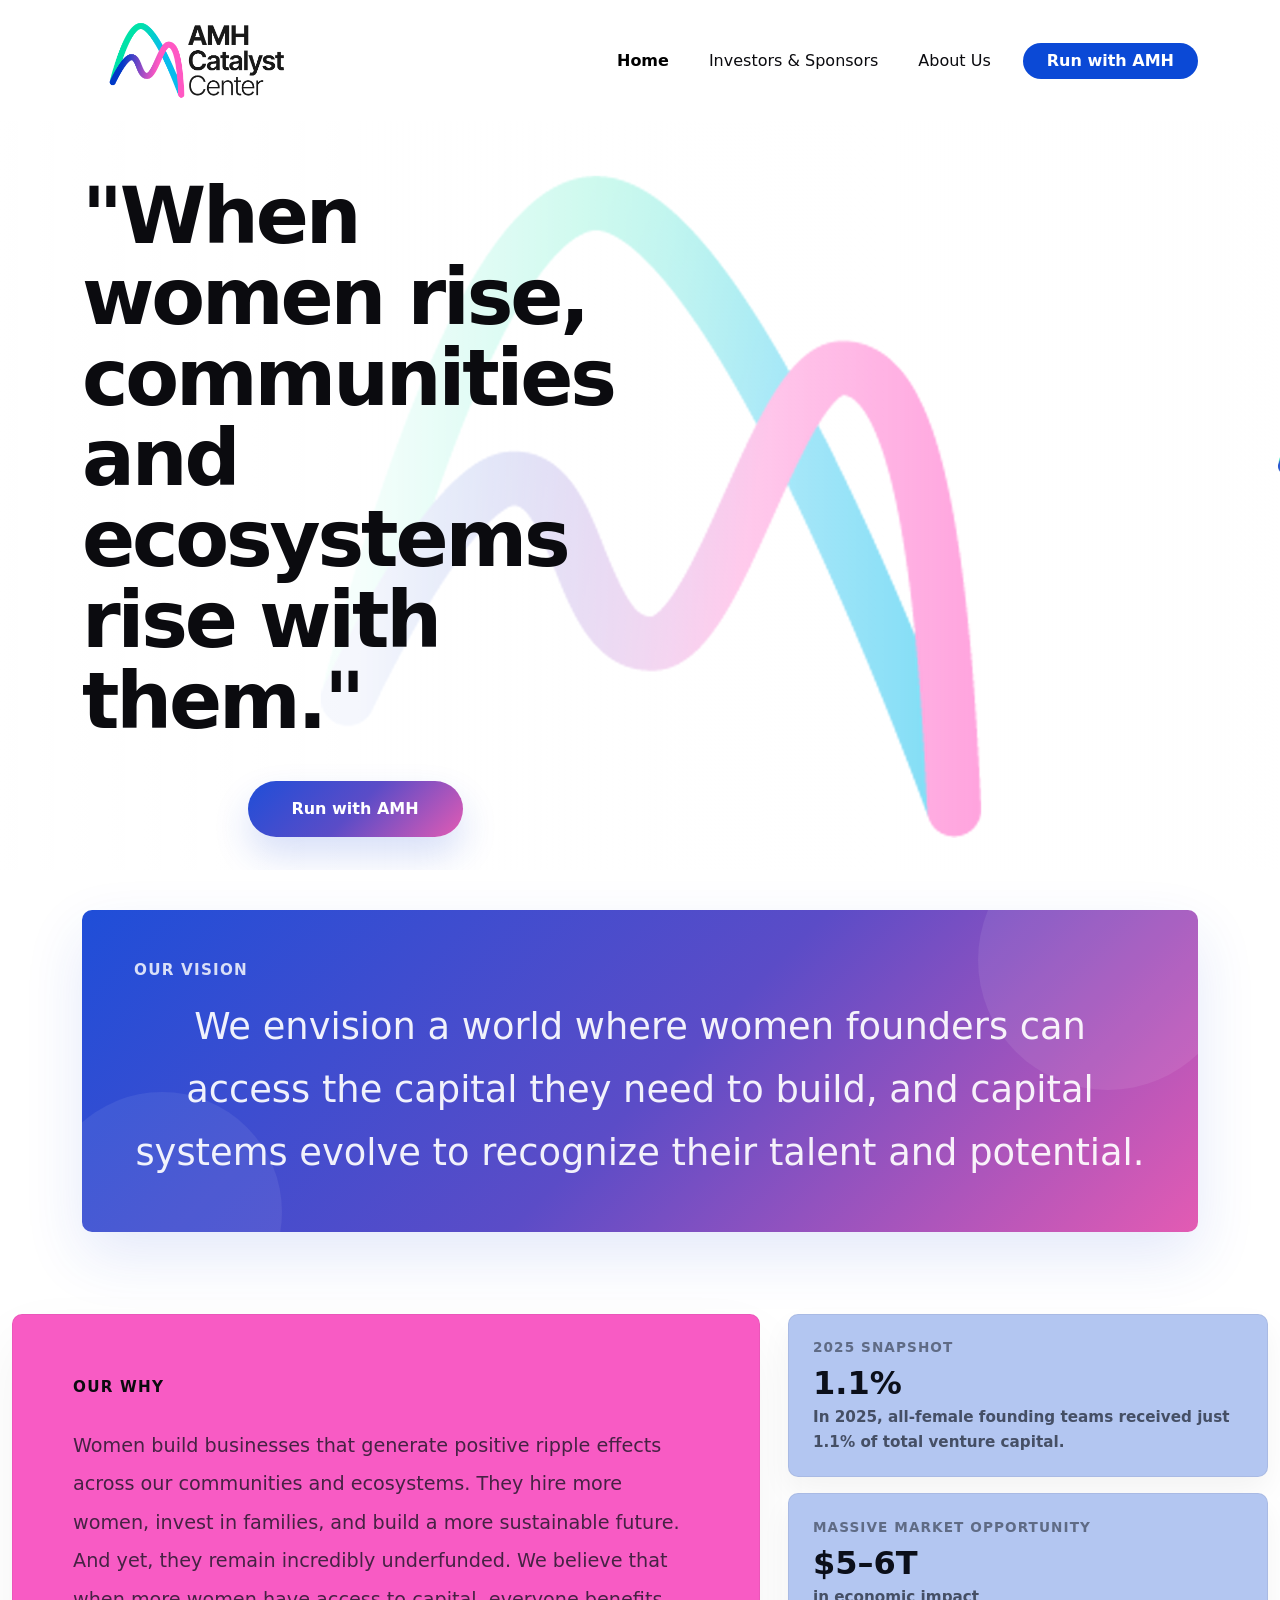
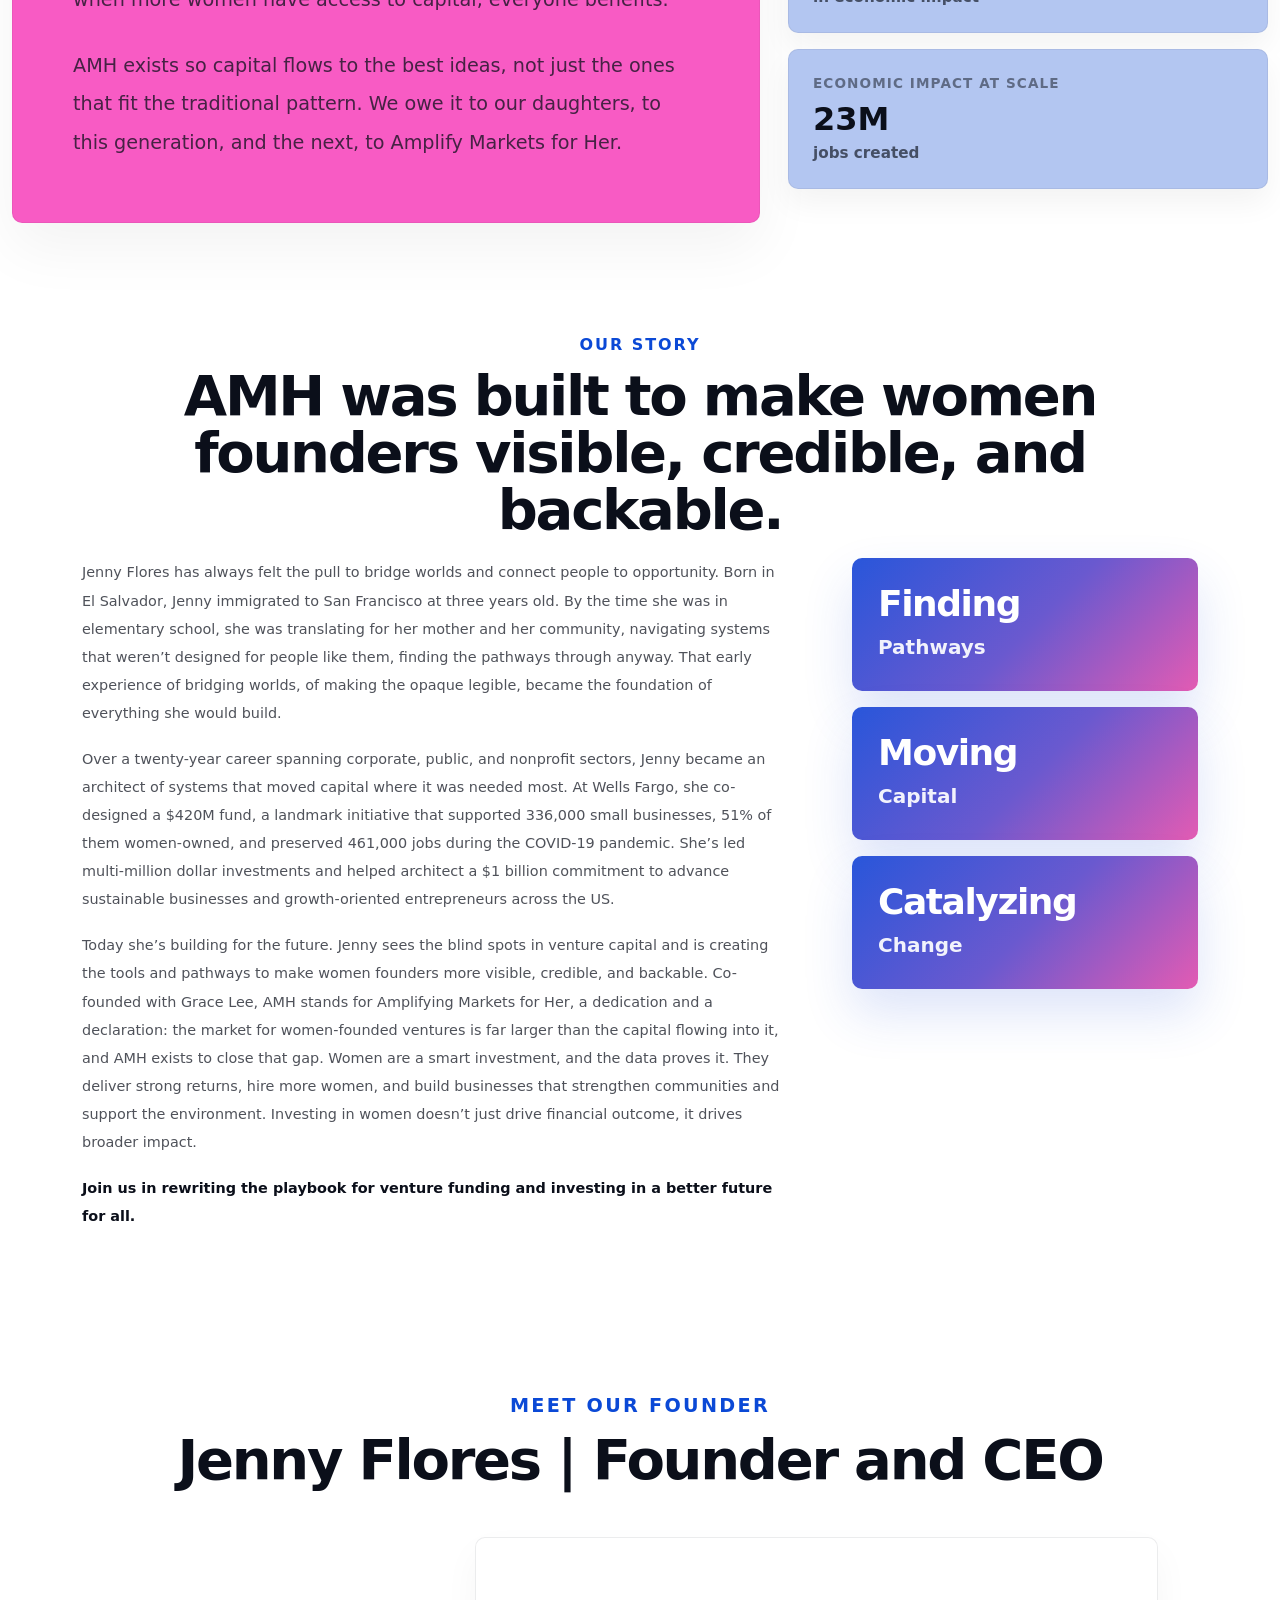
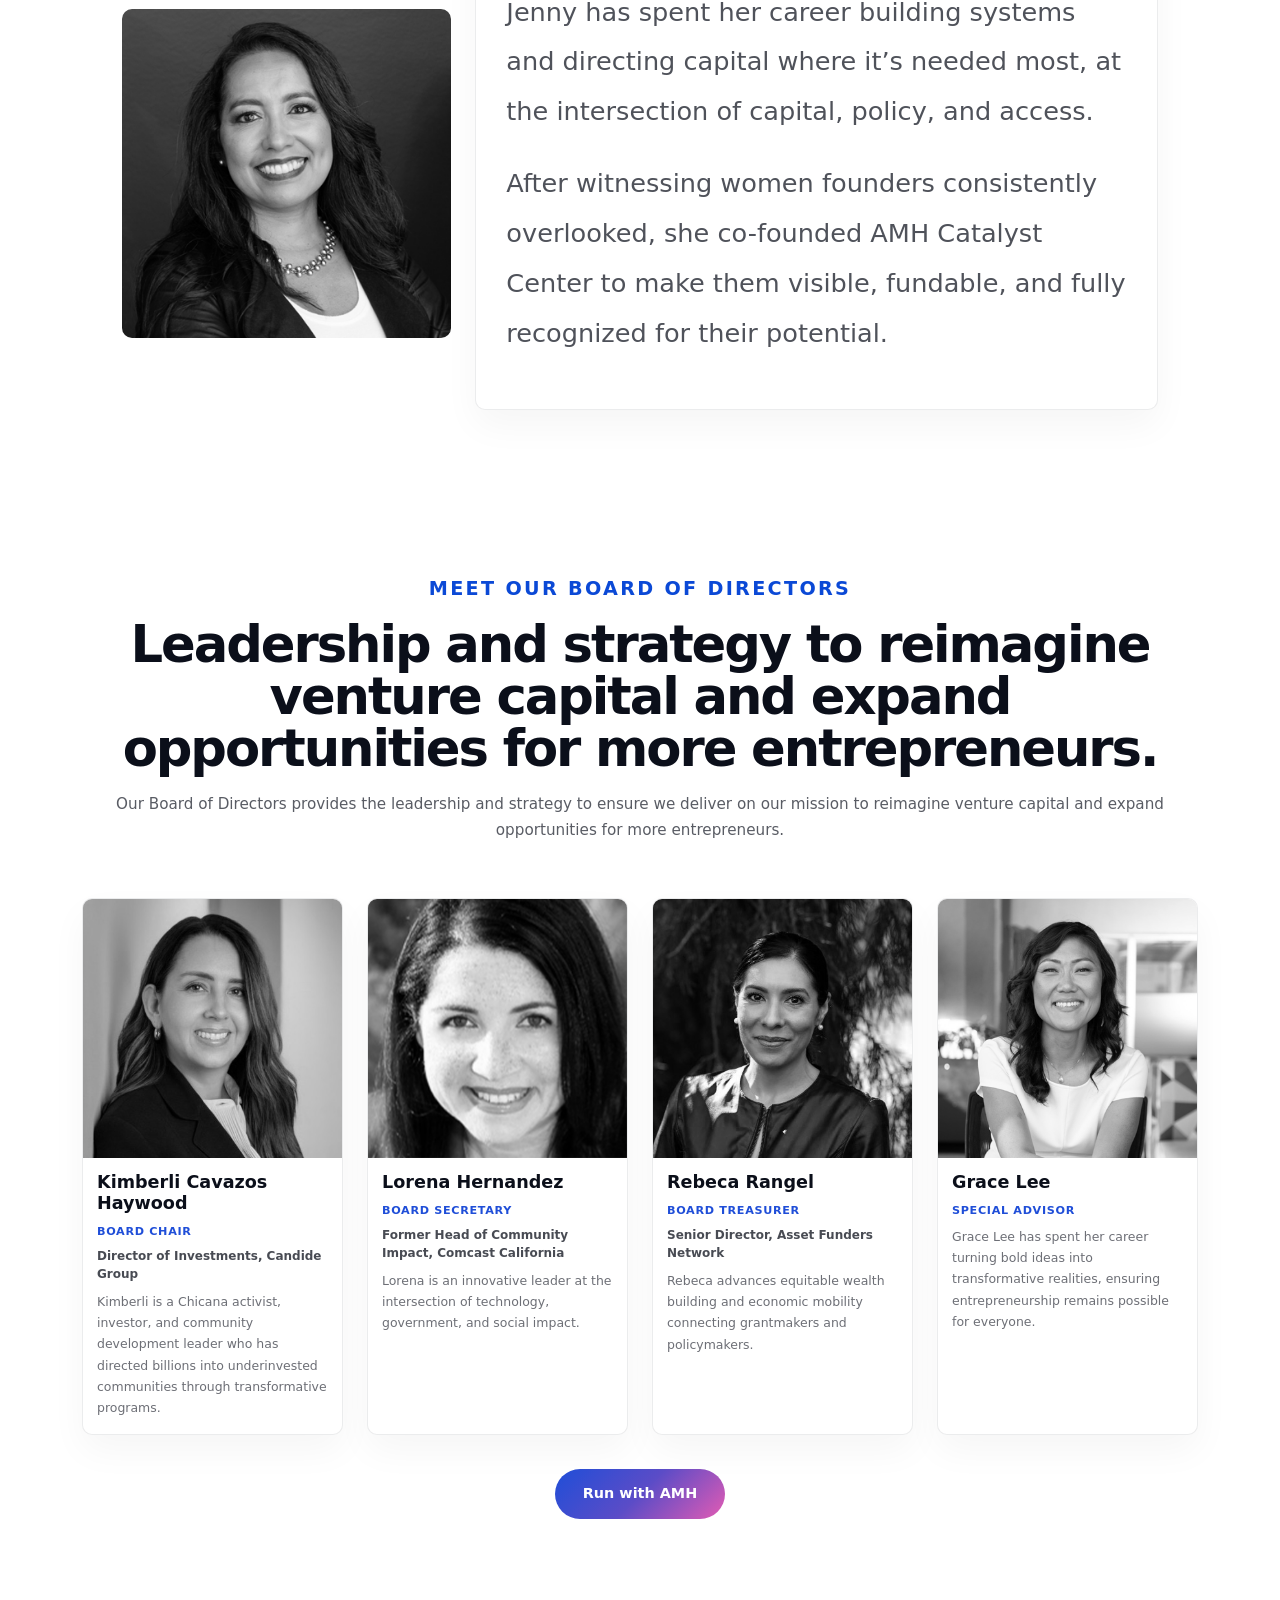
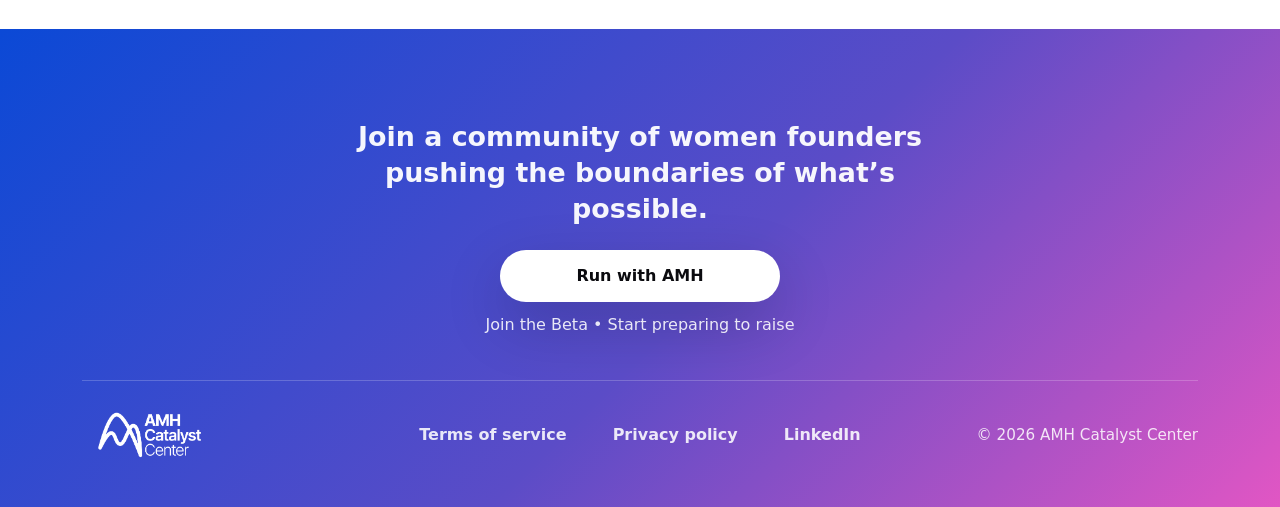
==== commit 67c2a5bc: "chages" ====
--- a/about.html
+++ b/about.html
@@ -77,11 +77,10 @@
             <div class="col-lg-6">
               <div class="about-hero__content" data-aos="fade-up">
                 <h1 class="about-hero__title">
-                  Funding women catalyzes broader impact across our communities
-                  and our ecosystems.
+                  "When women rise, communities and ecosystems rise with them."
                 </h1>
 
-                <a href="#" class="about-hero__cta"> Run with AMH </a>
+                <a href="./contact.html" class="about-hero__cta"> Run with AMH </a>
               </div>
             </div>
           </div>
@@ -92,15 +91,13 @@
           <div class="about-vision__card" data-aos="fade-up">
             <span class="about-vision__eyebrow">Our Vision</span>
 
-            <h2 class="about-vision__title">
-              A future where women founders have equitable access to capital.
-            </h2>
-
-            <p class="about-vision__text">
+      
+
+            <h2 class="about-vision__text">
               We envision a world where women founders can access the capital
               they need to build, and capital systems evolve to recognize their
               talent and potential.
-            </p>
+            </h2>
           </div>
         </div>
       </section>
@@ -244,9 +241,9 @@
                   data-aos="fade-up"
                   data-aos-delay="120"
                 >
-                  <strong class="amh-story__stat-number">$420M</strong>
+                  <strong class="amh-story__stat-number">Finding</strong>
                   <span class="amh-story__stat-label">
-                    Fund co-designed to support small businesses
+                    Pathways
                   </span>
                 </div>
 
@@ -255,9 +252,9 @@
                   data-aos="fade-up"
                   data-aos-delay="180"
                 >
-                  <strong class="amh-story__stat-number">336,000</strong>
+                  <strong class="amh-story__stat-number">Moving</strong>
                   <span class="amh-story__stat-label">
-                    Small businesses supported
+                    Capital
                   </span>
                 </div>
 
@@ -266,9 +263,9 @@
                   data-aos="fade-up"
                   data-aos-delay="240"
                 >
-                  <strong class="amh-story__stat-number">461,000</strong>
+                  <strong class="amh-story__stat-number">Catalyzing</strong>
                   <span class="amh-story__stat-label">
-                    Jobs preserved during the pandemic
+                    Change
                   </span>
                 </div>
               </div>
@@ -457,7 +454,7 @@
             data-aos="fade-up"
             data-aos-delay="280"
           >
-            <a href="#" class="amh-board__cta">Run with AMH</a>
+            <a href="./contact.html" class="amh-board__cta">Run with AMH</a>
           </div>
         </div>
       </section>
--- a/style/style.css
+++ b/style/style.css
@@ -106,6 +106,9 @@
 .amh-hero-content {
   position: relative;
   z-index: 5;
+}
+.p-space {
+  margin-top: 80px !important;
 }
 
 /* Background layers (soft motion, no tiling) */
@@ -371,67 +374,6 @@
 .amh-quote--below {
   margin-top: 16px;
 }
-/* indisid-track*/
-.insid-track {
-  padding: 90px 0;
-  background: #ffffff;
-}
-
-.insid-track__top {
-  margin-bottom: 60px;
-  text-align: center;
-}
-
-.insid-track__title {
-  font-weight: 800;
-  font-size: clamp(2rem, 3.5vw, 3rem);
-  color: #0b0b0f;
-  margin-bottom: 18px;
-}
-
-.insid-track__subtitle {
-  font-size: 1.25rem;
-  line-height: 1.6;
-  color: rgba(11, 11, 15, 0.7);
-  max-width: 60ch;
-  margin: 0 auto;
-  font-size: 600;
-}
-
-.insid-track__card {
-  border-radius: 18px;
-  padding: 60px 50px;
-  color: #ffffff;
-  background: linear-gradient(135deg, #1f4ed8 0%, #5b4cc7 45%, #e35bb3 100%);
-  box-shadow: 0 30px 80px rgba(0, 0, 0, 0.15);
-}
-
-.insid-track__item {
-  height: 100%;
-  display: flex;
-  flex-direction: column;
-  gap: 14px;
-}
-
-.insid-track__icon {
-  font-size: 32px;
-}
-
-.insid-track__item h3 {
-  margin: 0;
-  font-size: 1.25rem;
-  font-weight: 800;
-  color: #ffffff;
-}
-
-.insid-track__item p {
-  margin: 0;
-  font-size: 1rem;
-  line-height: 1.6;
-  color: rgba(255, 255, 255, 0.92);
-}
-
-/*unlock*/
 .amh-unlock {
   padding: 90px 0;
   background: #ffffff;
@@ -439,13 +381,6 @@
 
 .amh-unlock__head {
   margin-bottom: 34px;
-}
-
-.amh-unlock__eyebrow {
-  margin: 0 0 8px;
-  font-weight: 700;
-  font-size: 1.5rem;
-  letter-spacing: 0.08em;
 }
 
 .amh-unlock__title {
@@ -470,6 +405,18 @@
   border-radius: 10px;
   background: rgba(11, 11, 15, 0.03);
   border: 1px solid rgba(11, 11, 15, 0.05);
+  transition: all 0.3s ease;
+}
+
+.amh-unlock__item:hover {
+  transform: translateY(-3px);
+  box-shadow: 0 12px 30px rgba(0, 0, 0, 0.08);
+}
+
+.amh-unlock__item--highlight {
+  border: 2px solid #1c4ed8;
+  background: #ffffff;
+  box-shadow: 0 12px 40px rgba(28, 78, 216, 0.15);
 }
 
 .amh-unlock__check {
@@ -502,15 +449,42 @@
   font-size: 1.8rem;
 }
 
+/* CTA */
+.amh-unlock__cta {
+  text-align: center;
+  margin-bottom: 20px;
+}
+
+.amh-unlock__btn {
+  display: inline-block;
+  padding: 14px 26px;
+  border-radius: 12px;
+  font-weight: 800;
+  font-size: 1rem;
+  text-decoration: none;
+  color: #ff3b1f;
+  background: #ffffff;
+  border: 3px solid #1c4ed8;
+  transition: all 0.3s ease;
+}
+
+.amh-unlock__btn:hover {
+  background: #1c4ed8;
+  color: #ffffff;
+}
+
+/* IMAGE */
 .amh-unlock__photo {
   border-radius: 10px;
   overflow: hidden;
+  text-align: center;
 }
 
 .amh-unlock__photo img {
   width: 70%;
   height: 100%;
   display: block;
+  margin: 0 auto;
 }
 
 /*access*/
@@ -521,6 +495,22 @@
   padding-top: 140px;
   padding-bottom: 140px;
   text-align: center;
+}
+.amh-unlock__item--highlight {
+  background-color: #00e2a8;
+}
+.amh-unlock__btn {
+  text-decoration: none;
+  color: #00e2a8;
+  border: 2px solid #00e2a8;
+  border-radius: 10px;
+  padding: 15px;
+  text-align: center;
+  font-weight: 700;
+}
+.amh-unlock__btn:hover {
+  background-color: #0b49d6;
+  color: #ff5dc5;
 }
 
 .amh-access::before,
@@ -621,6 +611,8 @@
     background-position: 60% 58%;
   }
 }
+/*proof*/
+
 .amh-proof {
   background: #ffffff;
   padding-top: 120px;
@@ -646,7 +638,7 @@
   font-weight: 850;
   line-height: 1.03;
   letter-spacing: -0.03em;
-  font-size: clamp(2.2rem, 3.2vw, 3.1rem);
+  font-size: 3.1rem;
 }
 
 .amh-proof__lead {
@@ -676,116 +668,77 @@
   transform: translateY(-2px);
 }
 
-.amh-proof__highlights {
-  margin-top: 60px;
-  display: grid;
-  gap: 14px;
-  max-width: 520px;
-}
-
-.amh-proof__highlight {
-  margin: 0;
-  padding-left: 18px;
-  position: relative;
-  color: #0b0b0b;
-  font-size: 1.35rem;
-  line-height: 1.45;
-  font-weight: 750;
-}
-
-.amh-proof__highlight::before {
-  content: "";
-  position: absolute;
-  left: 0;
-  top: 0.8em;
-  width: 6px;
-  height: 6px;
-  border-radius: 999px;
-  transform: translateY(-50%);
-  background: linear-gradient(135deg, #1f4ed8 0%, #5b4cc7 50%, #e35bb3 100%);
-}
-
 .amh-proof__grid {
   display: grid;
   grid-template-columns: repeat(2, 1fr);
   gap: 20px;
   max-width: 520px;
-  margin: 0 auto;
+  margin-left: auto;
 }
 
 .amh-proof__chip {
   display: flex;
-  gap: 14px;
+  gap: 16px;
   align-items: flex-start;
   border-radius: 18px;
-  padding: 20px 18px;
+  padding: 22px 20px;
   background: #ffffff;
   border: 1px solid rgba(11, 11, 11, 0.1);
-  min-height: 188px;
+  min-height: 164px;
   transition:
     transform 0.35s ease,
     box-shadow 0.35s ease,
-    border-color 0.35s ease,
-    background 0.35s ease;
+    border-color 0.35s ease;
 }
 
 .amh-proof__chip:hover {
   transform: translateY(-6px);
-  border-color: rgba(11, 61, 240, 0.35);
+  border-color: rgba(11, 61, 240, 0.22);
   box-shadow: 0 18px 40px rgba(11, 61, 240, 0.08);
-  background: #ffffff;
 }
 
 .amh-proof__icon {
-  width: 44px;
-  height: 44px;
-  border-radius: 14px;
+  width: 54px;
+  height: 54px;
+  border-radius: 16px;
   display: flex;
   align-items: center;
   justify-content: center;
   background: rgba(11, 61, 240, 0.08);
   color: #0b3df0;
   font-weight: 800;
-  font-size: 1.2rem;
+  font-size: 1.25rem;
   flex: 0 0 auto;
-  transition:
-    background 0.35s ease,
-    transform 0.35s ease;
-}
-
-.amh-proof__chip:hover .amh-proof__icon {
-  background: rgba(11, 61, 240, 0.15);
-  transform: scale(1.08);
 }
 
 .amh-proof__meta {
   display: flex;
   flex-direction: column;
-  gap: 4px;
+  align-items: flex-start;
 }
 
 .amh-proof__chipTitle {
-  margin: 0;
-  color: rgba(11, 11, 11, 0.78);
-  font-weight: 650;
+  margin: 0 0 10px 0;
+  color: rgba(11, 11, 11, 0.72);
+  font-weight: 700;
   font-size: 0.98rem;
-  line-height: 1.4;
+  line-height: 1.35;
 }
 
 .amh-proof__chipValue {
-  margin: 6px 0 0 0;
+  margin: 0 0 8px 0;
   color: #0b0b0b;
   font-weight: 900;
-  letter-spacing: -0.02em;
-  font-size: 2rem;
-  line-height: 1.05;
+  letter-spacing: -0.03em;
+  font-size: 2.2rem;
+  line-height: 1;
 }
 
 .amh-proof__chipSub {
-  margin: 6px 0 0 0;
-  color: rgba(11, 11, 11, 0.62);
+  margin: 0;
+  color: rgba(11, 11, 11, 0.58);
   font-size: 0.98rem;
-  line-height: 1.4;
+  line-height: 1.45;
 }
 
 .amh-proof__closing {
@@ -795,7 +748,9 @@
   font-size: 2rem;
   text-align: center;
 }
+
 /*misses opoirtunitiees*/
+
 .amh-gradient-callout {
   padding-top: 120px;
   padding-bottom: 120px;
@@ -1368,7 +1323,7 @@
 
 .about-hero__title {
   margin: 0 0 40px 0;
-  font-size: 4rem;
+  font-size: 4.9rem;
   font-weight: 900;
   line-height: 1.03;
   letter-spacing: -0.04em;
@@ -1454,23 +1409,22 @@
   position: relative;
   margin: 0 0 18px 0;
   max-width: 44ch;
-  font-size: 3rem;
+  font-size: 2rem;
   font-weight: 900;
-  line-height: 1.03;
-  letter-spacing: -0.04em;
+  line-height: 0.5;
   color: #ffffff;
-  z-index: 1;
-}
-
+ 
+}
 .about-vision__text {
   position: relative;
   margin: 0;
   text-align: center;
-  font-size: 1.3rem;
+  font-size: 2.3rem;
   font-weight: 500;
   line-height: 1.7;
   color: rgba(255, 255, 255, 0.92);
   z-index: 1;
+  
 }
 .about-why {
   background: #ffffff;
@@ -1616,7 +1570,7 @@
 .amh-story__stat-label {
   display: block;
   max-width: 22ch;
-  font-size: 0.9rem;
+  font-size: 1.25rem;
   font-weight: 700;
   line-height: 1.55;
   color: rgba(255, 255, 255, 0.92);
@@ -1706,7 +1660,7 @@
 }
 
 .amh-founder__card {
-  padding: 122px 30px;
+  padding: 50px 30px;
   border: 1px solid rgba(11, 15, 26, 0.08);
   border-radius: 10px;
   background: #ffffff;
@@ -1715,7 +1669,7 @@
 
 .amh-founder__text {
   margin: 0 0 22px 0;
-  font-size: 1.2rem;
+  font-size: 1.6rem;
   font-weight: 400;
   line-height: 1.95;
   color: rgba(11, 15, 26, 0.72);
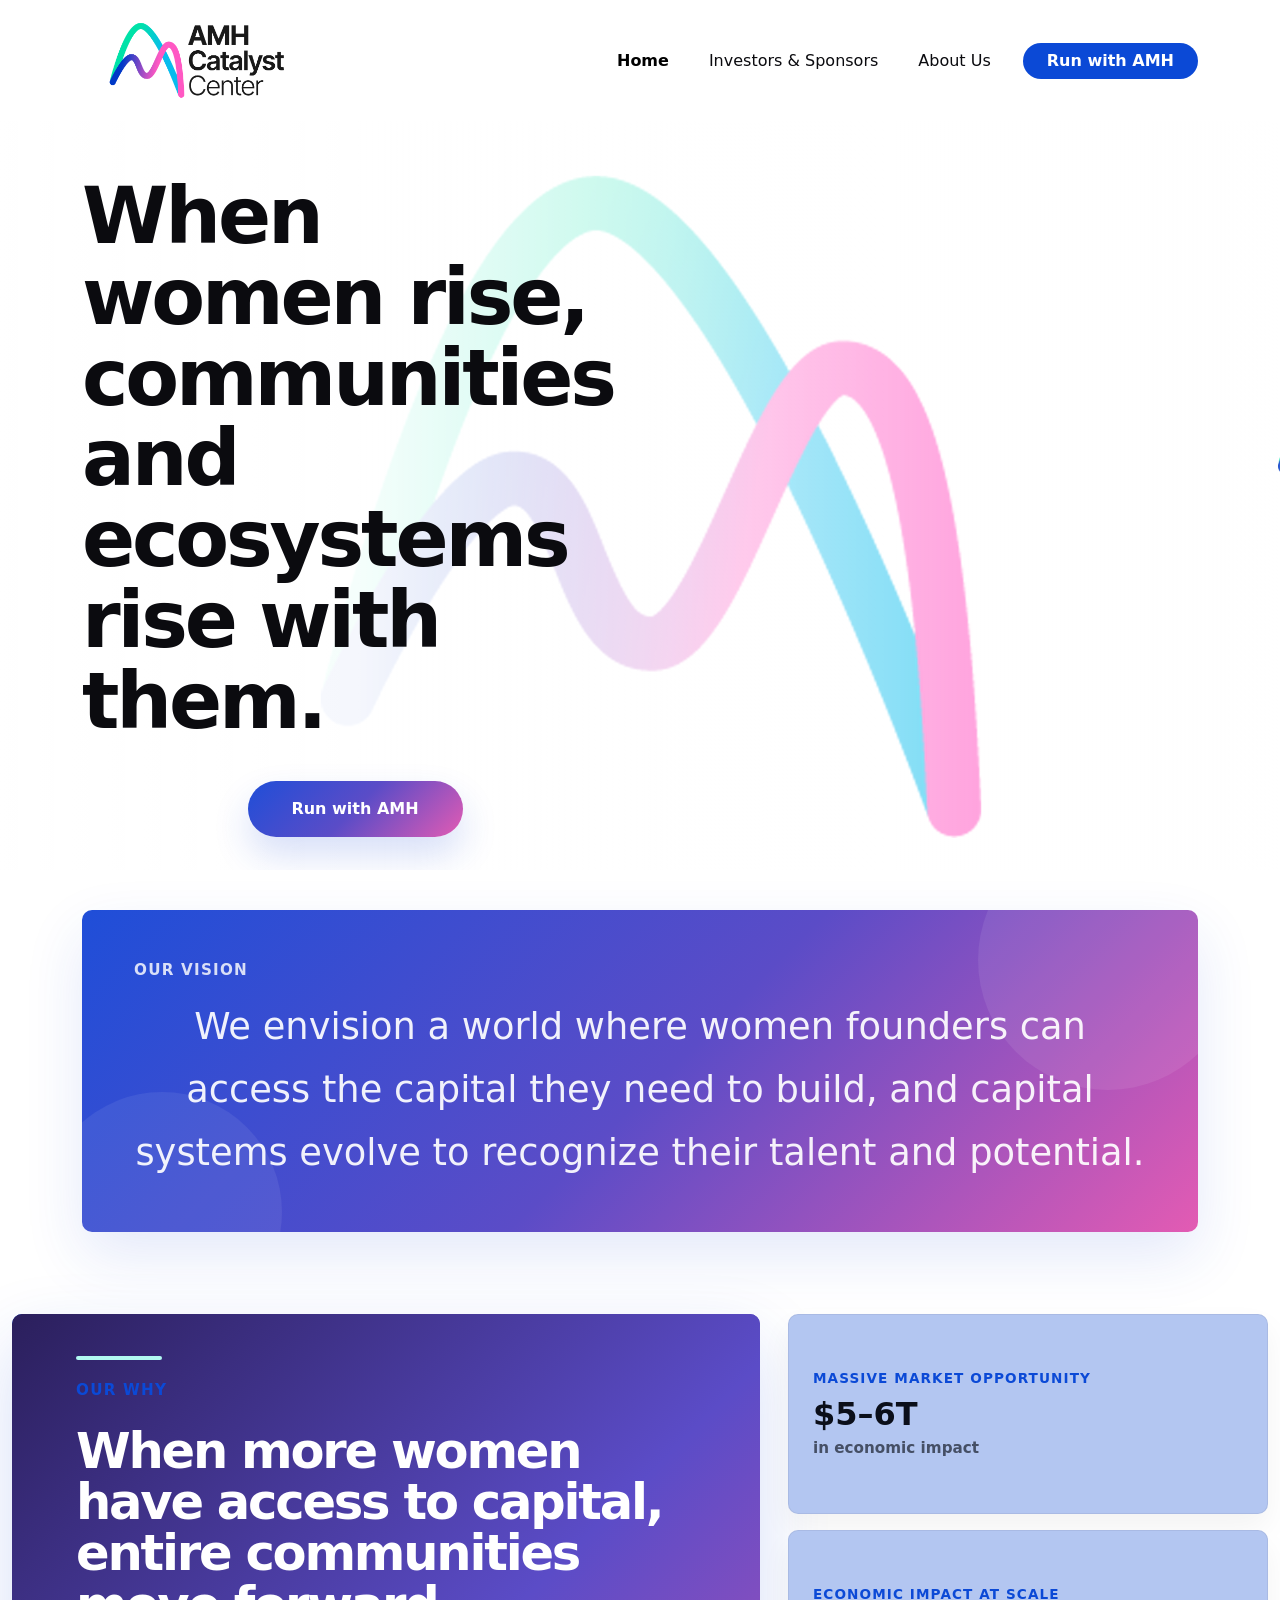
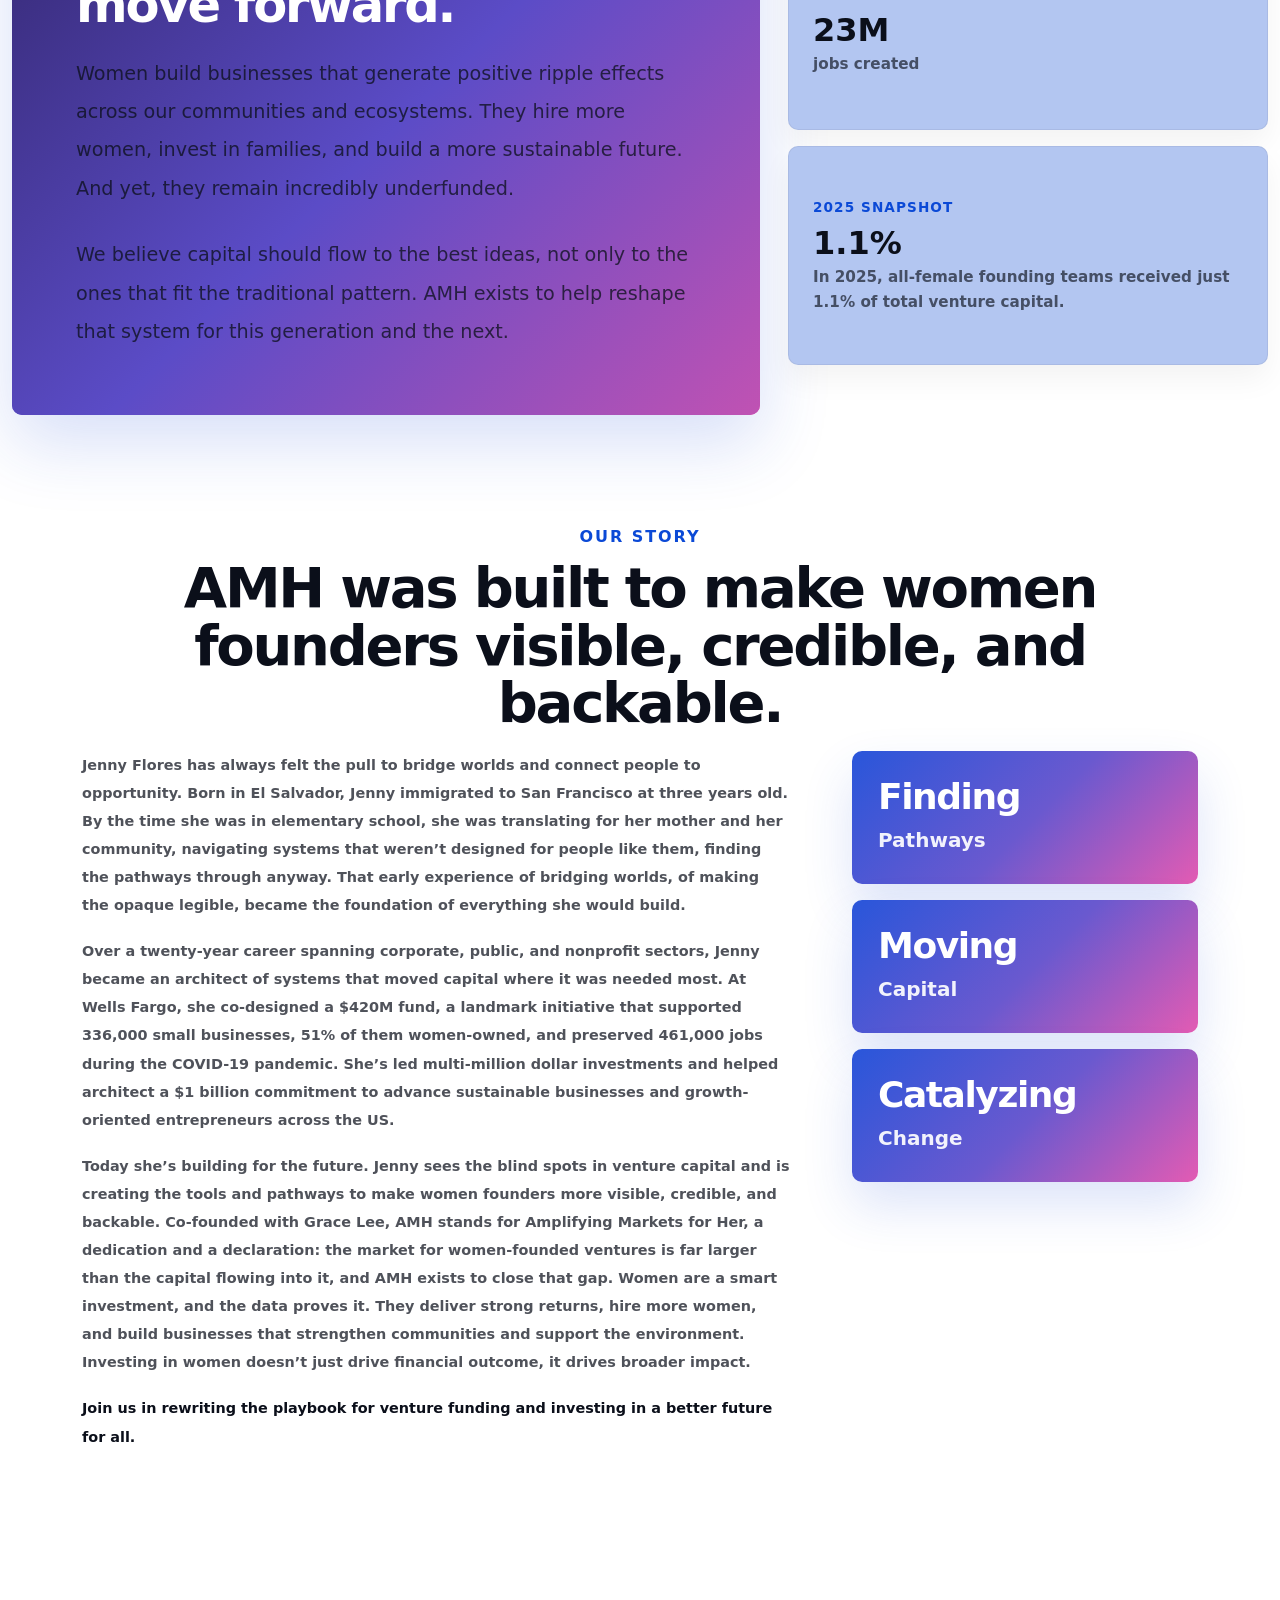
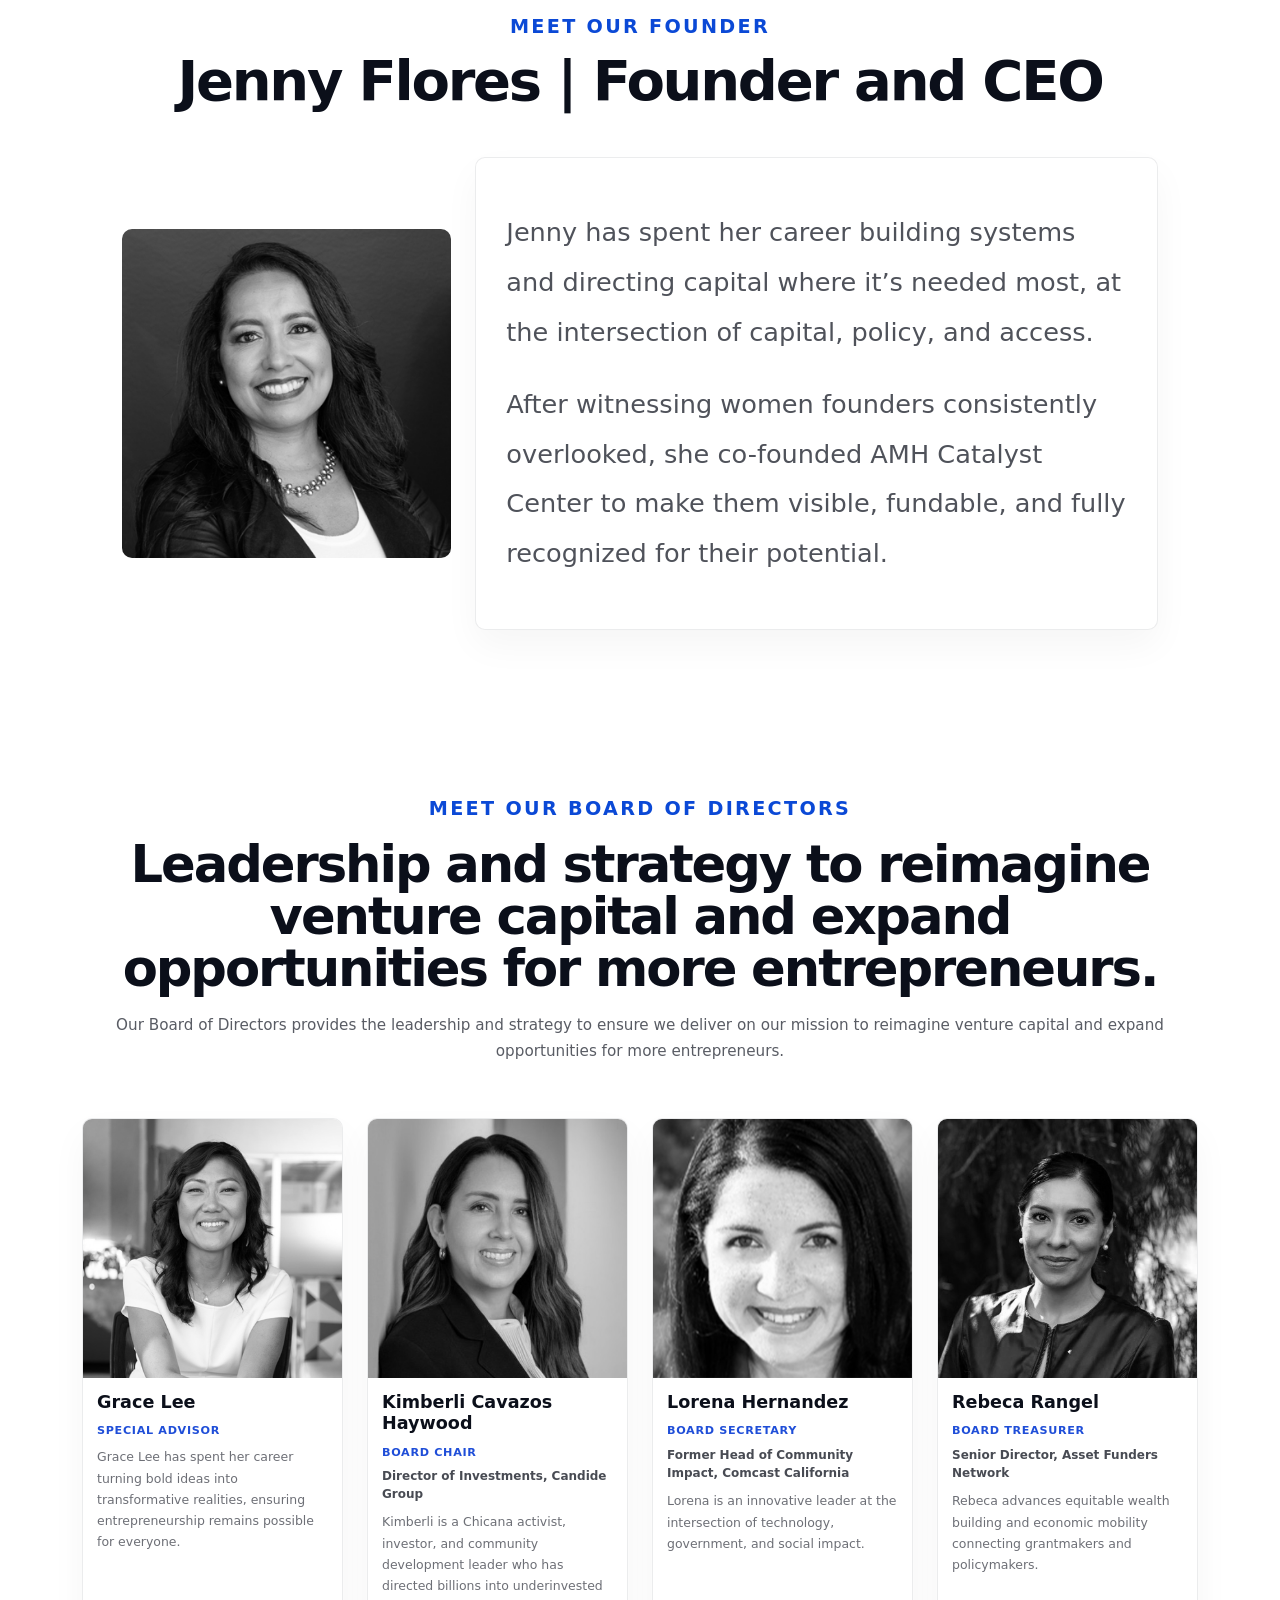
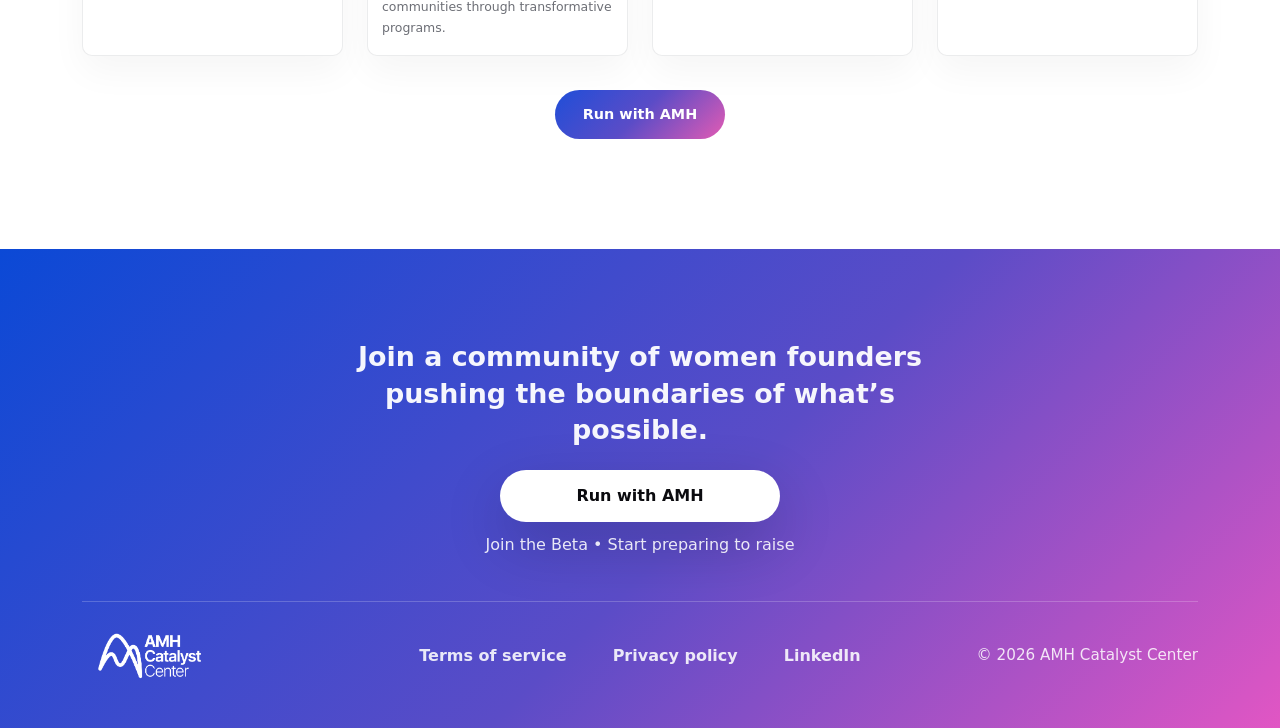
==== commit 311de162: "changes" ====
--- a/about.html
+++ b/about.html
@@ -77,10 +77,12 @@
             <div class="col-lg-6">
               <div class="about-hero__content" data-aos="fade-up">
                 <h1 class="about-hero__title">
-                  "When women rise, communities and ecosystems rise with them."
+                  When women rise, communities and ecosystems rise with them.
                 </h1>
 
-                <a href="./contact.html" class="about-hero__cta"> Run with AMH </a>
+                <a href="./contact.html" class="about-hero__cta">
+                  Run with AMH
+                </a>
               </div>
             </div>
           </div>
@@ -91,8 +93,6 @@
           <div class="about-vision__card" data-aos="fade-up">
             <span class="about-vision__eyebrow">Our Vision</span>
 
-      
-
             <h2 class="about-vision__text">
               We envision a world where women founders can access the capital
               they need to build, and capital systems evolve to recognize their
@@ -105,32 +105,28 @@
         <div class="container-fluid">
           <div class="about-why__grid">
             <div class="about-why__main" data-aos="fade-up">
-              <div
-                class="about-why__main-shape about-why__main-shape--one"
-              ></div>
-              <div
-                class="about-why__main-shape about-why__main-shape--two"
-              ></div>
-              <div
-                class="about-why__main-shape about-why__main-shape--three"
-              ></div>
+              <div class="about-why__main-glow about-why__main-glow--one"></div>
+              <div class="about-why__main-glow about-why__main-glow--two"></div>
 
               <div class="about-why__main-inner">
                 <span class="about-why__eyebrow">Our Why</span>
+
+                <h2 class="about-why__title">
+                  When more women have access to capital, entire communities
+                  move forward.
+                </h2>
 
                 <p class="about-why__text">
                   Women build businesses that generate positive ripple effects
                   across our communities and ecosystems. They hire more women,
                   invest in families, and build a more sustainable future. And
-                  yet, they remain incredibly underfunded. We believe that when
-                  more women have access to capital, everyone benefits.
+                  yet, they remain incredibly underfunded.
                 </p>
 
                 <p class="about-why__text about-why__text--last">
-                  AMH exists so capital flows to the best ideas, not just the
-                  ones that fit the traditional pattern. We owe it to our
-                  daughters, to this generation, and the next, to Amplify
-                  Markets for Her.
+                  We believe capital should flow to the best ideas, not only to
+                  the ones that fit the traditional pattern. AMH exists to help
+                  reshape that system for this generation and the next.
                 </p>
               </div>
             </div>
@@ -141,18 +137,6 @@
               data-aos-delay="120"
             >
               <div class="about-why__tip">
-                <span class="about-why__tip-label">2025 Snapshot</span>
-                <strong
-                  class="about-why__tip-number about-why__tip-number--blue"
-                  >1.1%</strong
-                >
-                <p class="about-why__tip-note">
-                  In 2025, all-female founding teams received just 1.1% of total
-                  venture capital.
-                </p>
-              </div>
-
-              <div class="about-why__tip">
                 <span class="about-why__tip-label"
                   >Massive Market Opportunity</span
                 >
@@ -166,6 +150,15 @@
                 >
                 <strong class="about-why__tip-number">23M</strong>
                 <p class="about-why__tip-note">jobs created</p>
+              </div>
+
+              <div class="about-why__tip about-why__tip--highlight">
+                <span class="about-why__tip-label">2025 Snapshot</span>
+                <strong class="about-why__tip-number">1.1%</strong>
+                <p class="about-why__tip-note">
+                  In 2025, all-female founding teams received just 1.1% of total
+                  venture capital.
+                </p>
               </div>
             </div>
           </div>
@@ -242,9 +235,7 @@
                   data-aos-delay="120"
                 >
                   <strong class="amh-story__stat-number">Finding</strong>
-                  <span class="amh-story__stat-label">
-                    Pathways
-                  </span>
+                  <span class="amh-story__stat-label"> Pathways </span>
                 </div>
 
                 <div
@@ -253,9 +244,7 @@
                   data-aos-delay="180"
                 >
                   <strong class="amh-story__stat-number">Moving</strong>
-                  <span class="amh-story__stat-label">
-                    Capital
-                  </span>
+                  <span class="amh-story__stat-label"> Capital </span>
                 </div>
 
                 <div
@@ -264,9 +253,7 @@
                   data-aos-delay="240"
                 >
                   <strong class="amh-story__stat-number">Catalyzing</strong>
-                  <span class="amh-story__stat-label">
-                    Change
-                  </span>
+                  <span class="amh-story__stat-label"> Change </span>
                 </div>
               </div>
             </div>
@@ -333,94 +320,7 @@
           </div>
 
           <div class="row g-4">
-            <!-- Kimberly -->
-            <div class="col-lg-3 col-md-6">
-              <article
-                class="amh-board__card"
-                data-aos="fade-up"
-                data-aos-delay="60"
-              >
-                <div class="amh-board__image-wrap">
-                  <img
-                    src="assets/kimberly.png"
-                    alt="Kimberli Cavazos Haywood"
-                    class="amh-board__image"
-                  />
-                </div>
-
-                <div class="amh-board__body">
-                  <h3 class="amh-board__name">Kimberli Cavazos Haywood</h3>
-                  <span class="amh-board__role">Board Chair</span>
-                  <p class="amh-board__position">
-                    Director of Investments, Candide Group
-                  </p>
-                  <p class="amh-board__bio">
-                    Kimberli is a Chicana activist, investor, and community
-                    development leader who has directed billions into
-                    underinvested communities through transformative programs.
-                  </p>
-                </div>
-              </article>
-            </div>
-
-            <!-- Lorena -->
-            <div class="col-lg-3 col-md-6">
-              <article
-                class="amh-board__card"
-                data-aos="fade-up"
-                data-aos-delay="120"
-              >
-                <div class="amh-board__image-wrap">
-                  <img
-                    src="assets/lorena.png"
-                    alt="Lorena Hernandez"
-                    class="amh-board__image"
-                  />
-                </div>
-
-                <div class="amh-board__body">
-                  <h3 class="amh-board__name">Lorena Hernandez</h3>
-                  <span class="amh-board__role">Board Secretary</span>
-                  <p class="amh-board__position">
-                    Former Head of Community Impact, Comcast California
-                  </p>
-                  <p class="amh-board__bio">
-                    Lorena is an innovative leader at the intersection of
-                    technology, government, and social impact.
-                  </p>
-                </div>
-              </article>
-            </div>
-
-            <!-- Rebeca -->
-            <div class="col-lg-3 col-md-6">
-              <article
-                class="amh-board__card"
-                data-aos="fade-up"
-                data-aos-delay="180"
-              >
-                <div class="amh-board__image-wrap">
-                  <img
-                    src="assets/rebeca.png"
-                    alt="Rebeca Rangel"
-                    class="amh-board__image"
-                  />
-                </div>
-
-                <div class="amh-board__body">
-                  <h3 class="amh-board__name">Rebeca Rangel</h3>
-                  <span class="amh-board__role">Board Treasurer</span>
-                  <p class="amh-board__position">
-                    Senior Director, Asset Funders Network
-                  </p>
-                  <p class="amh-board__bio">
-                    Rebeca advances equitable wealth building and economic
-                    mobility connecting grantmakers and policymakers.
-                  </p>
-                </div>
-              </article>
-            </div>
-
+            
             <!-- Grace -->
             <div class="col-lg-3 col-md-6">
               <article
@@ -447,6 +347,94 @@
                 </div>
               </article>
             </div>
+            <!-- Kimberly -->
+            <div class="col-lg-3 col-md-6">
+              <article
+                class="amh-board__card"
+                data-aos="fade-up"
+                data-aos-delay="60"
+              >
+                <div class="amh-board__image-wrap">
+                  <img
+                    src="assets/kimberly.png"
+                    alt="Kimberli Cavazos Haywood"
+                    class="amh-board__image"
+                  />
+                </div>
+
+                <div class="amh-board__body">
+                  <h3 class="amh-board__name">Kimberli Cavazos Haywood</h3>
+                  <span class="amh-board__role">Board Chair</span>
+                  <p class="amh-board__position">
+                    Director of Investments, Candide Group
+                  </p>
+                  <p class="amh-board__bio">
+                    Kimberli is a Chicana activist, investor, and community
+                    development leader who has directed billions into
+                    underinvested communities through transformative programs.
+                  </p>
+                </div>
+              </article>
+            </div>
+
+            <!-- Lorena -->
+            <div class="col-lg-3 col-md-6">
+              <article
+                class="amh-board__card"
+                data-aos="fade-up"
+                data-aos-delay="120"
+              >
+                <div class="amh-board__image-wrap">
+                  <img
+                    src="assets/lorena.png"
+                    alt="Lorena Hernandez"
+                    class="amh-board__image"
+                  />
+                </div>
+
+                <div class="amh-board__body">
+                  <h3 class="amh-board__name">Lorena Hernandez</h3>
+                  <span class="amh-board__role">Board Secretary</span>
+                  <p class="amh-board__position">
+                    Former Head of Community Impact, Comcast California
+                  </p>
+                  <p class="amh-board__bio">
+                    Lorena is an innovative leader at the intersection of
+                    technology, government, and social impact.
+                  </p>
+                </div>
+              </article>
+            </div>
+
+            <!-- Rebeca -->
+            <div class="col-lg-3 col-md-6">
+              <article
+                class="amh-board__card"
+                data-aos="fade-up"
+                data-aos-delay="180"
+              >
+                <div class="amh-board__image-wrap">
+                  <img
+                    src="assets/rebeca.png"
+                    alt="Rebeca Rangel"
+                    class="amh-board__image"
+                  />
+                </div>
+
+                <div class="amh-board__body">
+                  <h3 class="amh-board__name">Rebeca Rangel</h3>
+                  <span class="amh-board__role">Board Treasurer</span>
+                  <p class="amh-board__position">
+                    Senior Director, Asset Funders Network
+                  </p>
+                  <p class="amh-board__bio">
+                    Rebeca advances equitable wealth building and economic
+                    mobility connecting grantmakers and policymakers.
+                  </p>
+                </div>
+              </article>
+            </div>
+
           </div>
 
           <div
--- a/style/style.css
+++ b/style/style.css
@@ -107,9 +107,7 @@
   position: relative;
   z-index: 5;
 }
-.p-space {
-  margin-top: 80px !important;
-}
+
 
 /* Background layers (soft motion, no tiling) */
 .bg-layer {
@@ -245,13 +243,14 @@
   font-weight: 600;
   font-size: 0.95rem;
   letter-spacing: 0.02em;
-  color: rgba(11, 11, 15, 0.65);
+  color: rgb(11 73 214);
   text-transform: uppercase;
+  font-weight: 800;
 }
 
 .amh-h2 {
   margin: 0 0 14px;
-  font-size: 4.3rem;
+  font-size: 5rem;
   line-height: 1.1;
   font-weight: 700;
   color: #0b0b0f;
@@ -259,7 +258,7 @@
 
 .amh-p {
   margin: 0 0 12px;
-  font-size: 1.65rem;
+  font-size: 1.6rem;
   line-height: 1.65;
   color: rgba(17, 17, 21, 0.78);
   max-width: 62ch;
@@ -281,9 +280,9 @@
   margin: 10px;
   padding: 18px 18px;
   border-radius: 10px;
-  background: rgb(0 226 168);
+  background: rgb(238 112 210 / 41%);
   border: 1px solid rgba(11, 11, 15, 0.06);
-  width: 100%;
+  width: 97%;
 }
 
 .amh-quote p {
@@ -294,10 +293,8 @@
 }
 
 .amh-steps {
-  position: relative;
-  padding-left: 28px;
-  display: grid;
-  gap: 18px;
+  display: flex;
+  flex-direction: column;
 }
 
 .amh-steps-bar {
@@ -317,12 +314,10 @@
 }
 
 .amh-step {
-  position: relative;
-  display: grid;
-  grid-template-columns: 48px 1fr;
-  gap: 14px;
-  align-items: start;
-  padding: 16px 16px;
+  display: flex;
+  flex-direction: column;
+  margin: 10px;
+  padding: 10px 16px;
   border: 1px solid rgba(11, 11, 15, 0.08);
   transition:
     transform 180ms ease,
@@ -343,25 +338,14 @@
   box-shadow: 0 22px 60px rgba(0, 0, 0, 0.1);
 }
 
-.amh-step-dot {
-  width: 30px;
-  height: 30px;
-  border-radius: 999px;
-  display: flex;
-  align-items: center;
-  justify-content: center;
-  font-weight: 800;
-  font-size: 0.95rem;
-  color: #0b0b0f;
-  background: rgb(0 226 168);
-}
+
 
 .amh-step-title {
   margin: 0 0 6px;
-  font-size: 1.05rem;
+  font-size: 1.5rem;
   line-height: 1.35;
   font-weight: 800;
-  color: #0b0b0f;
+  color: white;
 }
 
 .amh-step-text {
@@ -500,17 +484,18 @@
   background-color: #00e2a8;
 }
 .amh-unlock__btn {
-  text-decoration: none;
-  color: #00e2a8;
-  border: 2px solid #00e2a8;
-  border-radius: 10px;
-  padding: 15px;
-  text-align: center;
-  font-weight: 700;
+    text-decoration: none;
+    color: white;
+    border: 2px solid #0b49d6;
+    border-radius: 10px;
+    padding: 15px;
+    text-align: center;
+    font-weight: 700;
+    background-color: #0b49d6;
 }
 .amh-unlock__btn:hover {
   background-color: #0b49d6;
-  color: #ff5dc5;
+  color:#00e2a8;
 }
 
 .amh-access::before,
@@ -1447,22 +1432,84 @@
 .about-why__main {
   position: relative;
   flex: 1 1 auto;
-  padding: 60px 60px;
+  padding: 64px 64px;
   border-radius: 10px;
-  background: #f85bc4;
-  border: 1px solid rgba(0, 0, 0, 0.05);
-  box-shadow: 0 25px 60px rgba(11, 15, 26, 0.05);
+  overflow: hidden;
+  background: linear-gradient(135deg, #0b49d6 0%, #5b4cc7 52%, #e35bb3 100%);
+  box-shadow: 0 28px 70px rgba(31, 78, 216, 0.18);
 }
 
 .about-why__main::before {
   content: "";
   position: absolute;
-  top: 0;
-  left: 0;
-  height: 6px;
-  width: 100%;
-  border-top-left-radius: 10px;
-  border-top-right-radius: 10px;
+  inset: 0;
+  background: linear-gradient(135deg, #2b1f5c 0%, #5b4cc7 55%, #c052b3 100%);
+  animation: aboutWhyGlow 9s ease-in-out infinite alternate;
+}
+
+.about-why__main::after {
+  content: "";
+  position: absolute;
+  left: 64px;
+  top: 42px;
+  width: 86px;
+  height: 4px;
+  border-radius: 999px;
+  background: #b2f9f1;
+}
+
+.about-why__main-inner {
+  position: relative;
+  z-index: 2;
+  max-width: 760px;
+}
+
+.about-why__eyebrow {
+  display: inline-block;
+  margin-bottom: 24px;
+  font-size: 0.85rem;
+  font-weight: 800;
+  line-height: 1;
+  letter-spacing: 0.14em;
+  text-transform: uppercase;
+  color: rgba(255, 255, 255, 0.78);
+}
+
+.about-why__title {
+  margin: 0 0 24px 0;
+  max-width: 24ch;
+  font-size: 3.1rem;
+  font-weight: 900;
+  line-height: 1.03;
+  letter-spacing: -0.045em;
+  color: #ffffff;
+}
+
+.about-why__text {
+  margin: 0 0 18px 0;
+  max-width: 58ch;
+  font-size: 1.1rem;
+  font-weight: 500;
+  line-height: 1.8;
+  color: rgba(255, 255, 255, 0.9);
+}
+
+.about-why__text--last {
+  margin-bottom: 0;
+}
+
+.about-why__main-glow {
+  display: none;
+}
+
+@keyframes aboutWhyGlow {
+  0% {
+    transform: translate3d(-2%, -1%, 0) scale(1);
+  }
+
+  100% {
+    transform: translate3d(2%, 2%, 0) scale(1.08);
+  }
 }
 
 /* CONTENT */
@@ -1478,6 +1525,7 @@
   font-weight: 800;
   letter-spacing: 0.08em;
   text-transform: uppercase;
+  color: #0b49d6;
 }
 
 .about-why__text {
@@ -1532,7 +1580,7 @@
 .amh-story__text {
   margin: 0 0 18px 0;
   font-size: 0.9rem;
-  font-weight: 400;
+  font-weight: 700;
   line-height: 1.95;
   color: rgba(11, 15, 26, 0.72);
 }
@@ -1579,8 +1627,8 @@
 /* CARDS */
 
 .about-why__tip {
-  min-height: 140px;
-  padding: 22px 24px;
+  min-height: 200px;
+  padding: 50px 24px;
   border-radius: 10px;
   background: #b3c6f1;
   border: 1px solid rgba(11, 15, 26, 0.06);
@@ -1596,7 +1644,7 @@
   font-weight: 800;
   letter-spacing: 0.08em;
   text-transform: uppercase;
-  color: rgba(11, 15, 26, 0.5);
+  color: rgb(11 73 214);
 }
 
 .about-why__tip-number {
@@ -2361,11 +2409,7 @@
     padding: 14px 14px;
   }
 
-  .amh-step-dot {
-    width: 34px;
-    height: 34px;
-    font-size: 0.9rem;
-  }
+
 
   /* INSID TRACK */
   .insid-track__top {
